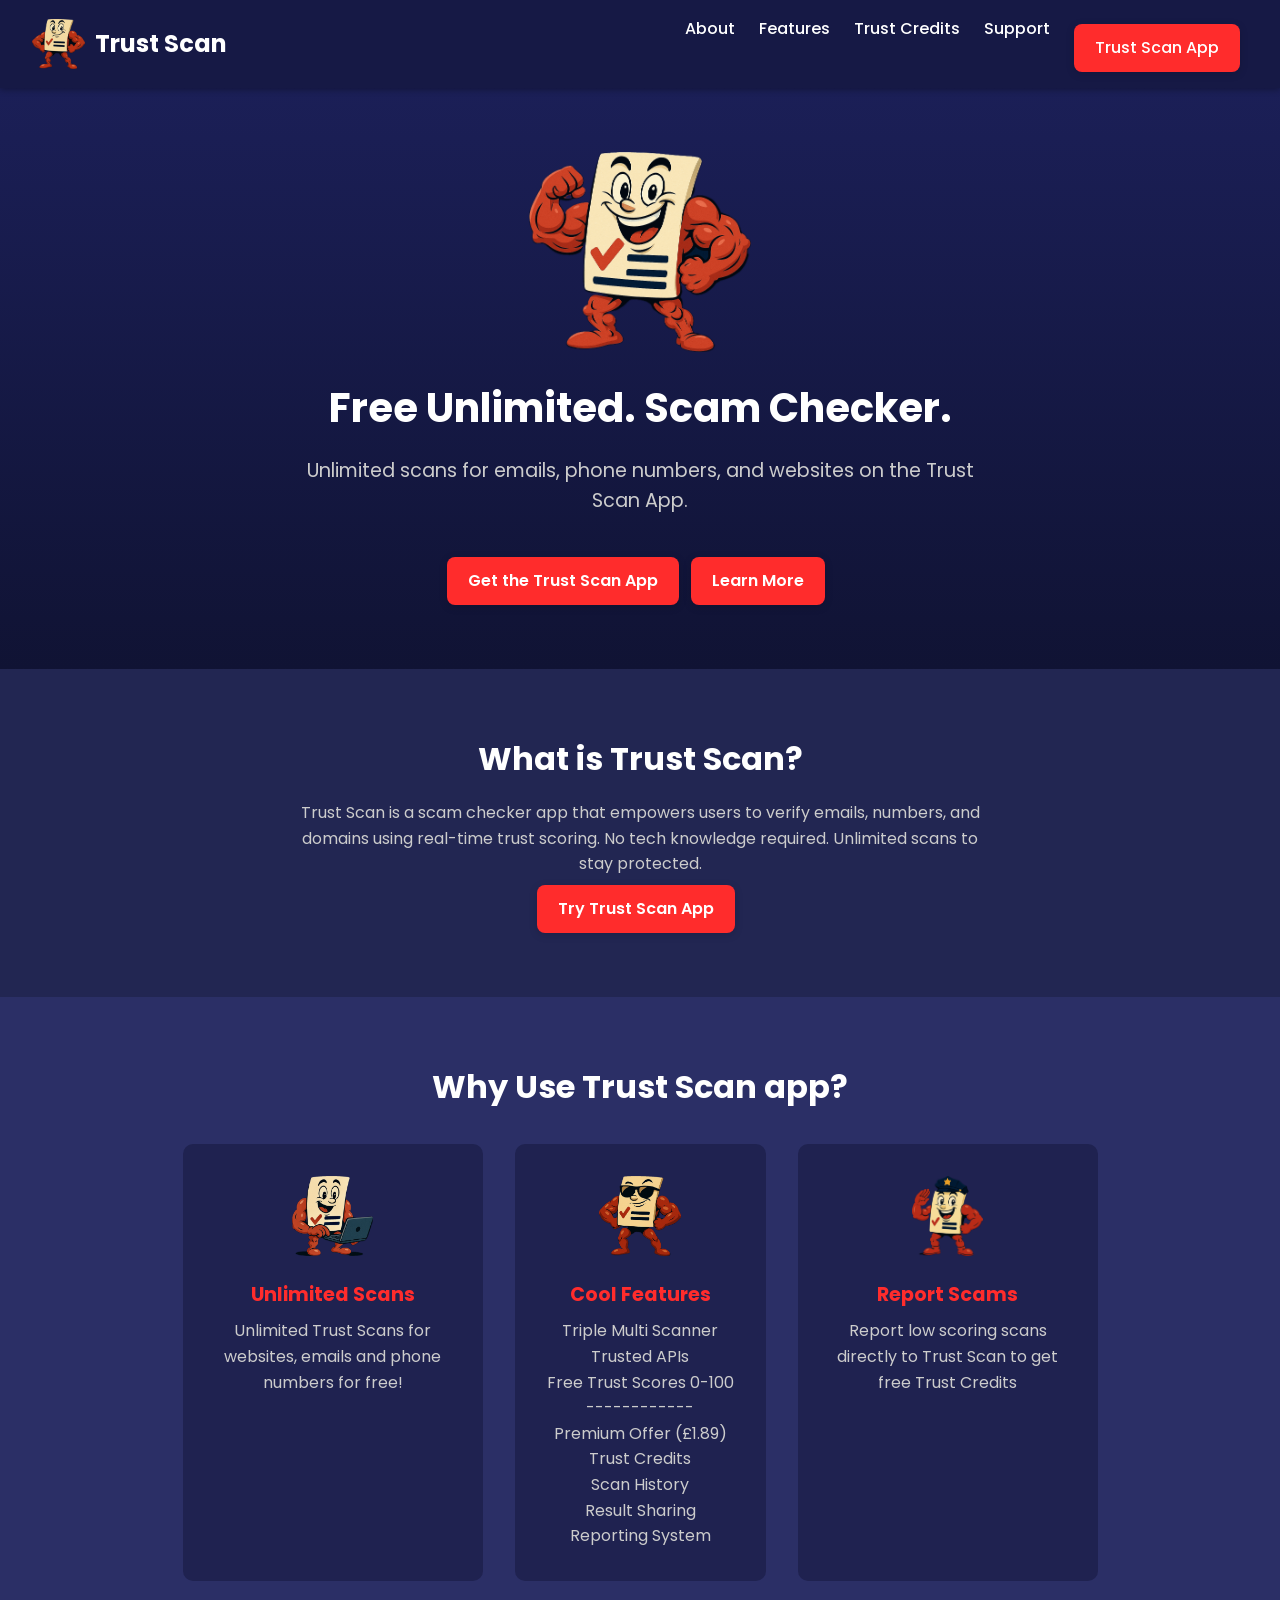
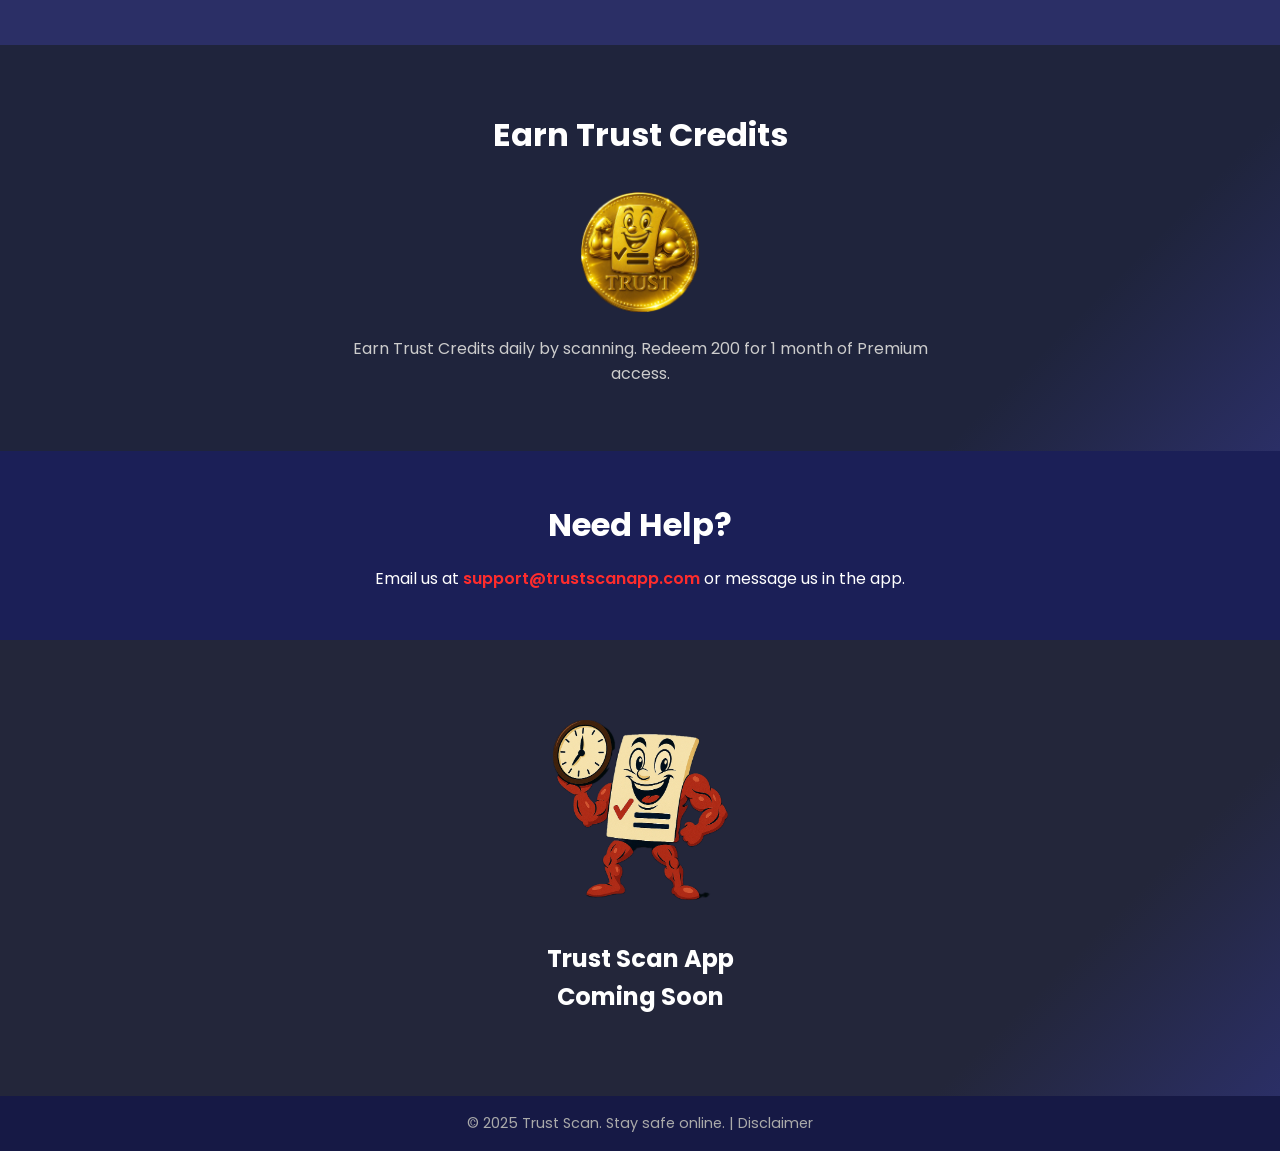
==== index.html @ c342f2c6 "Update index.html Cool features writing update!" ====
<!DOCTYPE html>
<html lang="en">
<head>
  <meta charset="UTF-8" />
  <meta name="viewport" content="width=device-width, initial-scale=1.0"/>
  <title>Trust Scan - Scam Checker</title>
  <link rel="stylesheet" href="styles.css" />
  <link href="https://fonts.googleapis.com/css2?family=Noto+Sans&family=Poppins:wght@400;600;700&display=swap" rel="stylesheet">
</head>
<body>
  <header class="navbar">
    <div class="logo">
      <img src="assets/standard guy.png" alt="Trust Scan Logo" />
      <h1>Trust Scan</h1>
    </div>
    <nav>
      <ul>
        <li><a href="#about">About</a></li>
        <li><a href="#features">Features</a></li>
        <li><a href="#coins">Trust Credits</a></li>
        <li><a href="#contact">Support</a></li>
        <li>
          <a href="#coming-soon" class="app-link cta">Trust Scan App</a>
        </li>
      </ul>
    </nav>
  </header>

  <section class="hero">
    <div class="hero-content">
      <img src="assets/mascot flexing.png" alt="Trust Scan Mascot" class="mascot" />
      <h2>Free Unlimited. Scam Checker.</h2>
      <p>Unlimited scans for emails, phone numbers, and websites on the Trust Scan App.</p>
      <a href="#coming-soon" class="cta app-link">Get the Trust Scan App</a>
      <a href="#about" class="cta app-link">Learn More</a>
    </div>
  </section>

  <section class="about" id="about">
    <h2>What is Trust Scan?</h2>
    <p>Trust Scan is a scam checker app that empowers users to verify emails, numbers, and domains using real-time trust scoring. No tech knowledge required. Unlimited scans to stay protected.</p>
    <a href="#coming-soon" class="cta app-link">Try Trust Scan App</a>
  </section>

  <section class="features" id="features">
    <h2>Why Use Trust Scan app?</h2>
    <div class="features-grid">
      <div class="feature-box">
        <img src="assets/computer_guy.png" alt="Feature 1" />
        <h3>Unlimited Scans</h3>
        <p>Unlimited Trust Scans for websites, emails and phone numbers for free!</p>
      </div>
      <div class="feature-box">
        <img src="assets/cool_guy.png" alt="Feature 2" />
        <h3>Cool Features</h3>
        <p>
          Triple Multi Scanner<br>
          Trusted APIs<br>
          Free Trust Scores 0-100<br>
          ------------<br>
          Premium Offer (£1.89)<br>
          Trust Credits<br>
          Scan History<br>
          Result Sharing<br>
          Reporting System
        </p>
      </div>
      <div class="feature-box">
        <img src="assets/police_man.png" alt="Feature 3" />
        <h3>Report Scams</h3>
        <p>Report low scoring scans directly to Trust Scan to get free Trust Credits</p>
      </div>
    </div>
  </section>

  <section class="trust-coins" id="coins">
    <h2>Earn Trust Credits</h2>
    <img src="assets/trustcoin.png" alt="Trust Coin" class="coin-image"/>
    <p>Earn Trust Credits daily by scanning. Redeem 200 for 1 month of Premium access.</p>
  </section>

  <section class="contact" id="contact">
    <h2>Need Help?</h2>
    <p>Email us at <a href="mailto:support@trustscanapp.com">support@trustscanapp.com</a> or message us in the app.</p>
  </section>

  <!-- Coming Soon Section -->
  <section class="coming-soon" id="coming-soon">
    <div class="coming-soon-content">
      <img src="assets/575FEBCC_optimized_finalNEW(1).png" alt="Trust Scan Coming Soon" class="mascot" />
      <h2>Trust Scan App<br><span class="coming-soon-tag">Coming Soon</span></h2>
    </div>
  </section>

  <footer>
    <p>&copy; 2025 Trust Scan. Stay safe online. | <a href="#disclaimer">Disclaimer</a></p>
  </footer>

  <script src="script.js"></script>
</body>
</html>
---- styles.css ----
/* === Global Styles === */
* {
  margin: 0;
  padding: 0;
  box-sizing: border-box;
  scroll-behavior: smooth;
}

html {
  scroll-padding-top: 80px; /* Adjust to match navbar height */
}

body {
  font-family: 'Poppins', 'Noto Sans', sans-serif;
  background: #1f243c;
  color: #fff; /* Optional: improves text contrast */
  line-height: 1.6;
}

img {
  max-width: 100%;
  height: auto;
}

/* === Navbar === */
.navbar {
  background-color: #161945;
  display: flex;
  justify-content: space-between;
  align-items: center;
  padding: 1rem 2rem;
  position: sticky;
  top: 0;
  z-index: 999;
  box-shadow: 0 2px 6px rgba(0,0,0,0.3);
}

.logo {
  display: flex;
  align-items: center;
  gap: 10px;
}

.logo img {
  height: 50px;
}

.logo h1 {
  font-size: 1.5rem;
  font-weight: 700;
  color: #fff;
}

.navbar ul {
  display: flex;
  list-style: none;
  gap: 1.5rem;
}

.navbar a {
  color: #fff;
  text-decoration: none;
  font-weight: 500;
  transition: color 0.3s ease;
}

.navbar a:hover {
  color: #FF2C2C;
}

/* === Hero Section === */
.hero {
  background: linear-gradient(to bottom, #1B1F57, #101334);
  padding: 4rem 2rem;
  text-align: center;
}

.hero-content {
  max-width: 700px;
  margin: 0 auto;
  animation: fadeIn 1.5s ease-in-out;
}

.hero .mascot {
  max-height: 200px;
  margin-bottom: 1rem;
}

.hero h2 {
  font-size: 2.5rem;
  margin-bottom: 1rem;
}

.hero p {
  font-size: 1.2rem;
  margin-bottom: 2rem;
  color: #ccc;
}

.cta {
  display: inline-block;
  background-color: #FF2C2C;
  color: white;
  padding: 0.8rem 1.5rem;
  border-radius: 8px;
  font-weight: 600;
  text-decoration: none;
  transition: background 0.3s ease;
}

.cta:hover {
  background-color: #e32222;
}

/* === About Section === */
.about {
  padding: 4rem 2rem;
  text-align: center;
  background-color: #222652;
}

.about h2 {
  font-size: 2rem;
  margin-bottom: 1rem;
}

.about p {
  max-width: 700px;
  margin: 0 auto;
  color: #ccc;
}

/* === Features Section === */
.features {
  padding: 4rem 2rem;
  background-color: #2b2f66;
  text-align: center;
}

.features h2 {
  font-size: 2rem;
  margin-bottom: 2rem;
}

.features-grid {
  display: flex;
  justify-content: center;
  gap: 2rem;
  flex-wrap: wrap;
}

.feature-box {
  background-color: #1f2250;
  border-radius: 10px;
  padding: 2rem;
  max-width: 300px;
  transition: transform 0.3s ease;
}

.feature-box:hover {
  transform: translateY(-5px);
}

.feature-box img {
  height: 80px;
  margin-bottom: 1rem;
}

.feature-box h3 {
  font-size: 1.2rem;
  margin-bottom: 0.5rem;
  color: #FF2C2C;
}

.feature-box p {
  color: #ccc;
}

/* === Trust Coins Section === */
.trust-coins {
  background: linear-gradient(135deg, #1f243c 80%, #2b2f66 100%);
  padding: 4rem 2rem;
  text-align: center;
}

.trust-coins h2 {
  font-size: 2rem;
  margin-bottom: 1rem;
}

.coin-image {
  max-height: 120px;
  margin: 1rem auto;
}

.trust-coins p {
  color: #ccc;
  max-width: 600px;
  margin: 0 auto;
}

/* === Contact Section === */
.contact {
  background-color: #1B1F57;
  padding: 3rem 2rem;
  text-align: center;
}

.contact h2 {
  font-size: 2rem;
  margin-bottom: 1rem;
}

.contact a {
  color: #FF2C2C;
  font-weight: 600;
  text-decoration: none;
}

.contact a:hover {
  text-decoration: underline;
}

/* === Footer === */
footer {
  background-color: #161945;
  text-align: center;
  padding: 1rem;
  font-size: 0.9rem;
  color: #aaa;
}

footer a {
  color: #aaa;
  text-decoration: none;
}

footer a:hover {
  color: #FF2C2C;
}

/* === Animations === */
@keyframes fadeIn {
  from { opacity: 0; transform: translateY(20px); }
  to { opacity: 1; transform: translateY(0); }
}

/* === Responsive === */
@media (max-width: 768px) {
  .features-grid {
    flex-direction: column;
    align-items: center;
  }

  .navbar ul {
    flex-direction: column;
    background: #101334;
    position: absolute;
    top: 70px;
    right: 0;
    width: 100%;
    display: none;
  }

  .navbar ul.open {
    display: flex;
  }
}

/* Appear animation */
.appear {
  opacity: 1 !important;
  transform: translateY(0px) !important;
  transition: all 0.8s ease;
}

.feature-box,
.hero-content,
.about,
.trust-coins,
.contact {
  opacity: 0;
  transform: translateY(20px);
}

/* App Link Button Style */
.app-link {
  margin: 0.5rem 0.5rem 0 0;
  font-size: 1rem;
  font-family: 'Poppins', 'Noto Sans', sans-serif;
  background-color: #FF2C2C;
  color: #fff;
  border-radius: 8px;
  padding: 0.7rem 1.3rem;
  font-weight: 600;
  text-decoration: none;
  box-shadow: 0 2px 8px rgba(0,0,0,0.15);
  transition: background 0.3s, transform 0.3s;
  display: inline-block;
  animation: fadeIn 1.2s;
}

.app-link:hover {
  background-color: #e32222;
  transform: translateY(-2px) scale(1.04);
}

/* Coming Soon Section */
.coming-soon {
  background: linear-gradient(135deg, #23263a 80%, #2b2f66 100%);
  padding: 5rem 2rem;
  text-align: center;
  min-height: 350px;
  display: flex;
  align-items: flex-end;
  justify-content: center;
}

.coming-soon-content {
  display: flex;
  flex-direction: column;
  align-items: center;
  justify-content: flex-end;
  gap: 1.5rem;
  width: 100%;
  opacity: 0;
  transform: translateY(20px);
  transition: opacity 0.8s ease, transform 0.8s ease;
}

.coming-soon-content.appear {
  opacity: 1;
  transform: translateY(0);
}

/* Fix mascot size for desktop */
.coming-soon .mascot {
  max-height: 180px;
  width: auto;
  margin-bottom: 1rem;
}

/* Fix button spacing in hero section for mobile */
@media (max-width: 600px) {
  .hero .cta.app-link {
    margin-bottom: 1rem;
    margin-right: 0;
    display: block;
  }
  .hero .cta {
    display: block;
    margin-bottom: 0.5rem;
  }
}

/* Fade in up animation for bottom section */
@keyframes fadeInUp {
  from { opacity: 0; transform: translateY(40px);}
  to { opacity: 1; transform: translateY(0);}
}
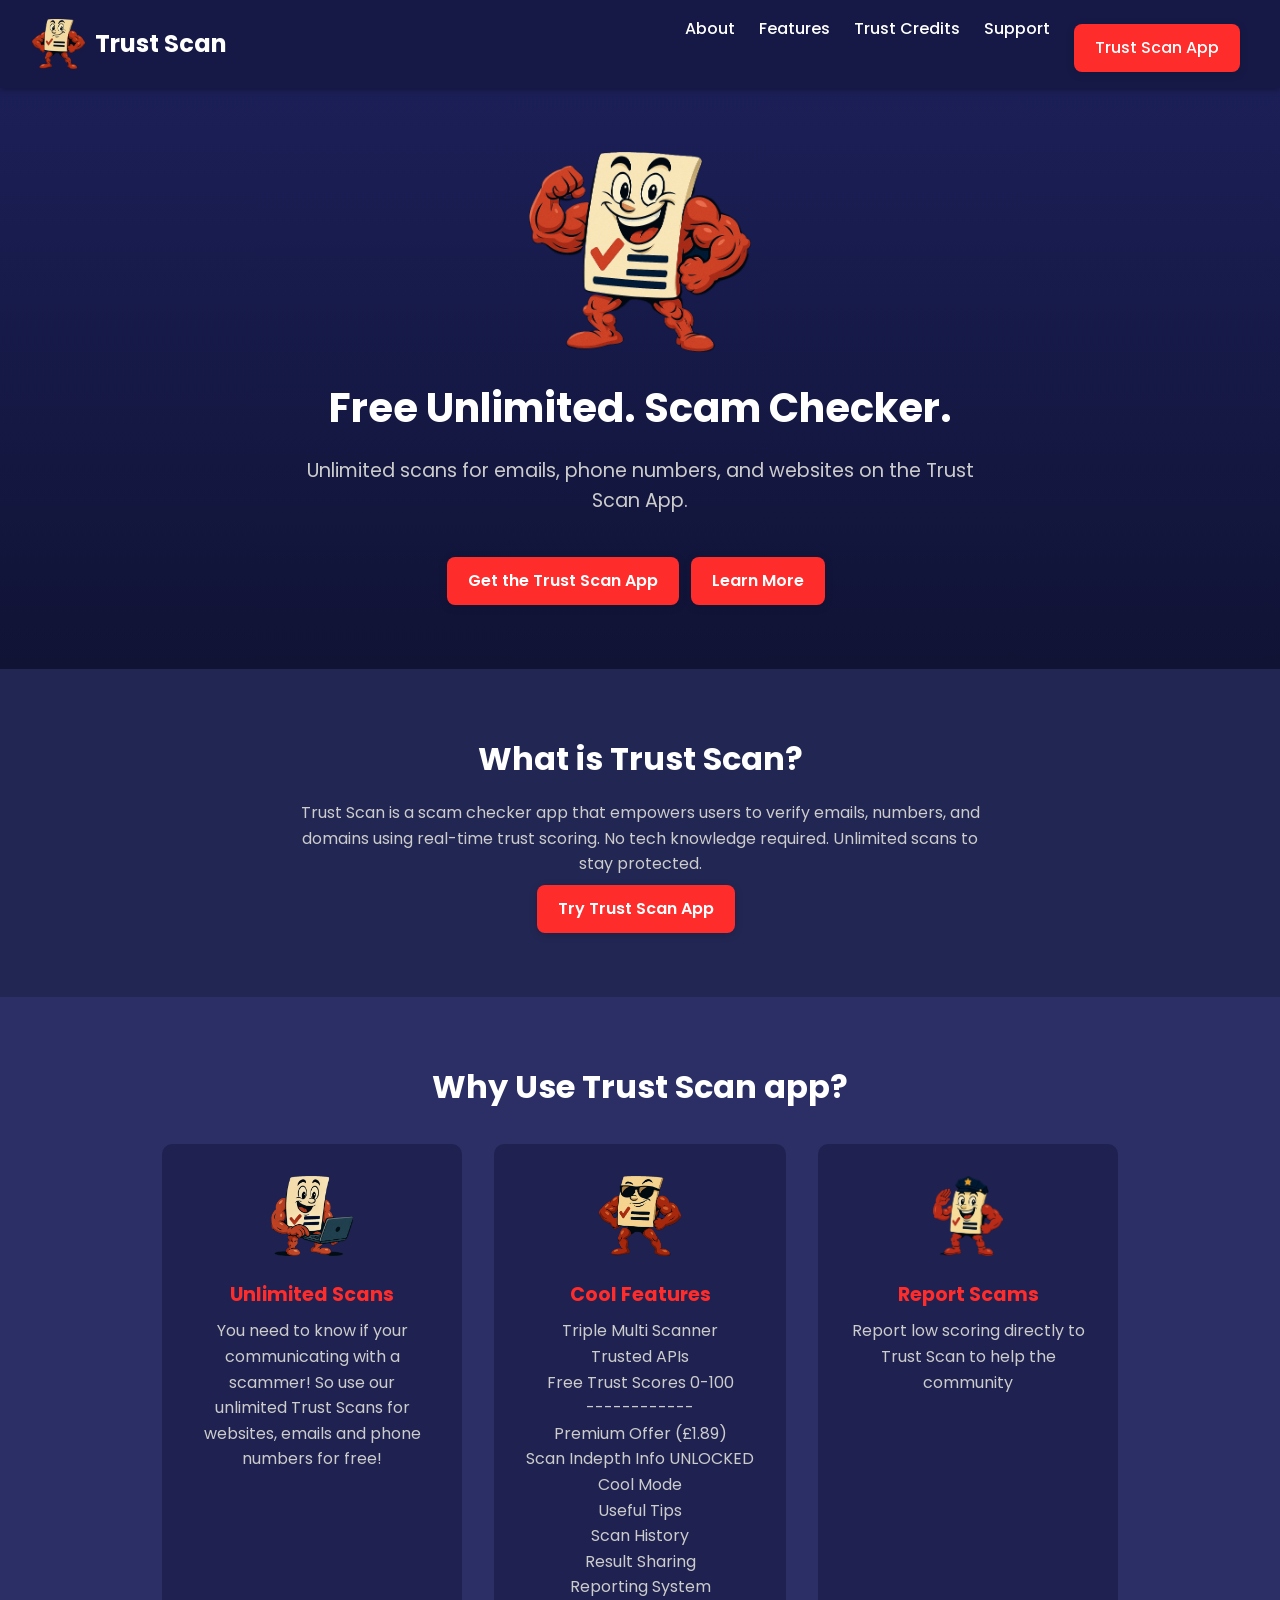
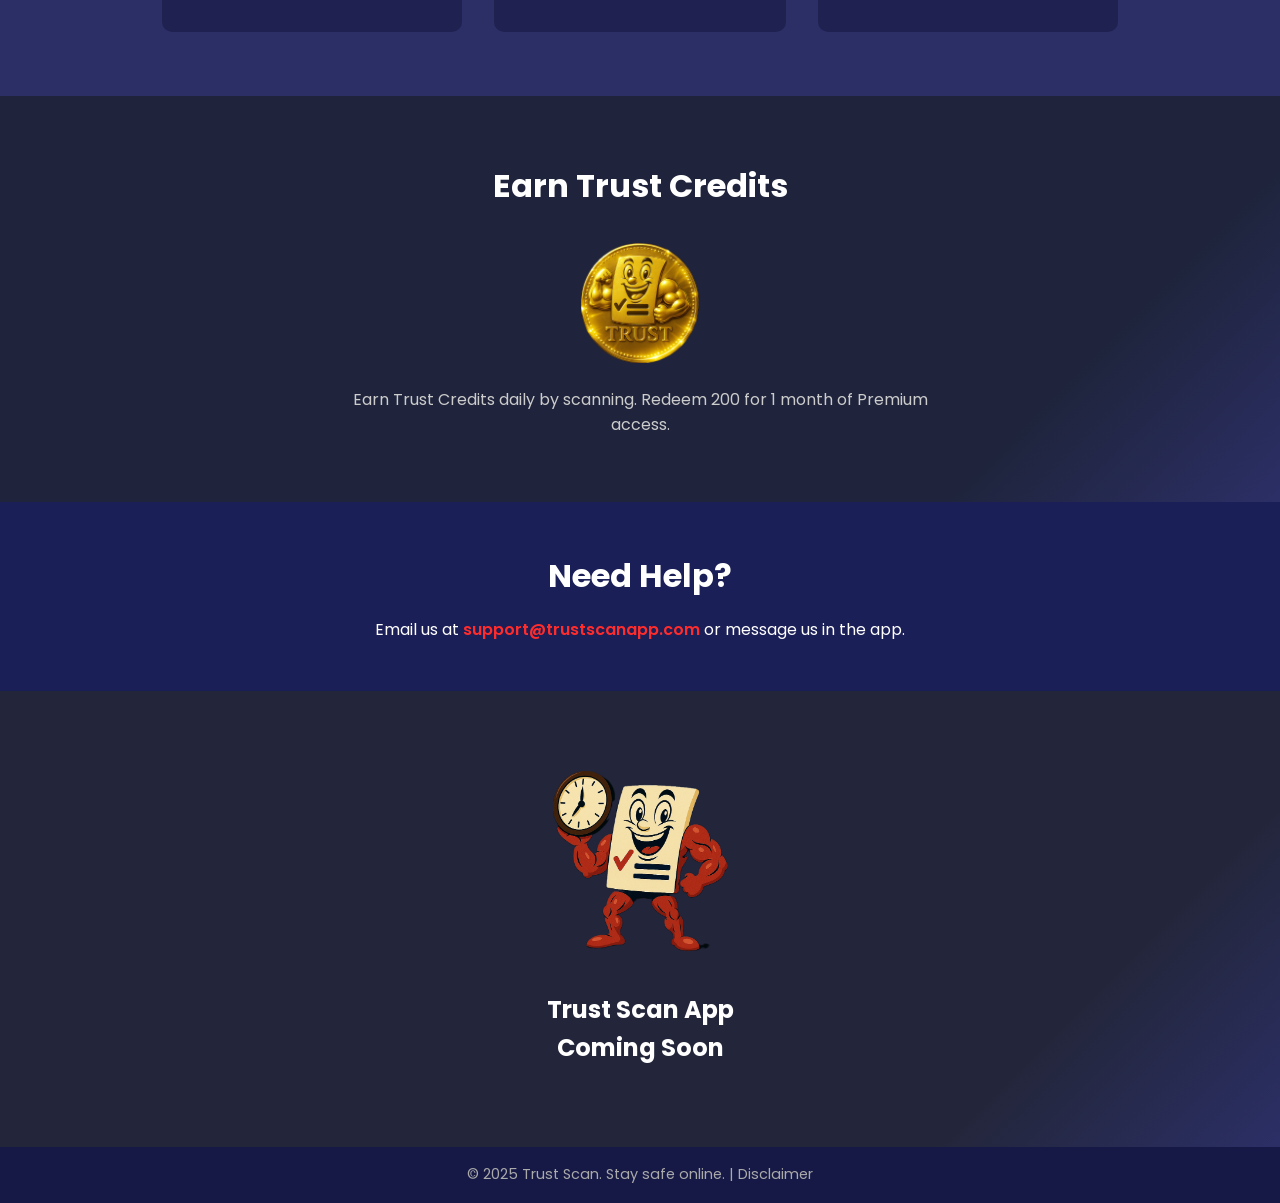
==== commit fd4623c8: "Update feature descriptions in index.html" ====
--- a/index.html
+++ b/index.html
@@ -48,7 +48,7 @@
       <div class="feature-box">
         <img src="assets/computer_guy.png" alt="Feature 1" />
         <h3>Unlimited Scans</h3>
-        <p>Unlimited Trust Scans for websites, emails and phone numbers for free!</p>
+        <p>You need to know if your communicating with a scammer! So use our unlimited Trust Scans for websites, emails and phone numbers for free!</p>
       </div>
       <div class="feature-box">
         <img src="assets/cool_guy.png" alt="Feature 2" />
@@ -59,7 +59,9 @@
           Free Trust Scores 0-100<br>
           ------------<br>
           Premium Offer (£1.89)<br>
-          Trust Credits<br>
+          Scan Indepth Info UNLOCKED<br>
+          Cool Mode<br>
+          Useful Tips<br>
           Scan History<br>
           Result Sharing<br>
           Reporting System
@@ -68,7 +70,7 @@
       <div class="feature-box">
         <img src="assets/police_man.png" alt="Feature 3" />
         <h3>Report Scams</h3>
-        <p>Report low scoring scans directly to Trust Scan to get free Trust Credits</p>
+        <p>Report low scoring directly to Trust Scan to help the community</p>
       </div>
     </div>
   </section>
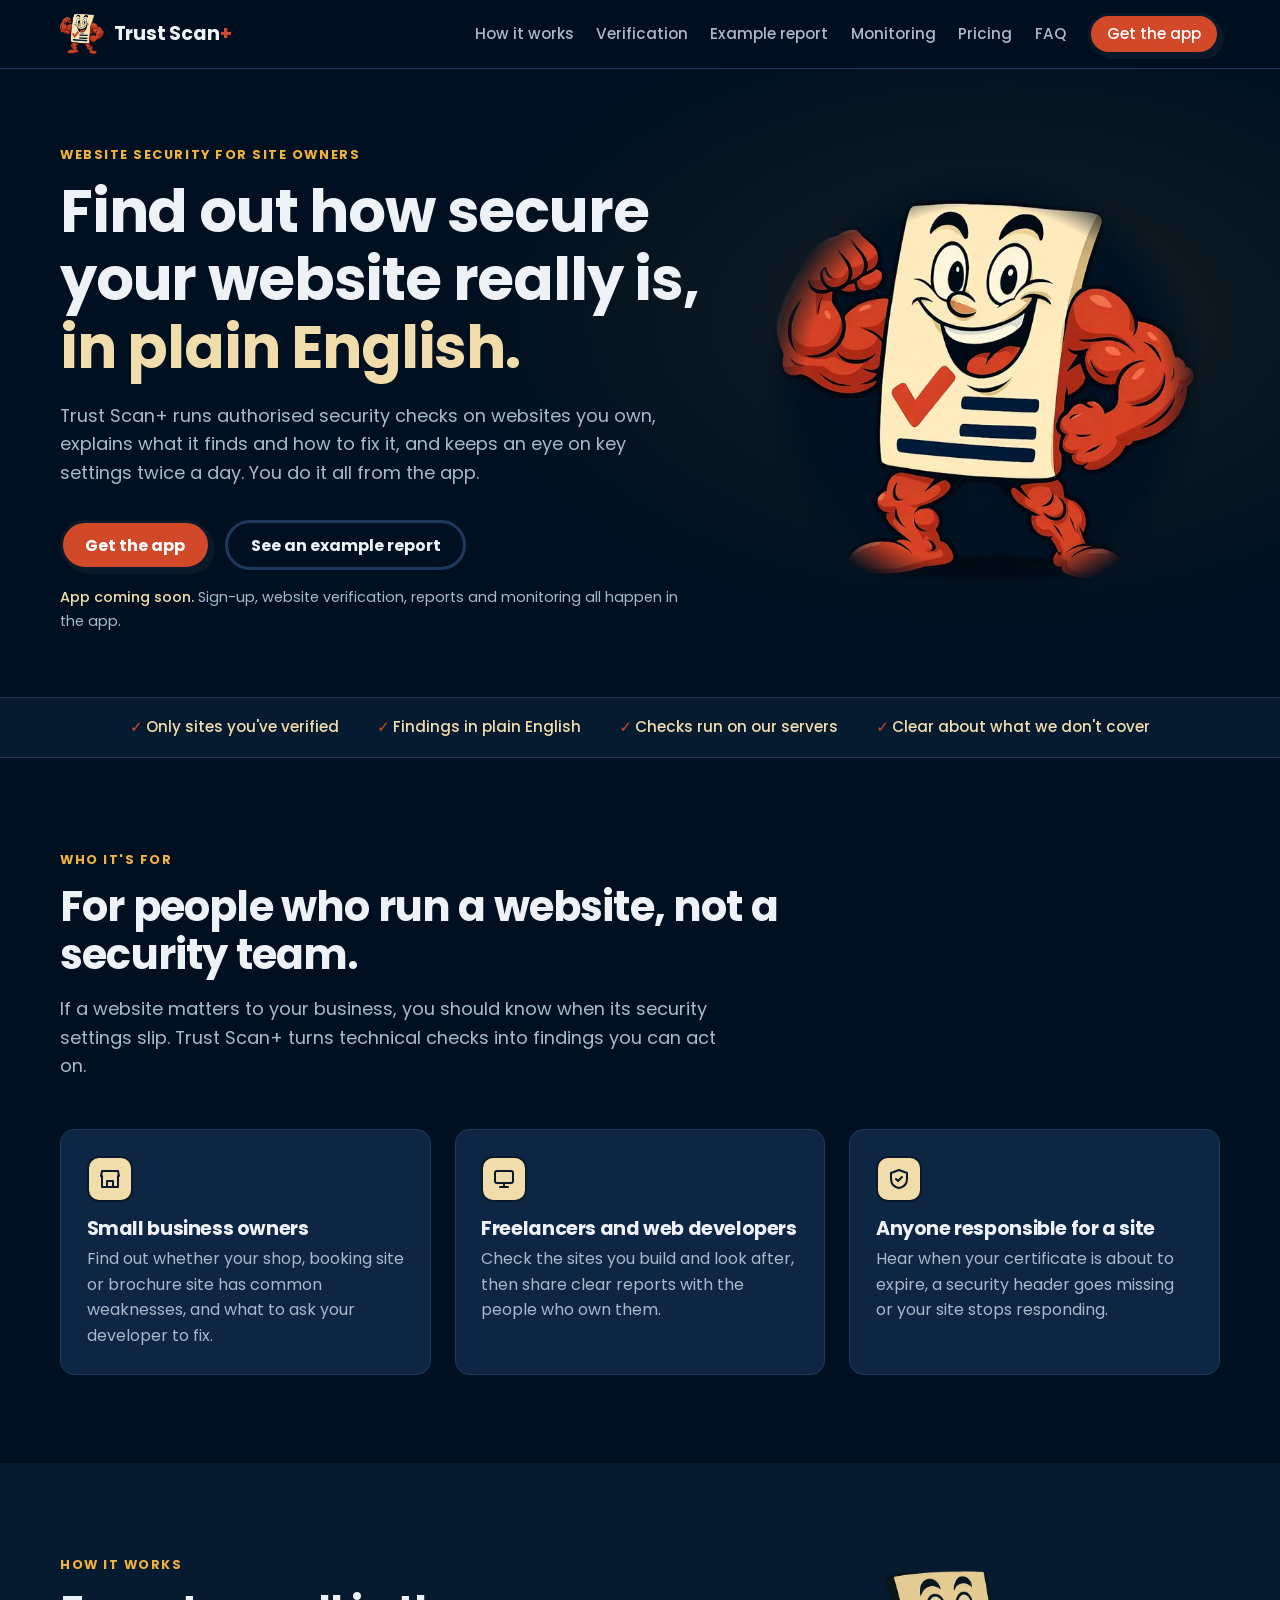
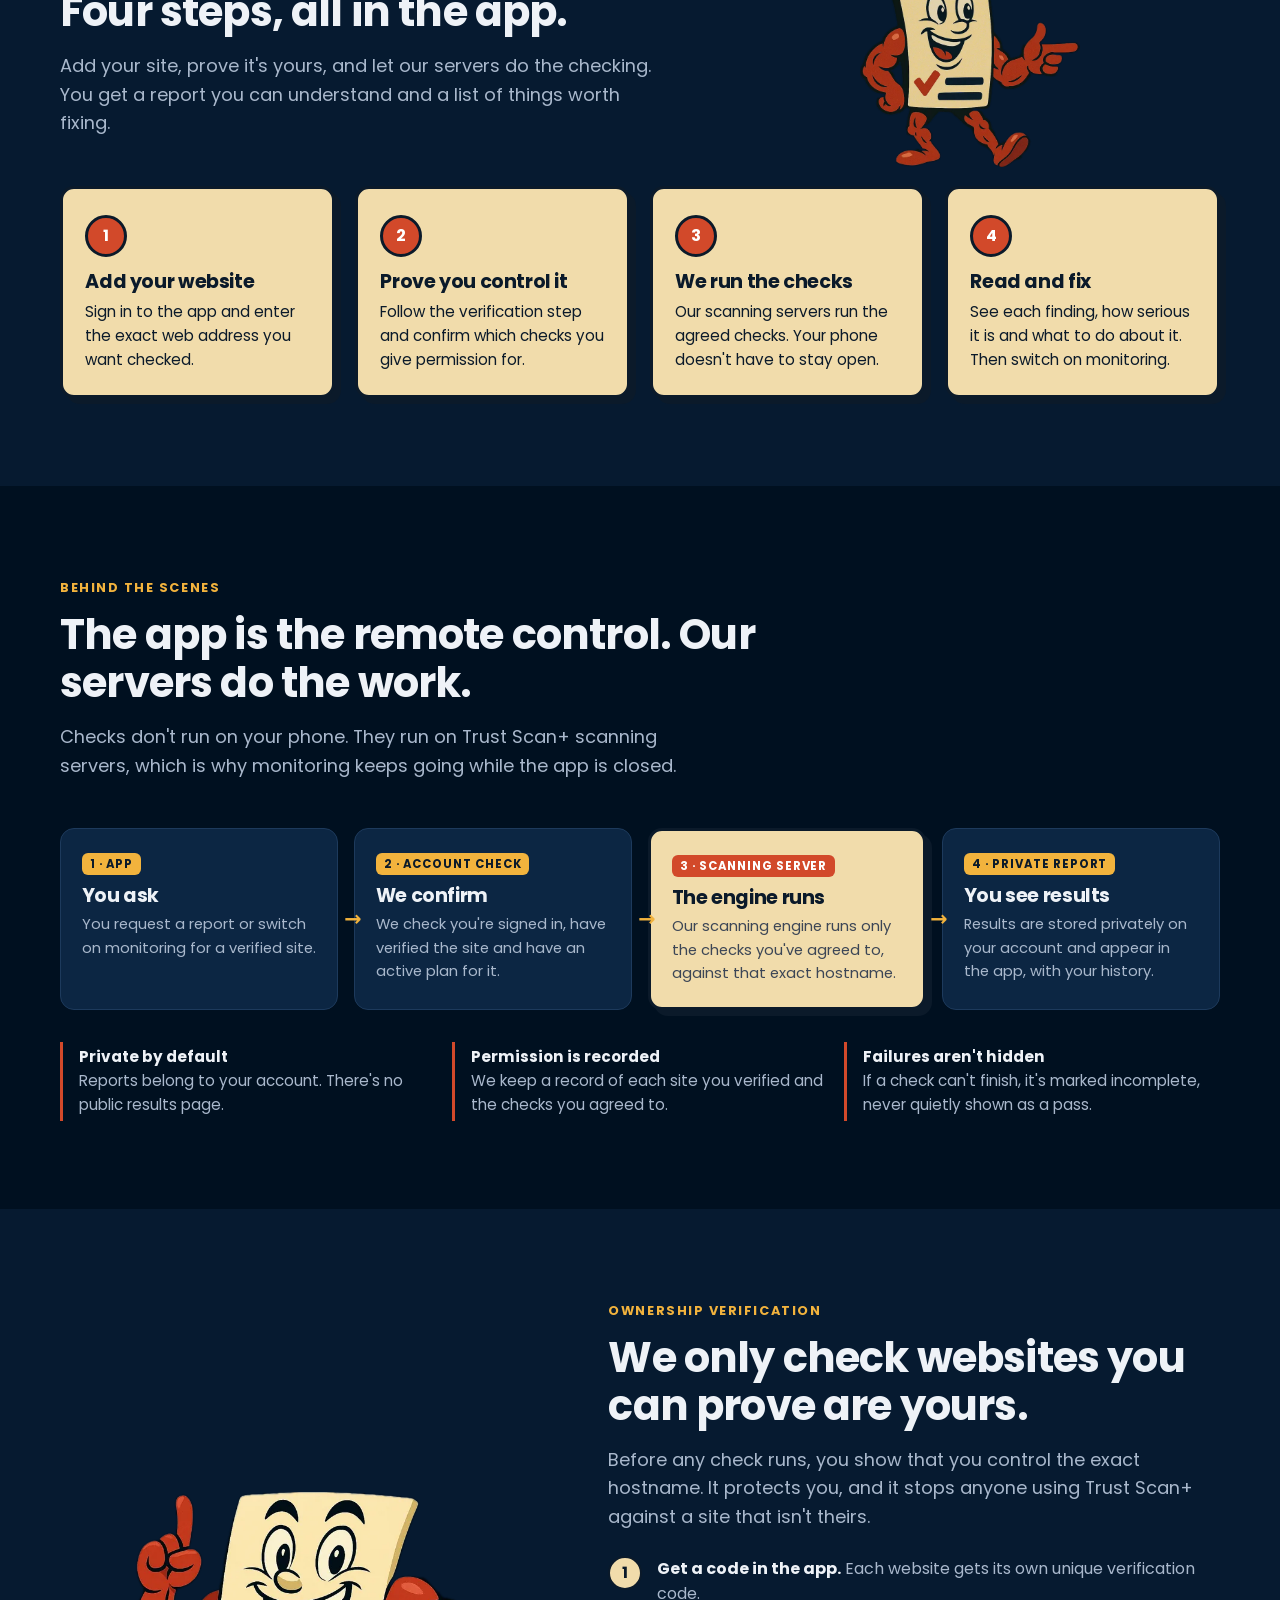
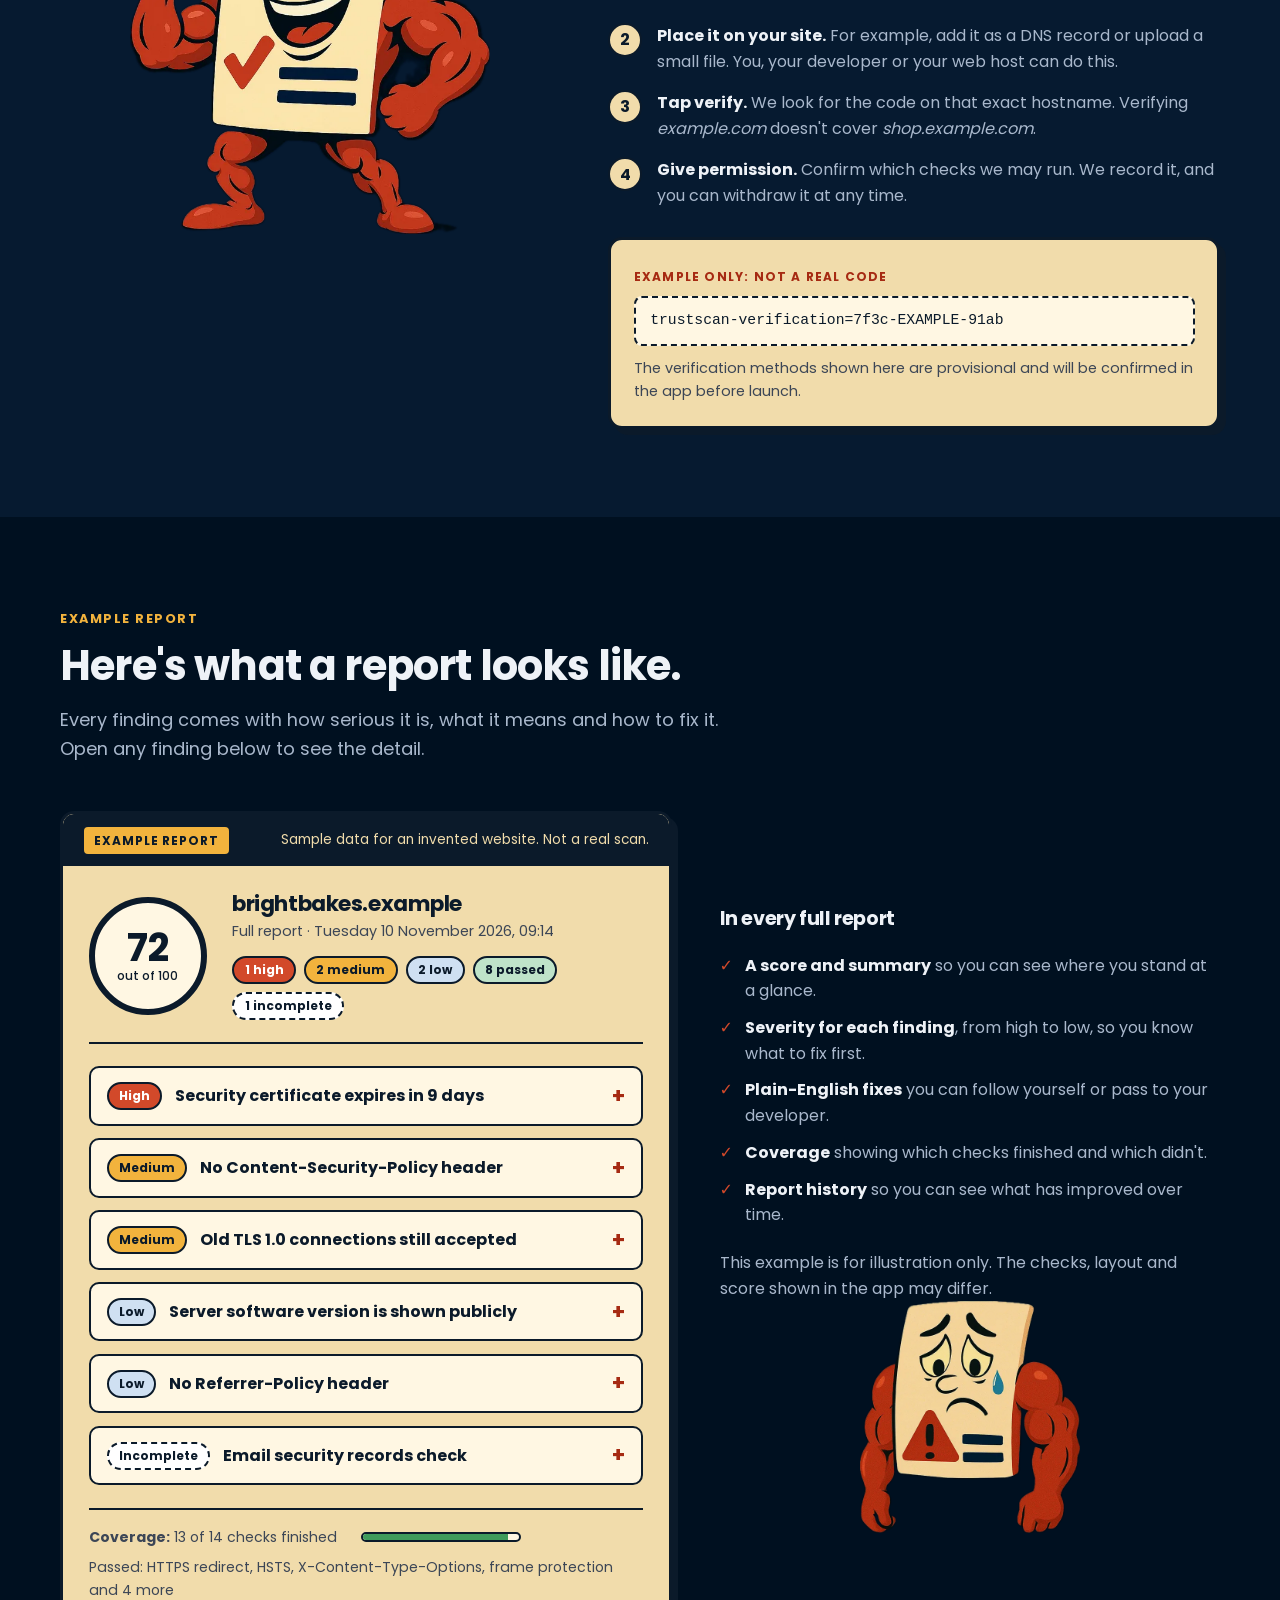
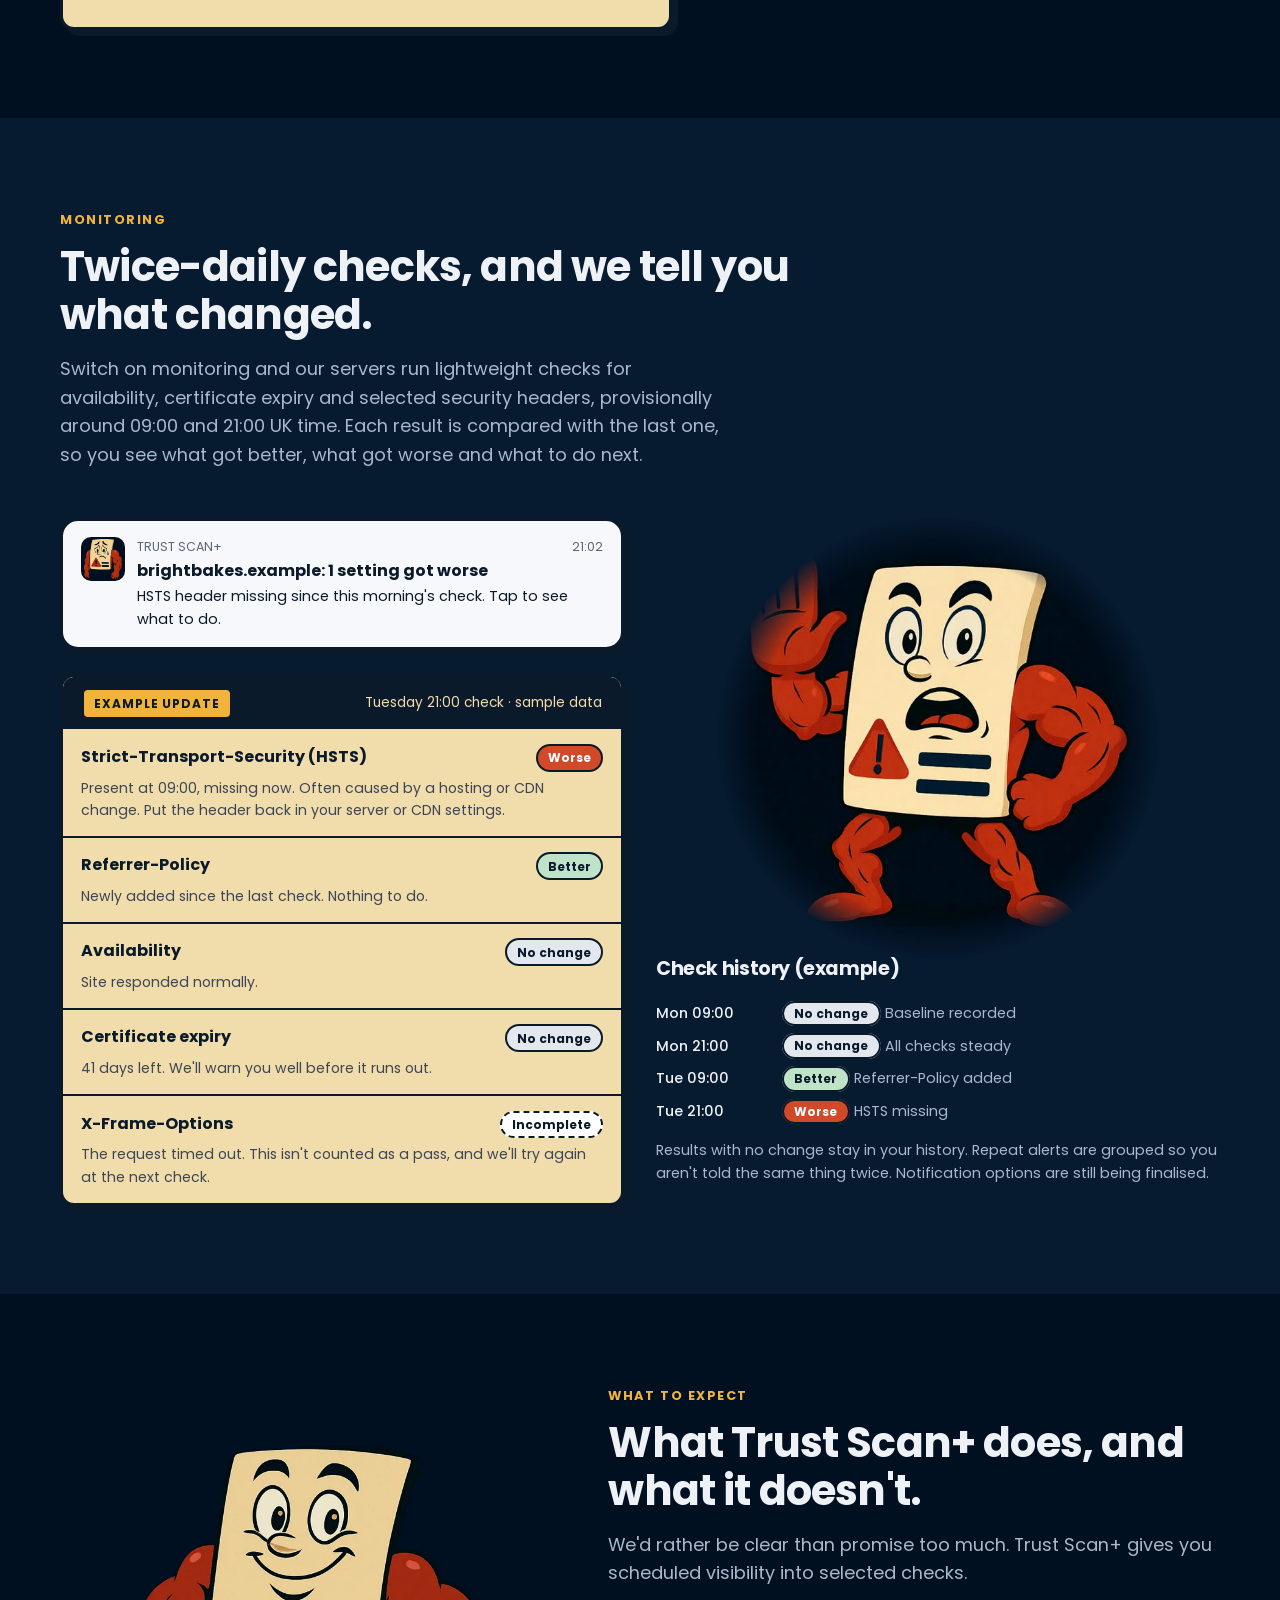
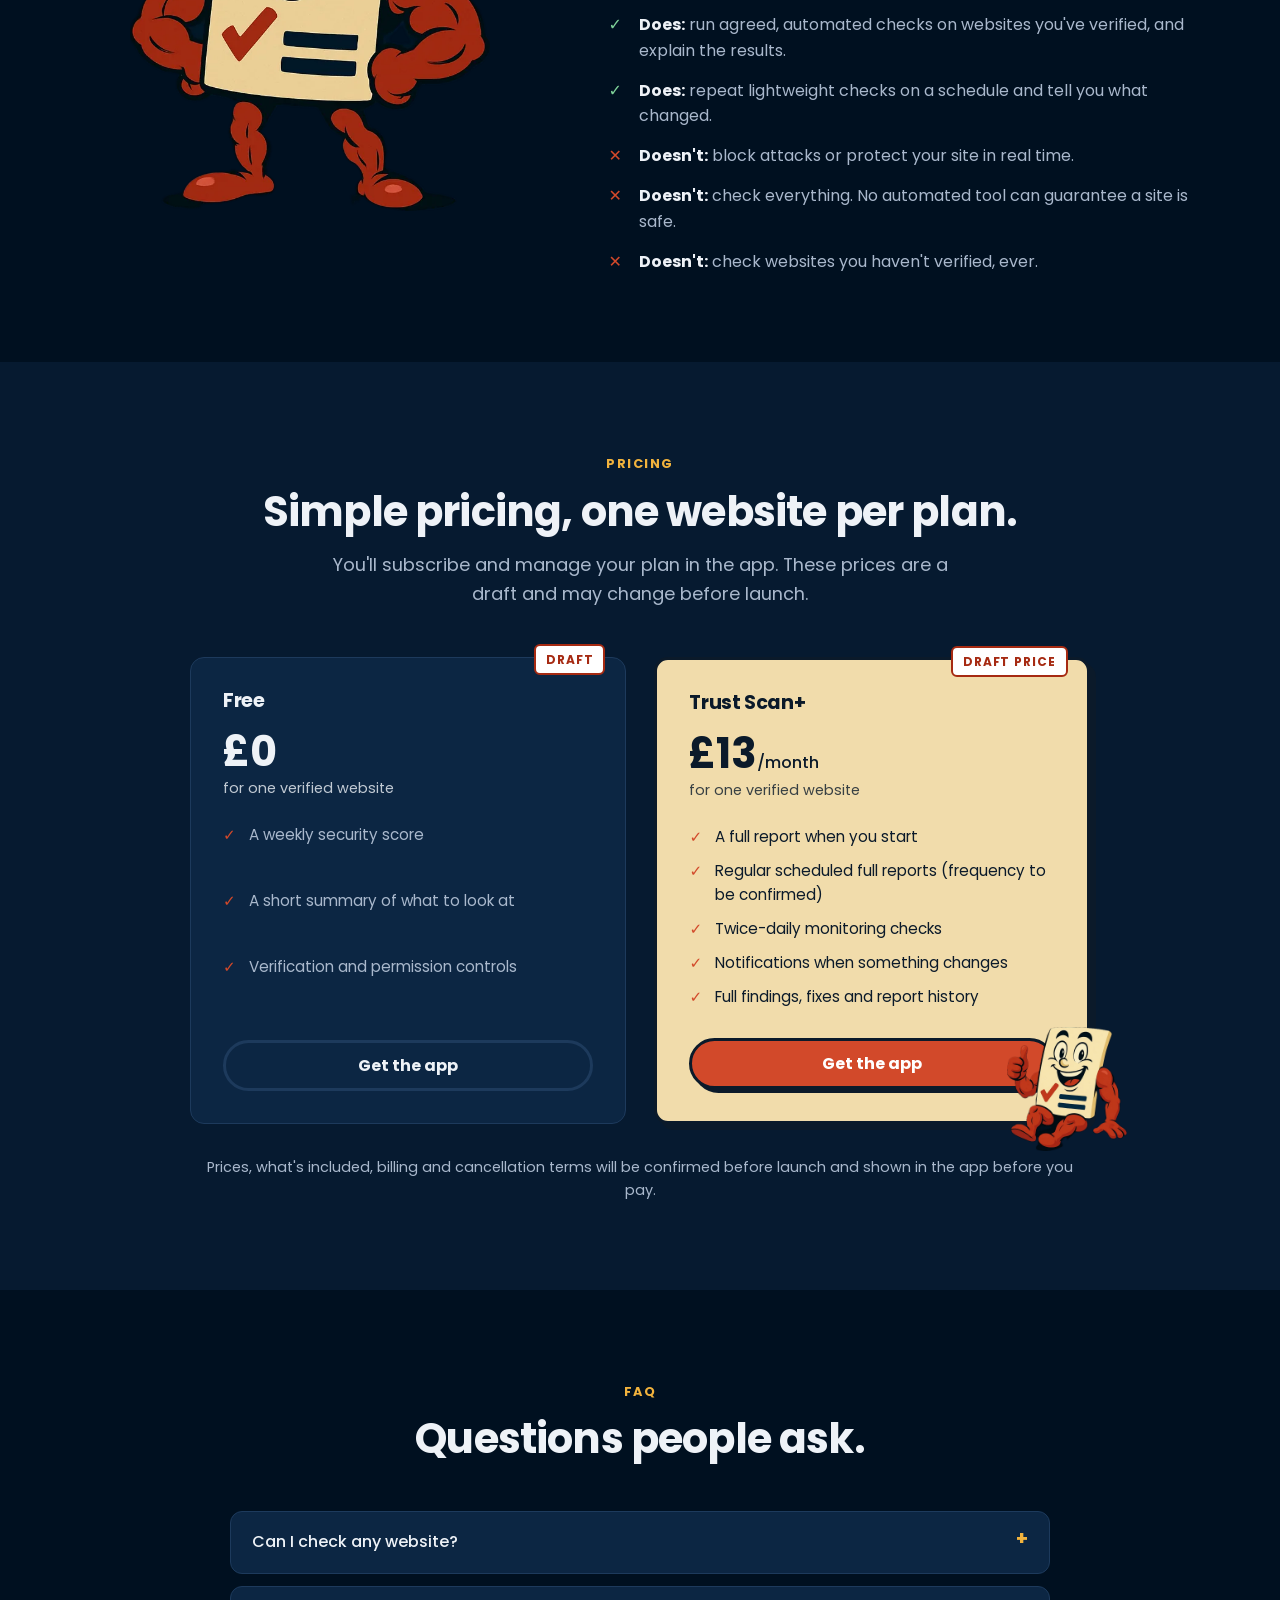
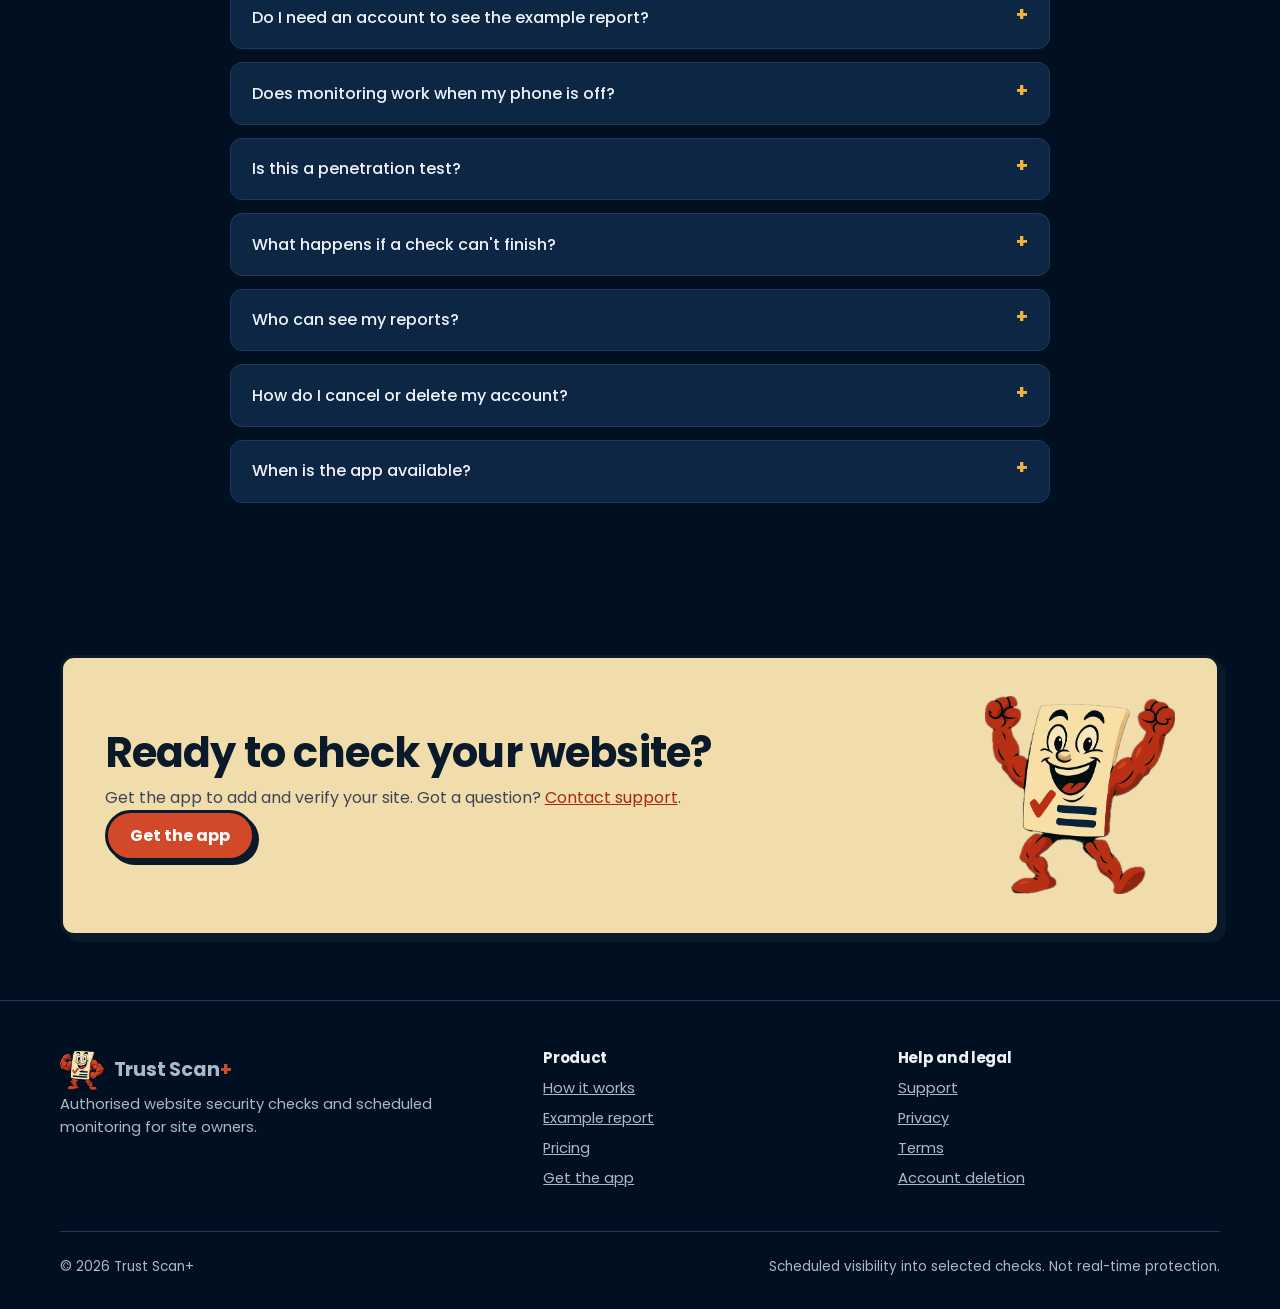
==== commit c1c6d12c: "Rebuild landing site for Trust Scan+ (website security assessment) - New single-page landing site: w" ====
--- a/index.html
+++ b/index.html
@@ -1,103 +1,537 @@
 <!DOCTYPE html>
-<html lang="en">
+<html lang="en-GB" class="no-js">
 <head>
-  <meta charset="UTF-8" />
-  <meta name="viewport" content="width=device-width, initial-scale=1.0"/>
-  <title>Trust Scan - Scam Checker</title>
-  <link rel="stylesheet" href="styles.css" />
-  <link href="https://fonts.googleapis.com/css2?family=Noto+Sans&family=Poppins:wght@400;600;700&display=swap" rel="stylesheet">
+  <meta charset="UTF-8">
+  <meta name="viewport" content="width=device-width, initial-scale=1">
+  <title>Trust Scan+ | Website security checks and monitoring for site owners</title>
+  <meta name="description" content="Trust Scan+ runs authorised security checks on websites you own, explains the results in plain English and keeps an eye on key settings twice a day. Coming soon to the app.">
+  <link rel="canonical" href="https://trustscanapp.com/">
+  <meta name="referrer" content="strict-origin-when-cross-origin">
+  <meta name="theme-color" content="#001020">
+  <meta property="og:type" content="website">
+  <meta property="og:title" content="Trust Scan+ | Website security checks for site owners">
+  <meta property="og:description" content="Authorised security checks and scheduled monitoring for websites you own. Coming soon to the app.">
+  <meta property="og:url" content="https://trustscanapp.com/">
+  <meta property="og:image" content="https://trustscanapp.com/assets/site/img/social-card.png">
+  <meta name="twitter:card" content="summary_large_image">
+  <link rel="icon" type="image/png" sizes="32x32" href="assets/site/img/favicon-32.png">
+  <link rel="apple-touch-icon" href="assets/site/img/apple-touch-icon.png">
+  <link rel="preload" href="assets/site/fonts/poppins-bold.woff" as="font" type="font/woff" crossorigin>
+  <link rel="stylesheet" href="styles.css">
+  <script src="script.js" defer></script>
 </head>
 <body>
-  <header class="navbar">
-    <div class="logo">
-      <img src="assets/standard guy.png" alt="Trust Scan Logo" />
-      <h1>Trust Scan</h1>
+  <a class="skip-link" href="#main">Skip to content</a>
+
+  <header class="site-header">
+    <div class="wrap header-inner">
+      <a class="brand" href="./" aria-label="Trust Scan+ home">
+        <img src="assets/site/img/mascot-bigflex.webp" alt="" width="44" height="44">
+        <span>Trust Scan<span class="plus">+</span></span>
+      </a>
+      <button class="nav-toggle" type="button" aria-expanded="false" aria-controls="site-nav">Menu</button>
+      <nav class="site-nav" id="site-nav" aria-label="Main">
+        <ul>
+          <li><a href="#how">How it works</a></li>
+          <li><a href="#verify">Verification</a></li>
+          <li><a href="#report">Example report</a></li>
+          <li><a href="#monitoring">Monitoring</a></li>
+          <li><a href="#pricing">Pricing</a></li>
+          <li><a href="#faq">FAQ</a></li>
+          <li><a class="btn btn-primary btn-small" href="coming-soon.html" data-app-link>Get the app</a></li>
+        </ul>
+      </nav>
     </div>
-    <nav>
-      <ul>
-        <li><a href="#about">About</a></li>
-        <li><a href="#features">Features</a></li>
-        <li><a href="#coins">Trust Credits</a></li>
-        <li><a href="#contact">Support</a></li>
-        <li>
-          <a href="#coming-soon" class="app-link cta">Trust Scan App</a>
-        </li>
+  </header>
+
+  <main id="main">
+
+    <!-- Hero -->
+    <section class="hero">
+      <div class="wrap split">
+        <div>
+          <span class="eyebrow">Website security for site owners</span>
+          <h1>Find out how secure your website really is, <span class="hl">in plain English.</span></h1>
+          <p class="lead">Trust Scan+ runs authorised security checks on websites you own, explains what it finds and how to fix it, and keeps an eye on key settings twice a day. You do it all from the app.</p>
+          <div class="cta-row">
+            <a class="btn btn-primary" href="coming-soon.html" data-app-link>Get the app</a>
+            <a class="btn btn-secondary" href="#report">See an example report</a>
+          </div>
+          <p class="cta-note"><strong>App coming soon.</strong> Sign-up, website verification, reports and monitoring all happen in the app.</p>
+        </div>
+        <div class="anim">
+          <video autoplay muted loop playsinline preload="metadata" poster="assets/site/video/hero-flex.jpg" aria-hidden="true">
+            <source src="assets/site/video/hero-flex.mp4" type="video/mp4">
+          </video>
+        </div>
+      </div>
+    </section>
+
+    <div class="trust-strip">
+      <ul class="wrap">
+        <li>Only sites you've verified</li>
+        <li>Findings in plain English</li>
+        <li>Checks run on our servers</li>
+        <li>Clear about what we don't cover</li>
       </ul>
-    </nav>
-  </header>
-
-  <section class="hero">
-    <div class="hero-content">
-      <img src="assets/mascot flexing.png" alt="Trust Scan Mascot" class="mascot" />
-      <h2>Free Unlimited. Scam Checker.</h2>
-      <p>Unlimited scans for emails, phone numbers, and websites on the Trust Scan App.</p>
-      <a href="#coming-soon" class="cta app-link">Get the Trust Scan App</a>
-      <a href="#about" class="cta app-link">Learn More</a>
     </div>
-  </section>
-
-  <section class="about" id="about">
-    <h2>What is Trust Scan?</h2>
-    <p>Trust Scan is a scam checker app that empowers users to verify emails, numbers, and domains using real-time trust scoring. No tech knowledge required. Unlimited scans to stay protected.</p>
-    <a href="#coming-soon" class="cta app-link">Try Trust Scan App</a>
-  </section>
-
-  <section class="features" id="features">
-    <h2>Why Use Trust Scan app?</h2>
-    <div class="features-grid">
-      <div class="feature-box">
-        <img src="assets/computer_guy.png" alt="Feature 1" />
-        <h3>Unlimited Scans</h3>
-        <p>You need to know if your communicating with a scammer! So use our unlimited Trust Scans for websites, emails and phone numbers for free!</p>
-      </div>
-      <div class="feature-box">
-        <img src="assets/cool_guy.png" alt="Feature 2" />
-        <h3>Cool Features</h3>
-        <p>
-          Triple Multi Scanner<br>
-          Trusted APIs<br>
-          Free Trust Scores 0-100<br>
-          ------------<br>
-          Premium Offer (£1.89)<br>
-          Scan Indepth Info UNLOCKED<br>
-          Cool Mode<br>
-          Useful Tips<br>
-          Scan History<br>
-          Result Sharing<br>
-          Reporting System
-        </p>
-      </div>
-      <div class="feature-box">
-        <img src="assets/police_man.png" alt="Feature 3" />
-        <h3>Report Scams</h3>
-        <p>Report low scoring directly to Trust Scan to help the community</p>
+
+    <!-- Who it's for -->
+    <section id="who">
+      <div class="wrap">
+        <div class="section-head">
+          <span class="eyebrow">Who it's for</span>
+          <h2>For people who run a website, not a security team.</h2>
+          <p class="lead">If a website matters to your business, you should know when its security settings slip. Trust Scan+ turns technical checks into findings you can act on.</p>
+        </div>
+        <div class="cards">
+          <article class="card">
+            <div class="icon" aria-hidden="true"><svg viewBox="0 0 24 24" fill="none" stroke="currentColor" stroke-width="2" stroke-linecap="round" stroke-linejoin="round"><path d="M3 9l1-5h16l1 5"/><path d="M4 9v11h16V9"/><path d="M9 20v-6h6v6"/></svg></div>
+            <h3>Small business owners</h3>
+            <p>Find out whether your shop, booking site or brochure site has common weaknesses, and what to ask your developer to fix.</p>
+          </article>
+          <article class="card">
+            <div class="icon" aria-hidden="true"><svg viewBox="0 0 24 24" fill="none" stroke="currentColor" stroke-width="2" stroke-linecap="round" stroke-linejoin="round"><rect x="3" y="4" width="18" height="12" rx="2"/><path d="M8 20h8M12 16v4"/></svg></div>
+            <h3>Freelancers and web developers</h3>
+            <p>Check the sites you build and look after, then share clear reports with the people who own them.</p>
+          </article>
+          <article class="card">
+            <div class="icon" aria-hidden="true"><svg viewBox="0 0 24 24" fill="none" stroke="currentColor" stroke-width="2" stroke-linecap="round" stroke-linejoin="round"><path d="M12 3l8 3v6c0 5-3.5 8-8 9-4.5-1-8-4-8-9V6z"/><path d="M9 12l2 2 4-4"/></svg></div>
+            <h3>Anyone responsible for a site</h3>
+            <p>Hear when your certificate is about to expire, a security header goes missing or your site stops responding.</p>
+          </article>
+        </div>
+      </div>
+    </section>
+
+    <!-- How it works -->
+    <section id="how" class="section-alt">
+      <div class="wrap">
+        <div class="split">
+          <div class="section-head">
+            <span class="eyebrow">How it works</span>
+            <h2>Four steps, all in the app.</h2>
+            <p class="lead">Add your site, prove it's yours, and let our servers do the checking. You get a report you can understand and a list of things worth fixing.</p>
+          </div>
+          <img class="mascot mascot-sm" src="assets/site/img/mascot-point.webp" alt="Trust Scan+ mascot pointing the way" width="640" height="570" loading="lazy">
+        </div>
+        <ol class="steps">
+          <li class="paper">
+            <h3>Add your website</h3>
+            <p>Sign in to the app and enter the exact web address you want checked.</p>
+          </li>
+          <li class="paper">
+            <h3>Prove you control it</h3>
+            <p>Follow the verification step and confirm which checks you give permission for.</p>
+          </li>
+          <li class="paper">
+            <h3>We run the checks</h3>
+            <p>Our scanning servers run the agreed checks. Your phone doesn't have to stay open.</p>
+          </li>
+          <li class="paper">
+            <h3>Read and fix</h3>
+            <p>See each finding, how serious it is and what to do about it. Then switch on monitoring.</p>
+          </li>
+        </ol>
+      </div>
+    </section>
+
+    <!-- Engine / server -->
+    <section id="engine">
+      <div class="wrap">
+        <div class="section-head">
+          <span class="eyebrow">Behind the scenes</span>
+          <h2>The app is the remote control. Our servers do the work.</h2>
+          <p class="lead">Checks don't run on your phone. They run on Trust Scan+ scanning servers, which is why monitoring keeps going while the app is closed.</p>
+        </div>
+        <ol class="flow" aria-label="How a check travels from the app to a report">
+          <li>
+            <span class="tag">1 · App</span>
+            <h3>You ask</h3>
+            <p>You request a report or switch on monitoring for a verified site.</p>
+          </li>
+          <li>
+            <span class="tag">2 · Account check</span>
+            <h3>We confirm</h3>
+            <p>We check you're signed in, have verified the site and have an active plan for it.</p>
+          </li>
+          <li class="server">
+            <span class="tag">3 · Scanning server</span>
+            <h3>The engine runs</h3>
+            <p>Our scanning engine runs only the checks you've agreed to, against that exact hostname.</p>
+          </li>
+          <li>
+            <span class="tag">4 · Private report</span>
+            <h3>You see results</h3>
+            <p>Results are stored privately on your account and appear in the app, with your history.</p>
+          </li>
+        </ol>
+        <ul class="facts">
+          <li><strong>Private by default</strong>Reports belong to your account. There's no public results page.</li>
+          <li><strong>Permission is recorded</strong>We keep a record of each site you verified and the checks you agreed to.</li>
+          <li><strong>Failures aren't hidden</strong>If a check can't finish, it's marked incomplete, never quietly shown as a pass.</li>
+        </ul>
+      </div>
+    </section>
+
+    <!-- Verification -->
+    <section id="verify" class="section-alt">
+      <div class="wrap split reverse">
+        <div>
+          <span class="eyebrow">Ownership verification</span>
+          <h2>We only check websites you can prove are yours.</h2>
+          <p class="lead">Before any check runs, you show that you control the exact hostname. It protects you, and it stops anyone using Trust Scan+ against a site that isn't theirs.</p>
+          <ol class="verify-list">
+            <li><span class="num">1</span><p><strong>Get a code in the app.</strong> Each website gets its own unique verification code.</p></li>
+            <li><span class="num">2</span><p><strong>Place it on your site.</strong> For example, add it as a DNS record or upload a small file. You, your developer or your web host can do this.</p></li>
+            <li><span class="num">3</span><p><strong>Tap verify.</strong> We look for the code on that exact hostname. Verifying <em>example.com</em> doesn't cover <em>shop.example.com</em>.</p></li>
+            <li><span class="num">4</span><p><strong>Give permission.</strong> Confirm which checks we may run. We record it, and you can withdraw it at any time.</p></li>
+          </ol>
+          <div class="paper code-card">
+            <span class="label">Example only: not a real code</span>
+            <code>trustscan-verification=7f3c-EXAMPLE-91ab</code>
+            <p>The verification methods shown here are provisional and will be confirmed in the app before launch.</p>
+          </div>
+        </div>
+        <img class="mascot" src="assets/site/img/mascot-tip.webp" alt="Trust Scan+ mascot holding up one finger" width="600" height="571" loading="lazy">
+      </div>
+    </section>
+
+    <!-- Example report -->
+    <section id="report">
+      <div class="wrap">
+        <div class="section-head">
+          <span class="eyebrow">Example report</span>
+          <h2>Here's what a report looks like.</h2>
+          <p class="lead">Every finding comes with how serious it is, what it means and how to fix it. Open any finding below to see the detail.</p>
+        </div>
+        <div class="split">
+          <article class="paper report" aria-label="Example security report with sample data">
+            <div class="sample-banner">
+              <span class="badge badge-sample">Example report</span>
+              <span>Sample data for an invented website. Not a real scan.</span>
+            </div>
+            <div class="report-body">
+              <div class="report-top">
+                <div class="score" role="img" aria-label="Example score 72 out of 100"><div><b>72</b><span>out of 100</span></div></div>
+                <div class="report-meta">
+                  <h3>brightbakes.example</h3>
+                  <p>Full report · Tuesday 10 November 2026, 09:14</p>
+                  <div class="tally">
+                    <span class="sev sev-high">1 high</span>
+                    <span class="sev sev-medium">2 medium</span>
+                    <span class="sev sev-low">2 low</span>
+                    <span class="sev sev-pass">8 passed</span>
+                    <span class="sev sev-incomplete">1 incomplete</span>
+                  </div>
+                </div>
+              </div>
+
+              <ul class="findings">
+                <li class="finding">
+                  <details>
+                    <summary><span class="sev sev-high">High</span><span>Security certificate expires in 9 days</span></summary>
+                    <div class="detail">
+                      <p><strong>What it means:</strong> Once the certificate expires, browsers will warn visitors that the site isn't secure, and most will leave.</p>
+                      <p><strong>How to fix:</strong> Renew the certificate with your host, or turn on automatic renewal. Then run a new report to confirm it's fixed.</p>
+                    </div>
+                  </details>
+                </li>
+                <li class="finding">
+                  <details>
+                    <summary><span class="sev sev-medium">Medium</span><span>No Content-Security-Policy header</span></summary>
+                    <div class="detail">
+                      <p><strong>What it means:</strong> Without this header, browsers have fewer defences if malicious script gets into a page.</p>
+                      <p><strong>How to fix:</strong> Ask your developer to add a Content-Security-Policy, starting in report-only mode so nothing breaks.</p>
+                    </div>
+                  </details>
+                </li>
+                <li class="finding">
+                  <details>
+                    <summary><span class="sev sev-medium">Medium</span><span>Old TLS 1.0 connections still accepted</span></summary>
+                    <div class="detail">
+                      <p><strong>What it means:</strong> TLS 1.0 is an outdated version of the encryption that protects connections to your site, with known weaknesses.</p>
+                      <p><strong>How to fix:</strong> Turn off TLS 1.0 and 1.1 in your hosting or CDN settings, keeping TLS 1.2 and 1.3.</p>
+                    </div>
+                  </details>
+                </li>
+                <li class="finding">
+                  <details>
+                    <summary><span class="sev sev-low">Low</span><span>Server software version is shown publicly</span></summary>
+                    <div class="detail">
+                      <p><strong>What it means:</strong> Showing the exact version makes it easier for attackers to look up known problems with that software.</p>
+                      <p><strong>How to fix:</strong> Hide the version number in your server's response headers.</p>
+                    </div>
+                  </details>
+                </li>
+                <li class="finding">
+                  <details>
+                    <summary><span class="sev sev-low">Low</span><span>No Referrer-Policy header</span></summary>
+                    <div class="detail">
+                      <p><strong>What it means:</strong> Full page addresses may be passed to other sites when visitors click links on yours.</p>
+                      <p><strong>How to fix:</strong> Set <em>Referrer-Policy: strict-origin-when-cross-origin</em>.</p>
+                    </div>
+                  </details>
+                </li>
+                <li class="finding">
+                  <details>
+                    <summary><span class="sev sev-incomplete">Incomplete</span><span>Email security records check</span></summary>
+                    <div class="detail">
+                      <p><strong>What it means:</strong> The DNS lookup timed out, so we don't know the result. Incomplete checks are never counted as a pass.</p>
+                      <p><strong>Next step:</strong> It will be tried again in the next report.</p>
+                    </div>
+                  </details>
+                </li>
+              </ul>
+
+              <div class="coverage">
+                <span><strong>Coverage:</strong> 13 of 14 checks finished</span>
+                <span class="bar" aria-hidden="true"><i></i></span>
+                <span>Passed: HTTPS redirect, HSTS, X-Content-Type-Options, frame protection and 4 more</span>
+              </div>
+            </div>
+          </article>
+
+          <div class="report-aside">
+            <h3>In every full report</h3>
+            <ul>
+              <li><strong>A score and summary</strong> so you can see where you stand at a glance.</li>
+              <li><strong>Severity for each finding</strong>, from high to low, so you know what to fix first.</li>
+              <li><strong>Plain-English fixes</strong> you can follow yourself or pass to your developer.</li>
+              <li><strong>Coverage</strong> showing which checks finished and which didn't.</li>
+              <li><strong>Report history</strong> so you can see what has improved over time.</li>
+            </ul>
+            <p>This example is for illustration only. The checks, layout and score shown in the app may differ.</p>
+            <img class="mascot mascot-sm" src="assets/site/img/mascot-alert.webp" alt="Worried Trust Scan+ mascot with a warning sign" width="570" height="600" loading="lazy">
+          </div>
+        </div>
+      </div>
+    </section>
+
+    <!-- Monitoring -->
+    <section id="monitoring" class="section-alt">
+      <div class="wrap">
+        <div class="section-head">
+          <span class="eyebrow">Monitoring</span>
+          <h2>Twice-daily checks, and we tell you what changed.</h2>
+          <p class="lead">Switch on monitoring and our servers run lightweight checks for availability, certificate expiry and selected security headers, provisionally around 09:00 and 21:00 UK time. Each result is compared with the last one, so you see what got better, what got worse and what to do next.</p>
+        </div>
+        <div class="monitor-grid">
+          <div>
+            <div class="notice" aria-label="Example phone notification">
+              <img src="assets/site/img/mascot-alert.webp" alt="" width="44" height="44" loading="lazy">
+              <div>
+                <div class="app"><span>TRUST SCAN+</span><span>21:02</span></div>
+                <b>brightbakes.example: 1 setting got worse</b>
+                <p>HSTS header missing since this morning's check. Tap to see what to do.</p>
+              </div>
+            </div>
+
+            <article class="paper report" aria-label="Example monitoring update with sample data">
+              <div class="sample-banner">
+                <span class="badge badge-sample">Example update</span>
+                <span>Tuesday 21:00 check · sample data</span>
+              </div>
+              <ul class="changes">
+                <li>
+                  <span class="what">Strict-Transport-Security (HSTS)</span><span class="chg chg-worse">Worse</span>
+                  <span class="why">Present at 09:00, missing now. Often caused by a hosting or CDN change. Put the header back in your server or CDN settings.</span>
+                </li>
+                <li>
+                  <span class="what">Referrer-Policy</span><span class="chg chg-better">Better</span>
+                  <span class="why">Newly added since the last check. Nothing to do.</span>
+                </li>
+                <li>
+                  <span class="what">Availability</span><span class="chg chg-same">No change</span>
+                  <span class="why">Site responded normally.</span>
+                </li>
+                <li>
+                  <span class="what">Certificate expiry</span><span class="chg chg-same">No change</span>
+                  <span class="why">41 days left. We'll warn you well before it runs out.</span>
+                </li>
+                <li>
+                  <span class="what">X-Frame-Options</span><span class="chg chg-incomplete">Incomplete</span>
+                  <span class="why">The request timed out. This isn't counted as a pass, and we'll try again at the next check.</span>
+                </li>
+              </ul>
+            </article>
+          </div>
+
+          <div>
+            <div class="anim">
+              <video autoplay muted loop playsinline preload="metadata" poster="assets/site/video/alert.jpg" aria-hidden="true">
+                <source src="assets/site/video/alert.mp4" type="video/mp4">
+              </video>
+            </div>
+            <h3>Check history (example)</h3>
+            <ul class="timeline">
+              <li><time>Mon 09:00</time><span><span class="chg chg-same">No change</span> Baseline recorded</span></li>
+              <li><time>Mon 21:00</time><span><span class="chg chg-same">No change</span> All checks steady</span></li>
+              <li><time>Tue 09:00</time><span><span class="chg chg-better">Better</span> Referrer-Policy added</span></li>
+              <li><time>Tue 21:00</time><span><span class="chg chg-worse">Worse</span> HSTS missing</span></li>
+            </ul>
+            <p class="cta-note">Results with no change stay in your history. Repeat alerts are grouped so you aren't told the same thing twice. Notification options are still being finalised.</p>
+          </div>
+        </div>
+      </div>
+    </section>
+
+    <!-- Honesty -->
+    <section id="limits">
+      <div class="wrap split reverse">
+        <div>
+          <span class="eyebrow">What to expect</span>
+          <h2>What Trust Scan+ does, and what it doesn't.</h2>
+          <p class="lead">We'd rather be clear than promise too much. Trust Scan+ gives you scheduled visibility into selected checks.</p>
+          <ul class="limits">
+            <li class="yes"><strong>Does:</strong> run agreed, automated checks on websites you've verified, and explain the results.</li>
+            <li class="yes"><strong>Does:</strong> repeat lightweight checks on a schedule and tell you what changed.</li>
+            <li><strong>Doesn't:</strong> block attacks or protect your site in real time.</li>
+            <li><strong>Doesn't:</strong> check everything. No automated tool can guarantee a site is safe.</li>
+            <li><strong>Doesn't:</strong> check websites you haven't verified, ever.</li>
+          </ul>
+        </div>
+        <img class="mascot" src="assets/site/img/mascot-hips.webp" alt="Confident Trust Scan+ mascot with hands on hips" width="591" height="600" loading="lazy">
+      </div>
+    </section>
+
+    <!-- Pricing -->
+    <section id="pricing" class="section-alt">
+      <div class="wrap">
+        <div class="section-head center">
+          <span class="eyebrow">Pricing</span>
+          <h2>Simple pricing, one website per plan.</h2>
+          <p class="lead">You'll subscribe and manage your plan in the app. These prices are a draft and may change before launch.</p>
+        </div>
+        <div class="pricing">
+          <article class="plan dark">
+            <span class="badge badge-draft">Draft</span>
+            <h3>Free</h3>
+            <p class="price">£0</p>
+            <p class="per">for one verified website</p>
+            <ul>
+              <li>A weekly security score</li>
+              <li>A short summary of what to look at</li>
+              <li>Verification and permission controls</li>
+            </ul>
+            <a class="btn btn-secondary" href="coming-soon.html" data-app-link>Get the app</a>
+          </article>
+          <article class="plan paper">
+            <span class="badge badge-draft">Draft price</span>
+            <h3>Trust Scan+</h3>
+            <p class="price">£13<small>/month</small></p>
+            <p class="per">for one verified website</p>
+            <ul>
+              <li>A full report when you start</li>
+              <li>Regular scheduled full reports (frequency to be confirmed)</li>
+              <li>Twice-daily monitoring checks</li>
+              <li>Notifications when something changes</li>
+              <li>Full findings, fixes and report history</li>
+            </ul>
+            <a class="btn btn-primary" href="coming-soon.html" data-app-link>Get the app</a>
+            <img class="plan-mascot" src="assets/site/img/mascot-thumbs.webp" alt="" width="580" height="600" loading="lazy">
+          </article>
+        </div>
+        <p class="pricing-note">Prices, what's included, billing and cancellation terms will be confirmed before launch and shown in the app before you pay.</p>
+      </div>
+    </section>
+
+    <!-- FAQ -->
+    <section id="faq">
+      <div class="wrap">
+        <div class="section-head center">
+          <span class="eyebrow">FAQ</span>
+          <h2>Questions people ask.</h2>
+        </div>
+        <div class="faq">
+          <details>
+            <summary>Can I check any website?</summary>
+            <p>No. You can only check websites you have verified that you control, and only with the checks you've given permission for. Each hostname is verified separately.</p>
+          </details>
+          <details>
+            <summary>Do I need an account to see the example report?</summary>
+            <p>No. The examples on this page use invented data and need no account. To check your own site, you'll sign up in the app.</p>
+          </details>
+          <details>
+            <summary>Does monitoring work when my phone is off?</summary>
+            <p>Yes. Checks run on Trust Scan+ servers, not on your phone. The app shows results and sends notifications based on your settings.</p>
+          </details>
+          <details>
+            <summary>Is this a penetration test?</summary>
+            <p>No. Trust Scan+ runs automated checks you agree to beforehand. It isn't a replacement for a professional penetration test or a full security audit.</p>
+          </details>
+          <details>
+            <summary>What happens if a check can't finish?</summary>
+            <p>It's marked as incomplete, never shown as a pass. We try again at the next scheduled check.</p>
+          </details>
+          <details>
+            <summary>Who can see my reports?</summary>
+            <p>Your reports are stored privately on your account. We're planning a way to share or export a report safely, for example with your developer.</p>
+          </details>
+          <details>
+            <summary>How do I cancel or delete my account?</summary>
+            <p>You'll manage your subscription in the app. Cancellation details will be published before launch. See <a href="account-deletion.html">account deletion</a> for how to delete your account and data.</p>
+          </details>
+          <details>
+            <summary>When is the app available?</summary>
+            <p>Soon. Store links will appear on this site as soon as the app is live. Until then, the app buttons take you to a coming-soon page.</p>
+          </details>
+        </div>
+      </div>
+    </section>
+
+    <!-- Final CTA -->
+    <section class="final-cta" id="support">
+      <div class="wrap">
+        <div class="paper">
+          <div>
+            <h2>Ready to check your website?</h2>
+            <p>Get the app to add and verify your site. Got a question? <a href="support.html">Contact support</a>.</p>
+            <div class="cta-row">
+              <a class="btn btn-primary" href="coming-soon.html" data-app-link>Get the app</a>
+            </div>
+          </div>
+          <img src="assets/site/img/mascot-celebrate.webp" alt="Celebrating Trust Scan+ mascot" width="575" height="600" loading="lazy">
+        </div>
+      </div>
+    </section>
+
+  </main>
+
+  <footer class="site-footer">
+    <div class="wrap">
+      <div class="footer-grid">
+        <div>
+          <a class="brand" href="./">
+            <img src="assets/site/img/mascot-bigflex.webp" alt="" width="44" height="44" loading="lazy">
+            <span>Trust Scan<span class="plus">+</span></span>
+          </a>
+          <p>Authorised website security checks and scheduled monitoring for site owners.</p>
+        </div>
+        <div>
+          <h3>Product</h3>
+          <ul>
+            <li><a href="#how">How it works</a></li>
+            <li><a href="#report">Example report</a></li>
+            <li><a href="#pricing">Pricing</a></li>
+            <li><a href="coming-soon.html" data-app-link>Get the app</a></li>
+          </ul>
+        </div>
+        <div>
+          <h3>Help and legal</h3>
+          <ul>
+            <li><a href="support.html">Support</a></li>
+            <li><a href="privacy.html">Privacy</a></li>
+            <li><a href="terms.html">Terms</a></li>
+            <li><a href="account-deletion.html">Account deletion</a></li>
+          </ul>
+        </div>
+      </div>
+      <div class="footer-base">
+        <span>&copy; <span data-year>2026</span> Trust Scan+</span>
+        <span>Scheduled visibility into selected checks. Not real-time protection.</span>
       </div>
     </div>
-  </section>
-
-  <section class="trust-coins" id="coins">
-    <h2>Earn Trust Credits</h2>
-    <img src="assets/trustcoin.png" alt="Trust Coin" class="coin-image"/>
-    <p>Earn Trust Credits daily by scanning. Redeem 200 for 1 month of Premium access.</p>
-  </section>
-
-  <section class="contact" id="contact">
-    <h2>Need Help?</h2>
-    <p>Email us at <a href="mailto:support@trustscanapp.com">support@trustscanapp.com</a> or message us in the app.</p>
-  </section>
-
-  <!-- Coming Soon Section -->
-  <section class="coming-soon" id="coming-soon">
-    <div class="coming-soon-content">
-      <img src="assets/575FEBCC_optimized_finalNEW(1).png" alt="Trust Scan Coming Soon" class="mascot" />
-      <h2>Trust Scan App<br><span class="coming-soon-tag">Coming Soon</span></h2>
-    </div>
-  </section>
-
-  <footer>
-    <p>&copy; 2025 Trust Scan. Stay safe online. | <a href="#disclaimer">Disclaimer</a></p>
   </footer>
-
-  <script src="script.js"></script>
 </body>
 </html>
--- a/styles.css
+++ b/styles.css
@@ -1,361 +1,846 @@
-
-/* === Global Styles === */
-* {
-  margin: 0;
-  padding: 0;
-  box-sizing: border-box;
+/* Trust Scan+ landing site
+   Served under a strict CSP (default-src 'self'; style-src 'self'; script-src 'self').
+   Keep every style in this file: no inline style attributes, no third-party fonts. */
+
+@font-face {
+  font-family: "Poppins";
+  src: url("assets/site/fonts/poppins-regular.woff") format("woff");
+  font-weight: 400;
+  font-display: swap;
+}
+@font-face {
+  font-family: "Poppins";
+  src: url("assets/site/fonts/poppins-medium.woff") format("woff");
+  font-weight: 500;
+  font-display: swap;
+}
+@font-face {
+  font-family: "Poppins";
+  src: url("assets/site/fonts/poppins-bold.woff") format("woff");
+  font-weight: 700;
+  font-display: swap;
+}
+
+:root {
+  /* Sampled from the mascot artwork and animation backgrounds */
+  --night: #001020;        /* animation background */
+  --night-2: #061a30;
+  --night-3: #0c2643;
+  --line-dark: #1d3a5c;
+  --paper: #f1dcab;        /* mascot paper */
+  --paper-2: #e6c98f;
+  --ink: #0b1a2a;          /* mascot outline / report lines */
+  --brick: #a62a12;        /* mascot muscles */
+  --red: #d2492a;          /* tick mark, brighter for contrast */
+  --amber: #f2b33d;        /* arrow in the pointing animation */
+  --green: #3f9b5b;
+  --text: #eef2f7;
+  --muted: #a9b8cc;
+
+  --radius: 14px;
+  --shadow-hard: 6px 6px 0 var(--ink);
+  --max: 1160px;
+  --font: "Poppins", system-ui, -apple-system, "Segoe UI", Roboto, sans-serif;
+}
+
+*,
+*::before,
+*::after { box-sizing: border-box; }
+
+* { margin: 0; padding: 0; }
+
+html {
   scroll-behavior: smooth;
-}
-
-html {
-  scroll-padding-top: 80px; /* Adjust to match navbar height */
+  scroll-padding-top: 84px;
+  -webkit-text-size-adjust: 100%;
 }
 
 body {
-  font-family: 'Poppins', 'Noto Sans', sans-serif;
-  background: #1f243c;
-  color: #fff; /* Optional: improves text contrast */
+  font-family: var(--font);
+  background: var(--night);
+  color: var(--text);
   line-height: 1.6;
-}
-
-img {
-  max-width: 100%;
-  height: auto;
-}
-
-/* === Navbar === */
-.navbar {
-  background-color: #161945;
+  font-size: 1rem;
+  overflow-x: hidden;
+}
+
+img, video { display: block; max-width: 100%; height: auto; }
+
+a { color: var(--amber); }
+a:hover { color: #ffd27a; }
+
+:focus-visible {
+  outline: 3px solid var(--amber);
+  outline-offset: 3px;
+  border-radius: 6px;
+}
+
+.skip-link {
+  position: absolute;
+  left: 1rem;
+  top: -100px;
+  background: var(--amber);
+  color: var(--ink);
+  padding: .6rem 1rem;
+  border-radius: 8px;
+  font-weight: 700;
+  z-index: 1000;
+}
+.skip-link:focus { top: 1rem; }
+
+.visually-hidden {
+  position: absolute !important;
+  width: 1px; height: 1px;
+  overflow: hidden;
+  clip: rect(0 0 0 0);
+  white-space: nowrap;
+}
+
+.wrap {
+  width: min(100% - 2.5rem, var(--max));
+  margin-inline: auto;
+}
+
+/* ---------- Header ---------- */
+.site-header {
+  position: sticky;
+  top: 0;
+  z-index: 100;
+  background: rgba(0, 16, 32, .92);
+  backdrop-filter: blur(8px);
+  -webkit-backdrop-filter: blur(8px);
+  border-bottom: 1px solid var(--line-dark);
+}
+.header-inner {
+  display: flex;
+  align-items: center;
+  justify-content: space-between;
+  gap: 1rem;
+  min-height: 68px;
+}
+.brand {
+  display: flex;
+  align-items: center;
+  gap: .6rem;
+  color: var(--text);
+  text-decoration: none;
+  font-weight: 700;
+  font-size: 1.2rem;
+  letter-spacing: -.01em;
+}
+.brand img { width: 44px; height: 44px; object-fit: contain; }
+.brand .plus { color: var(--red); }
+.brand:hover { color: var(--text); }
+
+.nav-toggle {
+  display: none;
+  background: transparent;
+  border: 2px solid var(--line-dark);
+  color: var(--text);
+  border-radius: 10px;
+  padding: .45rem .7rem;
+  font: inherit;
+  font-weight: 500;
+  cursor: pointer;
+}
+
+.site-nav ul {
+  display: flex;
+  align-items: center;
+  gap: 1.4rem;
+  list-style: none;
+}
+.site-nav a {
+  color: var(--muted);
+  text-decoration: none;
+  font-weight: 500;
+  font-size: .95rem;
+}
+.site-nav a:hover { color: var(--text); }
+
+/* ---------- Buttons ---------- */
+.btn {
+  display: inline-flex;
+  align-items: center;
+  justify-content: center;
+  gap: .5rem;
+  font: inherit;
+  font-weight: 700;
+  text-decoration: none;
+  border-radius: 999px;
+  padding: .8rem 1.4rem;
+  border: 3px solid var(--ink);
+  cursor: pointer;
+  transition: transform .15s ease, box-shadow .15s ease;
+  line-height: 1.2;
+}
+.btn-primary {
+  background: var(--red);
+  color: #fff;
+  box-shadow: 4px 4px 0 var(--ink);
+}
+.btn-primary:hover {
+  color: #fff;
+  transform: translate(-2px, -2px);
+  box-shadow: 6px 6px 0 var(--ink);
+}
+.btn-secondary {
+  background: transparent;
+  color: var(--text);
+  border-color: var(--line-dark);
+}
+.btn-secondary:hover { color: var(--text); border-color: var(--muted); }
+.btn-small { padding: .55rem 1rem; font-size: .9rem; }
+.site-nav .btn-primary { color: #fff; }
+
+.btn[aria-disabled="true"] {
+  background: var(--night-3);
+  color: var(--muted);
+  border-color: var(--line-dark);
+  box-shadow: none;
+  cursor: default;
+}
+.btn[aria-disabled="true"]:hover { transform: none; color: var(--muted); }
+
+/* ---------- Generic sections ---------- */
+section { padding: 5.5rem 0; }
+.section-alt { background: var(--night-2); }
+
+.eyebrow {
+  display: inline-block;
+  font-size: .8rem;
+  font-weight: 700;
+  letter-spacing: .12em;
+  text-transform: uppercase;
+  color: var(--amber);
+  margin-bottom: .8rem;
+}
+h1, h2, h3 { line-height: 1.15; letter-spacing: -.02em; }
+h1 { font-size: clamp(2.2rem, 5.2vw, 3.7rem); font-weight: 700; }
+h2 { font-size: clamp(1.8rem, 3.6vw, 2.6rem); font-weight: 700; margin-bottom: 1rem; }
+h3 { font-size: 1.2rem; font-weight: 700; margin-bottom: .4rem; }
+.lead { font-size: 1.12rem; color: var(--muted); max-width: 60ch; }
+.section-head { max-width: 760px; margin-bottom: 3rem; }
+.section-head.center { margin-inline: auto; text-align: center; }
+.section-head.center .lead { margin-inline: auto; }
+
+.split {
+  display: grid;
+  grid-template-columns: 1.1fr .9fr;
+  gap: 3rem;
+  align-items: center;
+}
+.split.reverse { grid-template-columns: .9fr 1.1fr; }
+.split.reverse > :first-child { order: 2; }
+
+.mascot { width: min(100%, 360px); margin-inline: auto; }
+.mascot-sm { width: min(100%, 220px); }
+
+/* Animated mascots: their background is #001020, so the frame matches it
+   and a soft radial mask hides the square edge on lighter sections. */
+.anim {
+  width: min(100%, 440px);
+  margin-inline: auto;
+  aspect-ratio: 1 / 1;
+  background: var(--night);
+  border-radius: 50%;
+  -webkit-mask-image: radial-gradient(circle at 50% 50%, #000 58%, transparent 71%);
+          mask-image: radial-gradient(circle at 50% 50%, #000 58%, transparent 71%);
+}
+.anim video { width: 100%; height: 100%; object-fit: cover; }
+
+/* ---------- Hero ---------- */
+.hero {
+  padding: 4.5rem 0 4rem;
+  background:
+    radial-gradient(60% 70% at 78% 40%, rgba(242, 179, 61, .09), transparent 70%),
+    var(--night);
+}
+.hero .split { grid-template-columns: 1.15fr .85fr; }
+.hero h1 .hl { color: var(--paper); }
+.hero .lead { margin: 1.2rem 0 2rem; }
+.cta-row { display: flex; flex-wrap: wrap; gap: .9rem; align-items: center; }
+.cta-note { margin-top: 1rem; font-size: .9rem; color: var(--muted); }
+.cta-note strong { color: var(--paper); font-weight: 500; }
+
+.trust-strip {
+  border-top: 1px solid var(--line-dark);
+  border-bottom: 1px solid var(--line-dark);
+  padding: 1.1rem 0;
+  background: var(--night-2);
+}
+.trust-strip ul {
+  list-style: none;
+  display: flex;
+  flex-wrap: wrap;
+  justify-content: center;
+  gap: .6rem 2.4rem;
+  font-weight: 500;
+  font-size: .95rem;
+  color: var(--paper);
+}
+.trust-strip li::before { content: "✓ "; color: var(--red); font-weight: 700; }
+
+/* ---------- Cards ---------- */
+.cards {
+  display: grid;
+  grid-template-columns: repeat(3, 1fr);
+  gap: 1.5rem;
+}
+.card {
+  background: var(--night-3);
+  border: 1px solid var(--line-dark);
+  border-radius: var(--radius);
+  padding: 1.6rem;
+}
+.card p { color: var(--muted); }
+.card .icon {
+  width: 46px; height: 46px;
+  border-radius: 12px;
+  display: grid; place-items: center;
+  background: var(--paper);
+  color: var(--ink);
+  border: 2px solid var(--ink);
+  margin-bottom: 1rem;
+}
+.card .icon svg { width: 24px; height: 24px; }
+
+/* Paper card: echoes the mascot's report-sheet look */
+.paper {
+  background: var(--paper);
+  color: var(--ink);
+  border: 3px solid var(--ink);
+  border-radius: var(--radius);
+  box-shadow: var(--shadow-hard);
+}
+.paper a:not(.btn) { color: var(--brick); }
+
+/* ---------- Steps ---------- */
+.steps {
+  list-style: none;
+  display: grid;
+  grid-template-columns: repeat(4, 1fr);
+  gap: 1.25rem;
+  counter-reset: step;
+}
+.steps li {
+  position: relative;
+  padding: 1.6rem 1.4rem 1.4rem;
+  counter-increment: step;
+}
+.steps li::before {
+  content: counter(step);
+  display: grid;
+  place-items: center;
+  width: 42px; height: 42px;
+  border-radius: 50%;
+  background: var(--red);
+  color: #fff;
+  font-weight: 700;
+  border: 3px solid var(--ink);
+  margin-bottom: .9rem;
+}
+.steps p { font-size: .95rem; }
+
+/* ---------- Engine / architecture ---------- */
+.flow {
+  display: grid;
+  grid-template-columns: repeat(4, 1fr);
+  gap: 1rem;
+  margin-top: 2.5rem;
+  list-style: none;
+}
+.flow li {
+  position: relative;
+  background: var(--night-3);
+  border: 1px solid var(--line-dark);
+  border-radius: var(--radius);
+  padding: 1.3rem;
+}
+.flow li:not(:last-child)::after {
+  content: "→";
+  position: absolute;
+  right: -1rem;
+  top: 50%;
+  transform: translate(50%, -50%);
+  color: var(--amber);
+  font-weight: 700;
+  font-size: 1.3rem;
+  z-index: 1;
+}
+.flow .tag {
+  display: inline-block;
+  font-size: .72rem;
+  font-weight: 700;
+  letter-spacing: .08em;
+  text-transform: uppercase;
+  color: var(--ink);
+  background: var(--amber);
+  border-radius: 6px;
+  padding: .1rem .5rem;
+  margin-bottom: .6rem;
+}
+.flow p { color: var(--muted); font-size: .92rem; }
+.flow li.server {
+  background: var(--paper);
+  color: var(--ink);
+  border: 3px solid var(--ink);
+  box-shadow: var(--shadow-hard);
+}
+.flow li.server p { color: #3c4656; }
+.flow li.server .tag { background: var(--red); color: #fff; }
+
+.facts {
+  list-style: none;
+  display: grid;
+  grid-template-columns: repeat(3, 1fr);
+  gap: 1rem;
+  margin-top: 2rem;
+}
+.facts li {
+  border-left: 3px solid var(--red);
+  padding: .2rem 0 .2rem 1rem;
+  color: var(--muted);
+  font-size: .95rem;
+}
+.facts strong { color: var(--text); display: block; font-weight: 700; }
+
+/* ---------- Verification ---------- */
+.verify-list { list-style: none; display: grid; gap: 1rem; margin-top: 1.5rem; }
+.verify-list li {
+  display: grid;
+  grid-template-columns: 34px 1fr;
+  gap: .9rem;
+  align-items: start;
+}
+.verify-list .num {
+  width: 34px; height: 34px;
+  border-radius: 50%;
+  display: grid; place-items: center;
+  background: var(--paper);
+  color: var(--ink);
+  font-weight: 700;
+  border: 2px solid var(--ink);
+}
+.verify-list p { color: var(--muted); }
+.verify-list strong { color: var(--text); }
+
+.code-card { padding: 1.4rem; margin-top: 1.8rem; }
+.code-card .label {
+  font-size: .75rem; font-weight: 700; letter-spacing: .1em;
+  text-transform: uppercase; color: var(--brick);
+}
+.code-card code {
+  display: block;
+  margin-top: .5rem;
+  font-family: ui-monospace, SFMono-Regular, Menlo, Consolas, monospace;
+  font-size: .92rem;
+  background: #fff7e3;
+  border: 2px dashed var(--ink);
+  border-radius: 8px;
+  padding: .7rem .9rem;
+  overflow-wrap: anywhere;
+}
+.code-card p { font-size: .9rem; margin-top: .7rem; color: #3c4656; }
+
+/* ---------- Draft / sample labels ---------- */
+.badge {
+  display: inline-flex;
+  align-items: center;
+  gap: .35rem;
+  font-size: .75rem;
+  font-weight: 700;
+  letter-spacing: .08em;
+  text-transform: uppercase;
+  border-radius: 6px;
+  padding: .25rem .6rem;
+  border: 2px solid var(--ink);
+}
+.badge-sample { background: var(--amber); color: var(--ink); }
+.badge-draft { background: #fff; color: var(--brick); border-color: var(--brick); }
+
+.sample-banner {
+  display: flex;
+  flex-wrap: wrap;
+  gap: .5rem 1rem;
+  align-items: center;
+  justify-content: space-between;
+  background: var(--ink);
+  color: var(--paper);
+  padding: .65rem 1.2rem;
+  font-size: .85rem;
+  border-radius: 10px 10px 0 0;
+}
+
+/* ---------- Example report ---------- */
+.report { overflow: hidden; }
+.report-body { padding: 1.6rem; }
+.report-top {
+  display: grid;
+  grid-template-columns: auto 1fr;
+  gap: 1.6rem;
+  align-items: center;
+  border-bottom: 2px solid var(--ink);
+  padding-bottom: 1.4rem;
+  margin-bottom: 1.4rem;
+}
+.score {
+  width: 118px; height: 118px;
+  border-radius: 50%;
+  border: 6px solid var(--ink);
+  background: #fff7e3;
+  display: grid;
+  place-items: center;
+  text-align: center;
+  line-height: 1;
+}
+.score b { font-size: 2.4rem; display: block; }
+.score span { font-size: .75rem; font-weight: 500; }
+.report-meta h3 { font-size: 1.35rem; margin-bottom: .2rem; }
+.report-meta p { font-size: .9rem; color: #3c4656; }
+.tally { display: flex; flex-wrap: wrap; gap: .5rem; margin-top: .8rem; }
+
+.sev {
+  display: inline-block;
+  font-size: .75rem;
+  font-weight: 700;
+  border-radius: 999px;
+  padding: .15rem .65rem;
+  border: 2px solid var(--ink);
+  white-space: nowrap;
+}
+.sev-high { background: var(--red); color: #fff; }
+.sev-medium { background: var(--amber); color: var(--ink); }
+.sev-low { background: #cfe0f2; color: var(--ink); }
+.sev-pass { background: #bfe3c9; color: var(--ink); }
+.sev-incomplete { background: #fff; color: var(--ink); border-style: dashed; }
+
+.findings { list-style: none; display: grid; gap: .8rem; }
+.finding {
+  background: #fff7e3;
+  border: 2px solid var(--ink);
+  border-radius: 10px;
+}
+.finding details summary {
+  list-style: none;
+  cursor: pointer;
+  display: grid;
+  grid-template-columns: auto 1fr auto;
+  gap: .8rem;
+  align-items: center;
+  padding: .85rem 1rem;
+  font-weight: 700;
+}
+.finding details summary::-webkit-details-marker { display: none; }
+.finding details summary::after {
+  content: "+";
+  font-size: 1.3rem;
+  line-height: 1;
+  color: var(--brick);
+}
+.finding details[open] summary::after { content: "−"; }
+.finding .detail {
+  padding: 0 1rem 1rem;
+  font-size: .92rem;
+  color: #2b3442;
+  display: grid;
+  gap: .5rem;
+}
+.finding .detail strong { color: var(--ink); }
+
+.coverage {
+  margin-top: 1.4rem;
+  font-size: .88rem;
+  color: #3c4656;
+  display: flex;
+  flex-wrap: wrap;
+  gap: .5rem 1.5rem;
+  border-top: 2px solid var(--ink);
+  padding-top: 1rem;
+}
+.bar {
+  height: 10px;
+  background: #fff7e3;
+  border: 2px solid var(--ink);
+  border-radius: 999px;
+  overflow: hidden;
+  width: 160px;
+  align-self: center;
+}
+.bar i { display: block; height: 100%; width: 93%; background: var(--green); }
+
+.report-aside p { color: var(--muted); }
+.report-aside ul { list-style: none; display: grid; gap: .7rem; margin: 1.4rem 0; }
+.report-aside li { padding-left: 1.6rem; position: relative; color: var(--muted); }
+.report-aside li::before { content: "✓"; position: absolute; left: 0; color: var(--red); font-weight: 700; }
+.report-aside strong { color: var(--text); }
+
+/* ---------- Monitoring ---------- */
+.monitor-grid {
+  display: grid;
+  grid-template-columns: 1fr 1fr;
+  gap: 2rem;
+  align-items: start;
+}
+.notice {
+  background: #f7f8fb;
+  color: var(--ink);
+  border-radius: 18px;
+  border: 3px solid var(--ink);
+  box-shadow: var(--shadow-hard);
+  padding: 1rem 1.1rem;
+  display: grid;
+  grid-template-columns: 44px 1fr;
+  gap: .8rem;
+  margin-bottom: 1.5rem;
+}
+.notice img {
+  width: 44px; height: 44px;
+  border-radius: 10px;
+  background: var(--night);
+  object-fit: contain;
+  padding: 2px;
+}
+.notice .app { font-size: .78rem; color: #5b6676; display: flex; justify-content: space-between; }
+.notice b { display: block; margin: .1rem 0; }
+.notice p { font-size: .9rem; }
+
+.changes { list-style: none; }
+.changes li {
+  display: grid;
+  grid-template-columns: 1fr auto;
+  gap: .3rem 1rem;
+  padding: .9rem 1.1rem;
+  border-bottom: 2px solid var(--ink);
+}
+.changes li:last-child { border-bottom: 0; }
+.changes .what { font-weight: 700; }
+.changes .why { grid-column: 1 / -1; font-size: .88rem; color: #3c4656; }
+.chg {
+  font-size: .75rem;
+  font-weight: 700;
+  border-radius: 999px;
+  padding: .15rem .65rem;
+  border: 2px solid var(--ink);
+  align-self: start;
+  white-space: nowrap;
+}
+.chg-worse { background: var(--red); color: #fff; }
+.chg-better { background: #bfe3c9; color: var(--ink); }
+.chg-same { background: #e3e7ee; color: var(--ink); }
+.chg-incomplete { background: #fff; color: var(--ink); border-style: dashed; }
+
+.timeline { list-style: none; display: grid; gap: .6rem; margin-top: 1.4rem; }
+.timeline li {
+  display: grid;
+  grid-template-columns: 110px 1fr;
+  gap: 1rem;
+  align-items: center;
+  font-size: .9rem;
+  color: var(--muted);
+}
+.timeline time { color: var(--text); font-weight: 500; }
+
+/* ---------- Honesty ---------- */
+.limits {
+  list-style: none;
+  display: grid;
+  gap: .9rem;
+  margin-top: 1.5rem;
+}
+.limits li { padding-left: 1.9rem; position: relative; color: var(--muted); }
+.limits li::before {
+  content: "✕";
+  position: absolute;
+  left: 0;
+  top: 0;
+  color: var(--red);
+  font-weight: 700;
+}
+.limits li.yes::before { content: "✓"; color: #7fd39a; }
+.limits strong { color: var(--text); }
+
+/* ---------- Pricing ---------- */
+.pricing {
+  display: grid;
+  grid-template-columns: 1fr 1fr;
+  gap: 1.8rem;
+  max-width: 900px;
+  margin-inline: auto;
+  align-items: stretch;
+}
+.plan { padding: 2rem; display: flex; flex-direction: column; position: relative; }
+.plan.dark {
+  background: var(--night-3);
+  border: 1px solid var(--line-dark);
+  border-radius: var(--radius);
+}
+.plan .price { font-size: 2.6rem; font-weight: 700; line-height: 1; margin: .8rem 0 .3rem; }
+.plan .price small { font-size: 1rem; font-weight: 500; }
+.plan .per { font-size: .9rem; opacity: .8; }
+.plan ul { list-style: none; margin: 1.4rem 0 1.8rem; display: grid; gap: .6rem; flex: 1; }
+.plan li { padding-left: 1.6rem; position: relative; font-size: .95rem; }
+.plan li::before { content: "✓"; position: absolute; left: 0; color: var(--red); font-weight: 700; }
+.plan .badge { position: absolute; top: -14px; right: 1.2rem; }
+.plan.dark li { color: var(--muted); }
+.plan-mascot {
+  position: absolute;
+  width: 120px;
+  right: -40px;
+  bottom: -30px;
+  pointer-events: none;
+}
+.pricing-note {
+  max-width: 900px;
+  margin: 2rem auto 0;
+  font-size: .9rem;
+  color: var(--muted);
+  text-align: center;
+}
+
+/* ---------- FAQ ---------- */
+.faq { max-width: 820px; margin-inline: auto; display: grid; gap: .8rem; }
+.faq details {
+  background: var(--night-3);
+  border: 1px solid var(--line-dark);
+  border-radius: 12px;
+}
+.faq summary {
+  cursor: pointer;
+  list-style: none;
+  padding: 1.1rem 1.3rem;
+  font-weight: 500;
   display: flex;
   justify-content: space-between;
-  align-items: center;
-  padding: 1rem 2rem;
-  position: sticky;
-  top: 0;
-  z-index: 999;
-  box-shadow: 0 2px 6px rgba(0,0,0,0.3);
-}
-
-.logo {
+  gap: 1rem;
+}
+.faq summary::-webkit-details-marker { display: none; }
+.faq summary::after { content: "+"; color: var(--amber); font-weight: 700; font-size: 1.2rem; line-height: 1; }
+.faq details[open] summary::after { content: "−"; }
+.faq details p { padding: 0 1.3rem 1.2rem; color: var(--muted); }
+
+/* ---------- Final CTA ---------- */
+.final-cta { padding: 4rem 0; }
+.final-cta .paper {
+  display: grid;
+  grid-template-columns: 1fr auto;
+  align-items: center;
+  gap: 2rem;
+  padding: 2.4rem 2.6rem;
+}
+.final-cta h2 { margin-bottom: .5rem; }
+.final-cta p { color: #3c4656; }
+.final-cta img { width: 190px; }
+
+/* ---------- Footer ---------- */
+.site-footer {
+  border-top: 1px solid var(--line-dark);
+  padding: 3rem 0 2rem;
+  color: var(--muted);
+  font-size: .92rem;
+}
+.footer-grid {
+  display: grid;
+  grid-template-columns: 1.4fr 1fr 1fr;
+  gap: 2rem;
+}
+.site-footer h3 { font-size: .95rem; color: var(--text); margin-bottom: .7rem; }
+.site-footer ul { list-style: none; display: grid; gap: .4rem; }
+.site-footer a { color: var(--muted); }
+.site-footer a:hover { color: var(--text); }
+.footer-base {
+  margin-top: 2.5rem;
+  padding-top: 1.5rem;
+  border-top: 1px solid var(--line-dark);
   display: flex;
-  align-items: center;
-  gap: 10px;
-}
-
-.logo img {
-  height: 50px;
-}
-
-.logo h1 {
-  font-size: 1.5rem;
-  font-weight: 700;
-  color: #fff;
-}
-
-.navbar ul {
+  flex-wrap: wrap;
+  gap: .5rem 1.5rem;
+  justify-content: space-between;
+  font-size: .85rem;
+}
+
+/* ---------- Simple pages (coming soon, policies, 404) ---------- */
+.page-hero { padding: 4rem 0 2rem; text-align: center; }
+.page-hero .lead { margin: 1rem auto 0; }
+.page-hero .anim, .page-hero .mascot { margin-bottom: 1rem; }
+.store-row {
   display: flex;
-  list-style: none;
-  gap: 1.5rem;
-}
-
-.navbar a {
-  color: #fff;
-  text-decoration: none;
-  font-weight: 500;
-  transition: color 0.3s ease;
-}
-
-.navbar a:hover {
-  color: #FF2C2C;
-}
-
-/* === Hero Section === */
-.hero {
-  background: linear-gradient(to bottom, #1B1F57, #101334);
-  padding: 4rem 2rem;
-  text-align: center;
-}
-
-.hero-content {
-  max-width: 700px;
-  margin: 0 auto;
-  animation: fadeIn 1.5s ease-in-out;
-}
-
-.hero .mascot {
-  max-height: 200px;
-  margin-bottom: 1rem;
-}
-
-.hero h2 {
-  font-size: 2.5rem;
-  margin-bottom: 1rem;
-}
-
-.hero p {
-  font-size: 1.2rem;
-  margin-bottom: 2rem;
-  color: #ccc;
-}
-
-.cta {
-  display: inline-block;
-  background-color: #FF2C2C;
-  color: white;
-  padding: 0.8rem 1.5rem;
-  border-radius: 8px;
-  font-weight: 600;
-  text-decoration: none;
-  transition: background 0.3s ease;
-}
-
-.cta:hover {
-  background-color: #e32222;
-}
-
-/* === About Section === */
-.about {
-  padding: 4rem 2rem;
-  text-align: center;
-  background-color: #222652;
-}
-
-.about h2 {
-  font-size: 2rem;
-  margin-bottom: 1rem;
-}
-
-.about p {
-  max-width: 700px;
-  margin: 0 auto;
-  color: #ccc;
-}
-
-/* === Features Section === */
-.features {
-  padding: 4rem 2rem;
-  background-color: #2b2f66;
-  text-align: center;
-}
-
-.features h2 {
-  font-size: 2rem;
-  margin-bottom: 2rem;
-}
-
-.features-grid {
-  display: flex;
+  flex-wrap: wrap;
+  gap: 1rem;
   justify-content: center;
-  gap: 2rem;
-  flex-wrap: wrap;
-}
-
-.feature-box {
-  background-color: #1f2250;
-  border-radius: 10px;
-  padding: 2rem;
-  max-width: 300px;
-  transition: transform 0.3s ease;
-}
-
-.feature-box:hover {
-  transform: translateY(-5px);
-}
-
-.feature-box img {
-  height: 80px;
-  margin-bottom: 1rem;
-}
-
-.feature-box h3 {
-  font-size: 1.2rem;
-  margin-bottom: 0.5rem;
-  color: #FF2C2C;
-}
-
-.feature-box p {
-  color: #ccc;
-}
-
-/* === Trust Coins Section === */
-.trust-coins {
-  background: linear-gradient(135deg, #1f243c 80%, #2b2f66 100%);
-  padding: 4rem 2rem;
-  text-align: center;
-}
-
-.trust-coins h2 {
-  font-size: 2rem;
-  margin-bottom: 1rem;
-}
-
-.coin-image {
-  max-height: 120px;
-  margin: 1rem auto;
-}
-
-.trust-coins p {
-  color: #ccc;
-  max-width: 600px;
-  margin: 0 auto;
-}
-
-/* === Contact Section === */
-.contact {
-  background-color: #1B1F57;
-  padding: 3rem 2rem;
-  text-align: center;
-}
-
-.contact h2 {
-  font-size: 2rem;
-  margin-bottom: 1rem;
-}
-
-.contact a {
-  color: #FF2C2C;
-  font-weight: 600;
-  text-decoration: none;
-}
-
-.contact a:hover {
-  text-decoration: underline;
-}
-
-/* === Footer === */
-footer {
-  background-color: #161945;
-  text-align: center;
-  padding: 1rem;
-  font-size: 0.9rem;
-  color: #aaa;
-}
-
-footer a {
-  color: #aaa;
-  text-decoration: none;
-}
-
-footer a:hover {
-  color: #FF2C2C;
-}
-
-/* === Animations === */
-@keyframes fadeIn {
-  from { opacity: 0; transform: translateY(20px); }
-  to { opacity: 1; transform: translateY(0); }
-}
-
-/* === Responsive === */
-@media (max-width: 768px) {
-  .features-grid {
-    flex-direction: column;
-    align-items: center;
+  margin-top: 2rem;
+}
+.store-btn {
+  min-width: 230px;
+  flex-direction: column;
+  gap: .1rem;
+  border-radius: 14px;
+  padding: .8rem 1.3rem;
+}
+.store-btn small { font-weight: 500; font-size: .78rem; }
+.prose { max-width: 760px; margin: 0 auto; padding: 0 0 5rem; }
+.prose h2 { font-size: 1.4rem; margin: 2rem 0 .6rem; }
+.prose p, .prose li { color: var(--muted); }
+.prose ul { margin: .6rem 0 0 1.2rem; display: grid; gap: .4rem; }
+.placeholder {
+  padding: 1.2rem 1.4rem;
+  margin: 1.5rem 0;
+}
+.placeholder p { color: #2b3442; }
+
+/* ---------- Responsive ---------- */
+@media (max-width: 1000px) {
+  .steps, .flow { grid-template-columns: repeat(2, 1fr); }
+  .flow li:nth-child(2)::after { display: none; }
+  .facts { grid-template-columns: 1fr; }
+}
+
+@media (max-width: 860px) {
+  section { padding: 4rem 0; }
+  .nav-toggle { display: inline-block; }
+  .site-nav {
+    display: none;
+    position: absolute;
+    left: 0; right: 0; top: 100%;
+    background: var(--night);
+    border-bottom: 1px solid var(--line-dark);
+    padding: 1rem 1.25rem 1.4rem;
   }
-
-  .navbar ul {
-    flex-direction: column;
-    background: #101334;
-    position: absolute;
-    top: 70px;
-    right: 0;
-    width: 100%;
-    display: none;
-  }
-
-  .navbar ul.open {
-    display: flex;
-  }
-}
-
-/* Appear animation */
-.appear {
-  opacity: 1 !important;
-  transform: translateY(0px) !important;
-  transition: all 0.8s ease;
-}
-
-.feature-box,
-.hero-content,
-.about,
-.trust-coins,
-.contact {
-  opacity: 0;
-  transform: translateY(20px);
-}
-
-/* App Link Button Style */
-.app-link {
-  margin: 0.5rem 0.5rem 0 0;
-  font-size: 1rem;
-  font-family: 'Poppins', 'Noto Sans', sans-serif;
-  background-color: #FF2C2C;
-  color: #fff;
-  border-radius: 8px;
-  padding: 0.7rem 1.3rem;
-  font-weight: 600;
-  text-decoration: none;
-  box-shadow: 0 2px 8px rgba(0,0,0,0.15);
-  transition: background 0.3s, transform 0.3s;
-  display: inline-block;
-  animation: fadeIn 1.2s;
-}
-
-.app-link:hover {
-  background-color: #e32222;
-  transform: translateY(-2px) scale(1.04);
-}
-
-/* Coming Soon Section */
-.coming-soon {
-  background: linear-gradient(135deg, #23263a 80%, #2b2f66 100%);
-  padding: 5rem 2rem;
-  text-align: center;
-  min-height: 350px;
-  display: flex;
-  align-items: flex-end;
-  justify-content: center;
-}
-
-.coming-soon-content {
-  display: flex;
-  flex-direction: column;
-  align-items: center;
-  justify-content: flex-end;
-  gap: 1.5rem;
-  width: 100%;
-  opacity: 0;
-  transform: translateY(20px);
-  transition: opacity 0.8s ease, transform 0.8s ease;
-}
-
-.coming-soon-content.appear {
-  opacity: 1;
-  transform: translateY(0);
-}
-
-/* Fix mascot size for desktop */
-.coming-soon .mascot {
-  max-height: 180px;
-  width: auto;
-  margin-bottom: 1rem;
-}
-
-/* Fix button spacing in hero section for mobile */
-@media (max-width: 600px) {
-  .hero .cta.app-link {
-    margin-bottom: 1rem;
-    margin-right: 0;
-    display: block;
-  }
-  .hero .cta {
-    display: block;
-    margin-bottom: 0.5rem;
-  }
-}
-
-/* Fade in up animation for bottom section */
-@keyframes fadeInUp {
-  from { opacity: 0; transform: translateY(40px);}
-  to { opacity: 1; transform: translateY(0);}
-}
+  .site-nav.open { display: block; }
+  .site-nav ul { flex-direction: column; align-items: stretch; gap: .2rem; }
+  .site-nav a { display: block; padding: .7rem .2rem; font-size: 1.05rem; }
+  .site-nav .btn { margin-top: .6rem; }
+  .no-js .site-nav { display: block; position: static; padding: 0 0 1rem; border: 0; }
+  .no-js .nav-toggle { display: none; }
+  .no-js .header-inner { flex-wrap: wrap; }
+
+  .split, .split.reverse, .hero .split, .monitor-grid, .pricing { grid-template-columns: 1fr; }
+  .split.reverse > :first-child { order: 0; }
+  .hero { padding-top: 2.5rem; text-align: left; }
+  .hero .anim { width: min(80%, 320px); }
+  .cards { grid-template-columns: 1fr; }
+  .final-cta .paper { grid-template-columns: 1fr; text-align: center; }
+  .final-cta img { margin: 0 auto; width: 150px; }
+  .final-cta .cta-row { justify-content: center; }
+  .footer-grid { grid-template-columns: 1fr 1fr; }
+  .footer-grid > :first-child { grid-column: 1 / -1; }
+  .plan-mascot { width: 90px; right: -10px; bottom: -20px; }
+}
+
+@media (max-width: 560px) {
+  .wrap { width: min(100% - 1.6rem, var(--max)); }
+  .steps, .flow { grid-template-columns: 1fr; }
+  .flow li::after { display: none; }
+  .report-top { grid-template-columns: 1fr; justify-items: start; }
+  .report-body { padding: 1.1rem; }
+  .finding details summary { grid-template-columns: 1fr auto; }
+  .finding details summary .sev { grid-column: 1 / -1; justify-self: start; }
+  .timeline li { grid-template-columns: 1fr; gap: .1rem; }
+  .cta-row .btn { width: 100%; }
+  .store-btn { width: 100%; }
+}
+
+@media (prefers-reduced-motion: reduce) {
+  html { scroll-behavior: auto; }
+  .btn { transition: none; }
+}
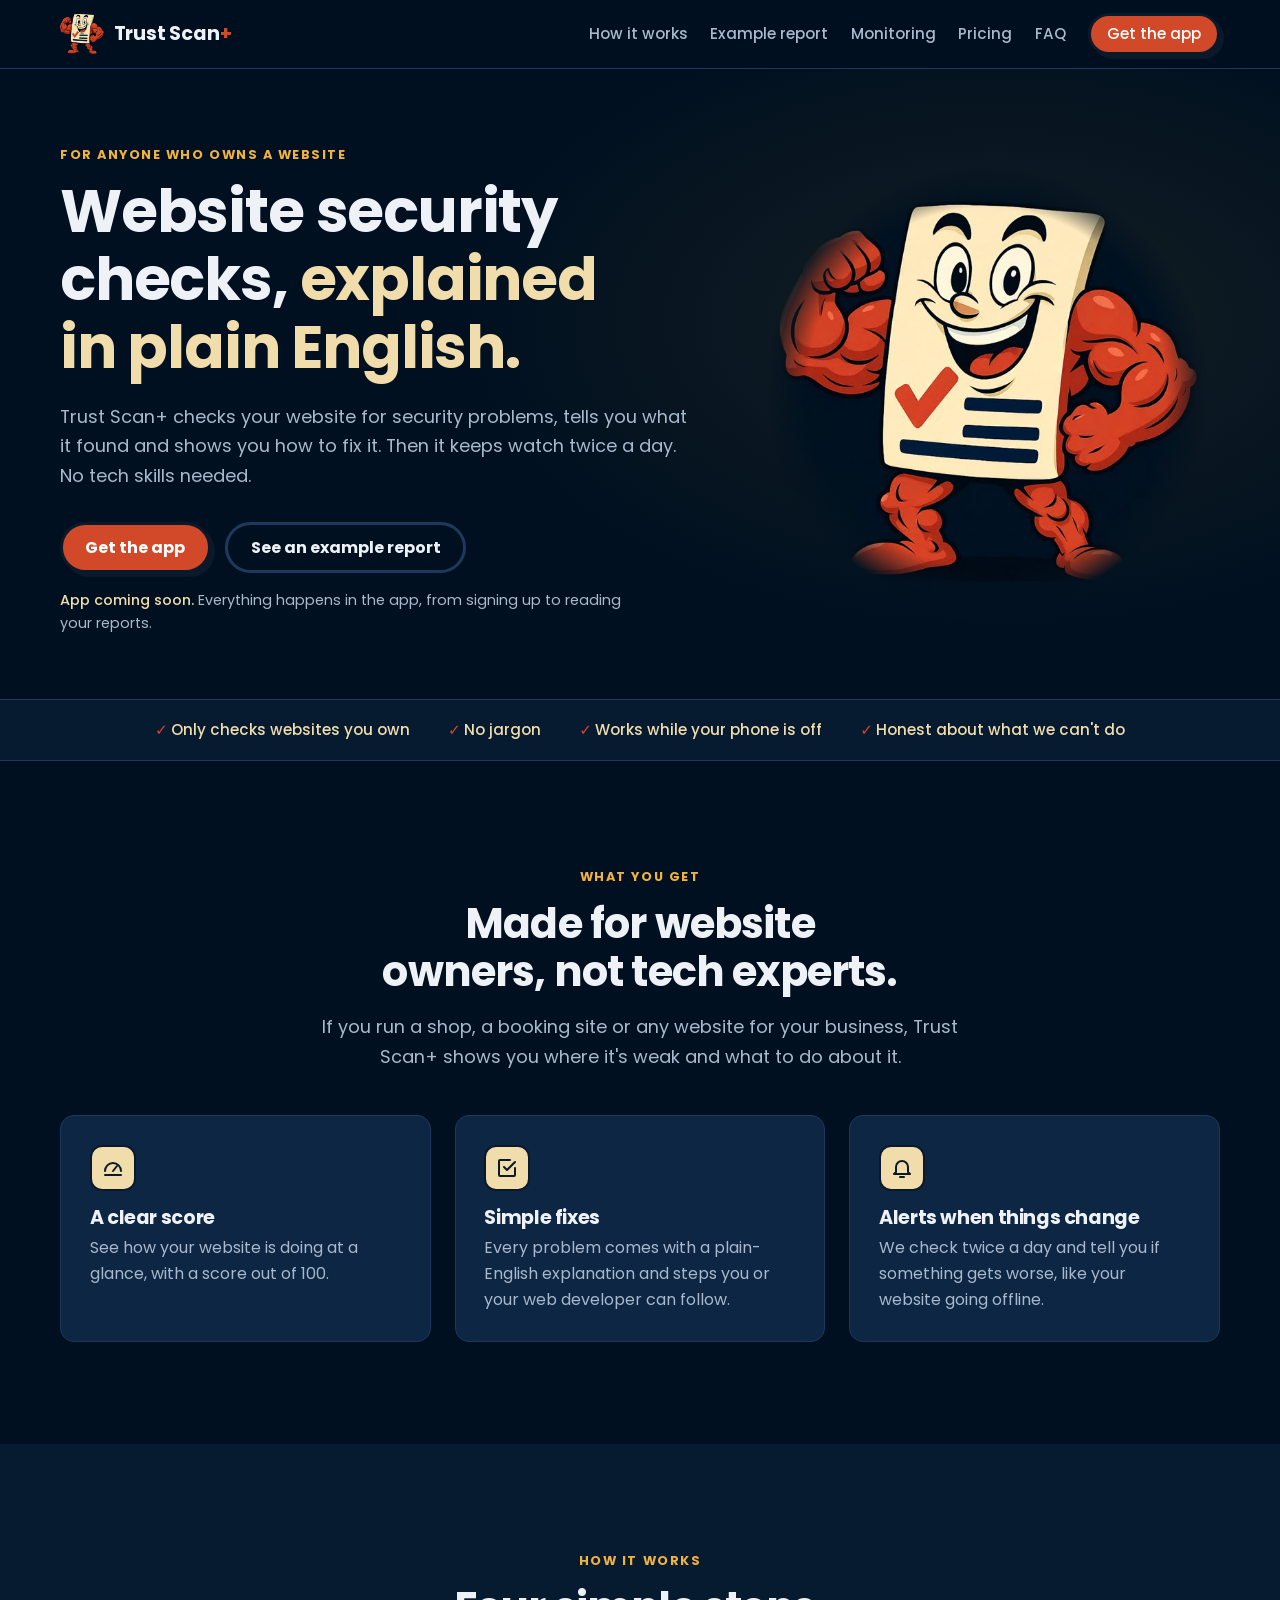
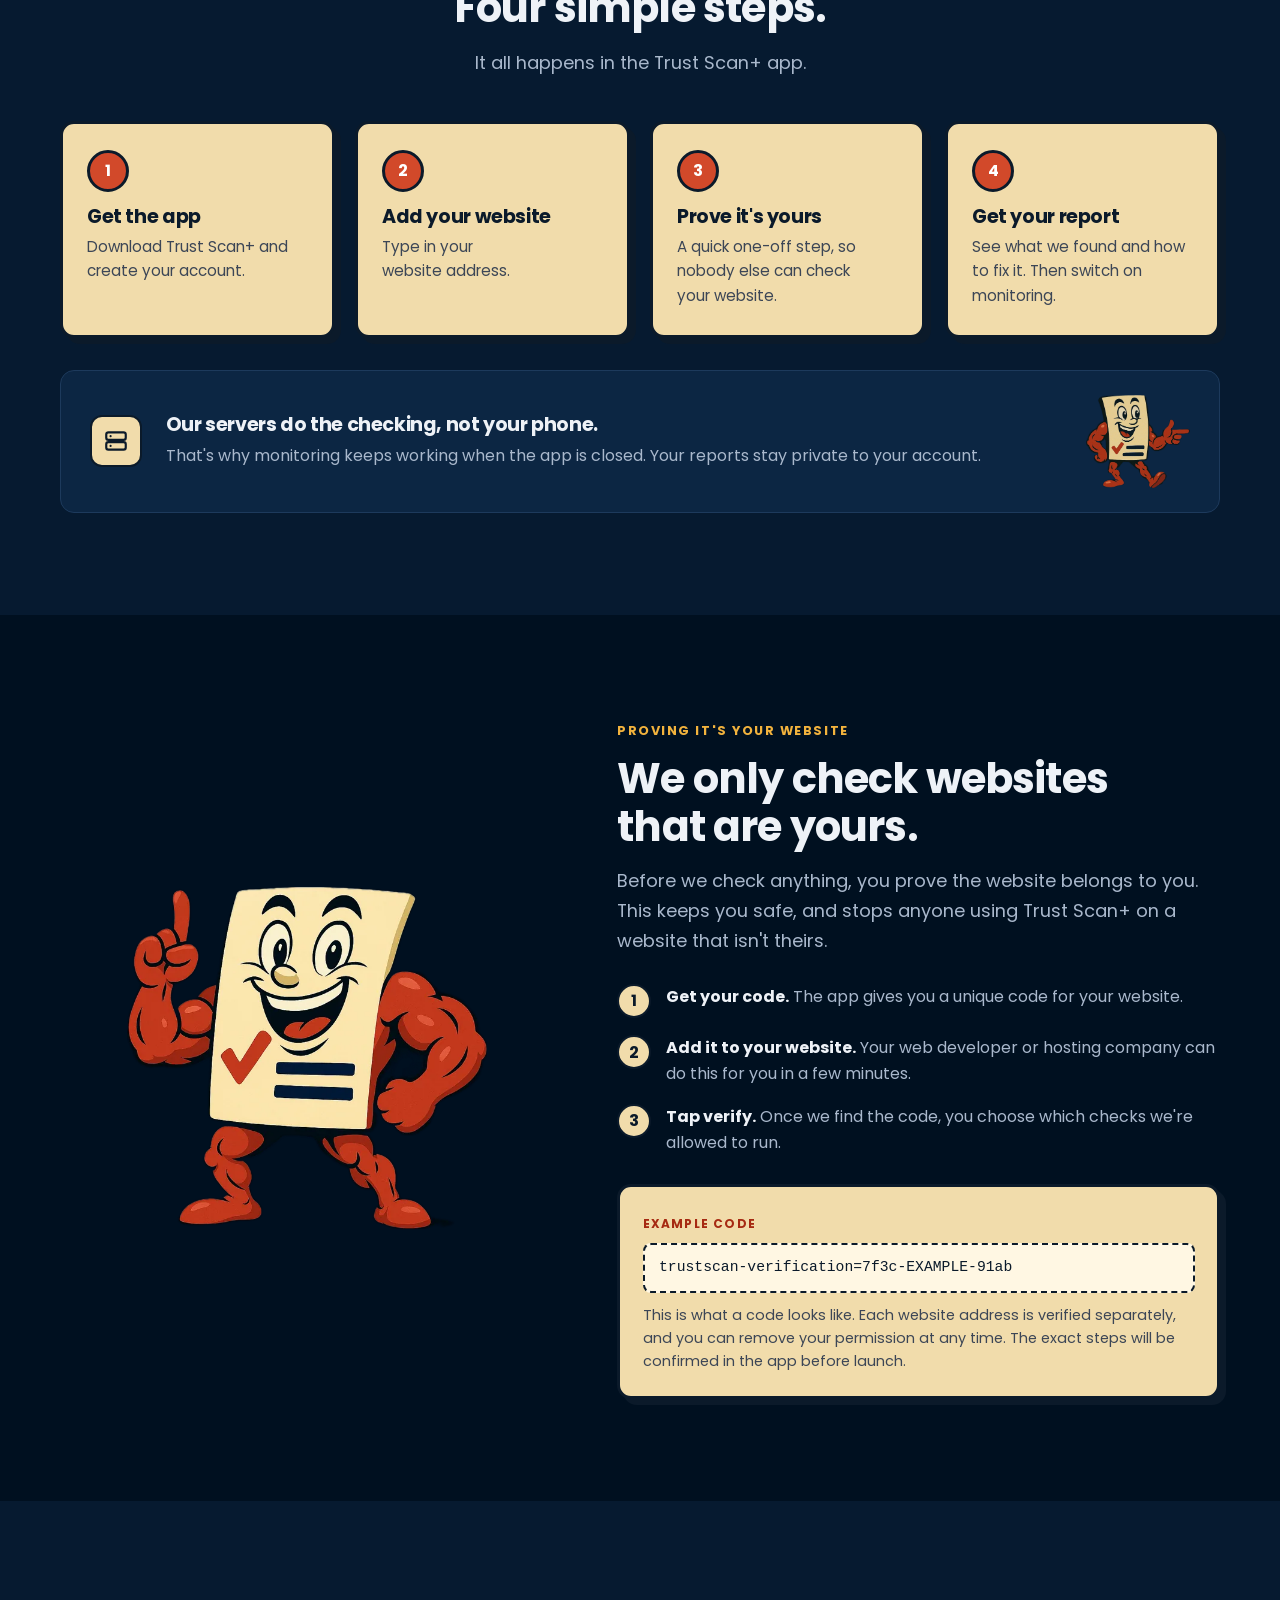
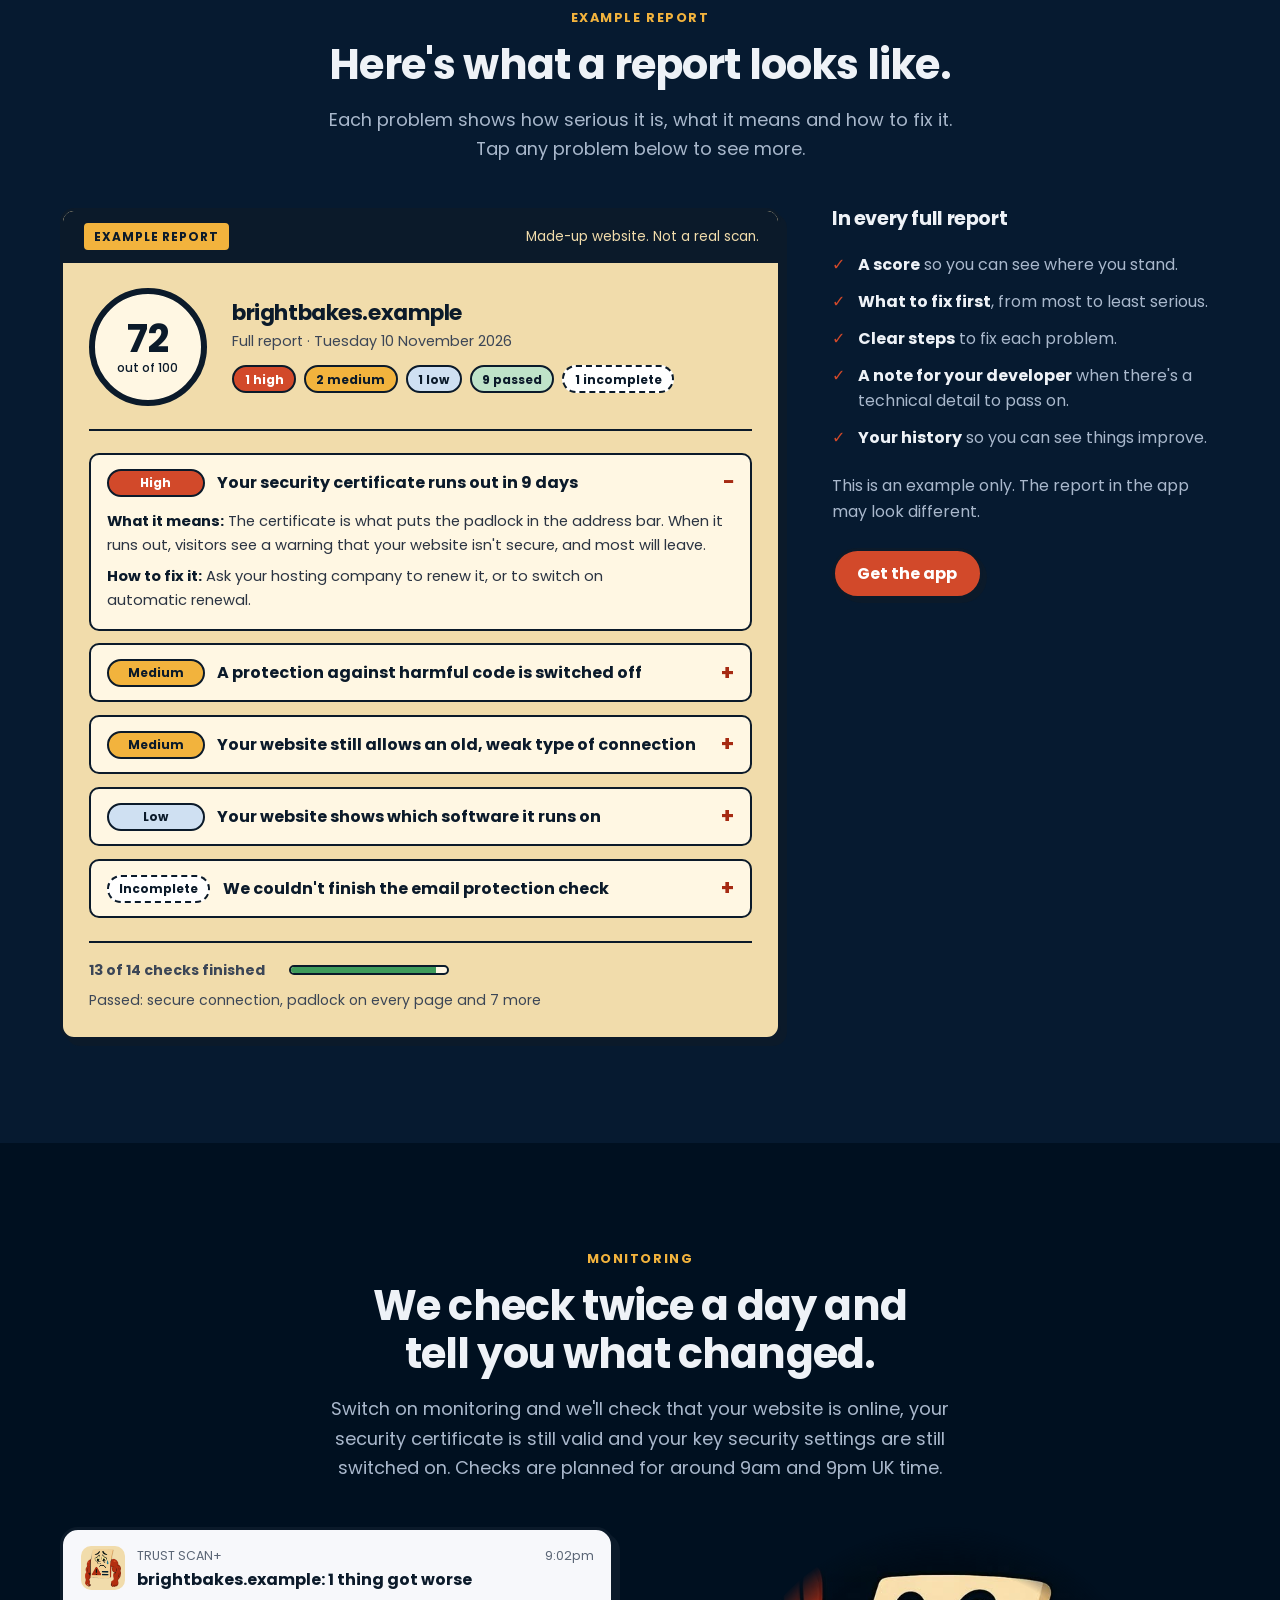
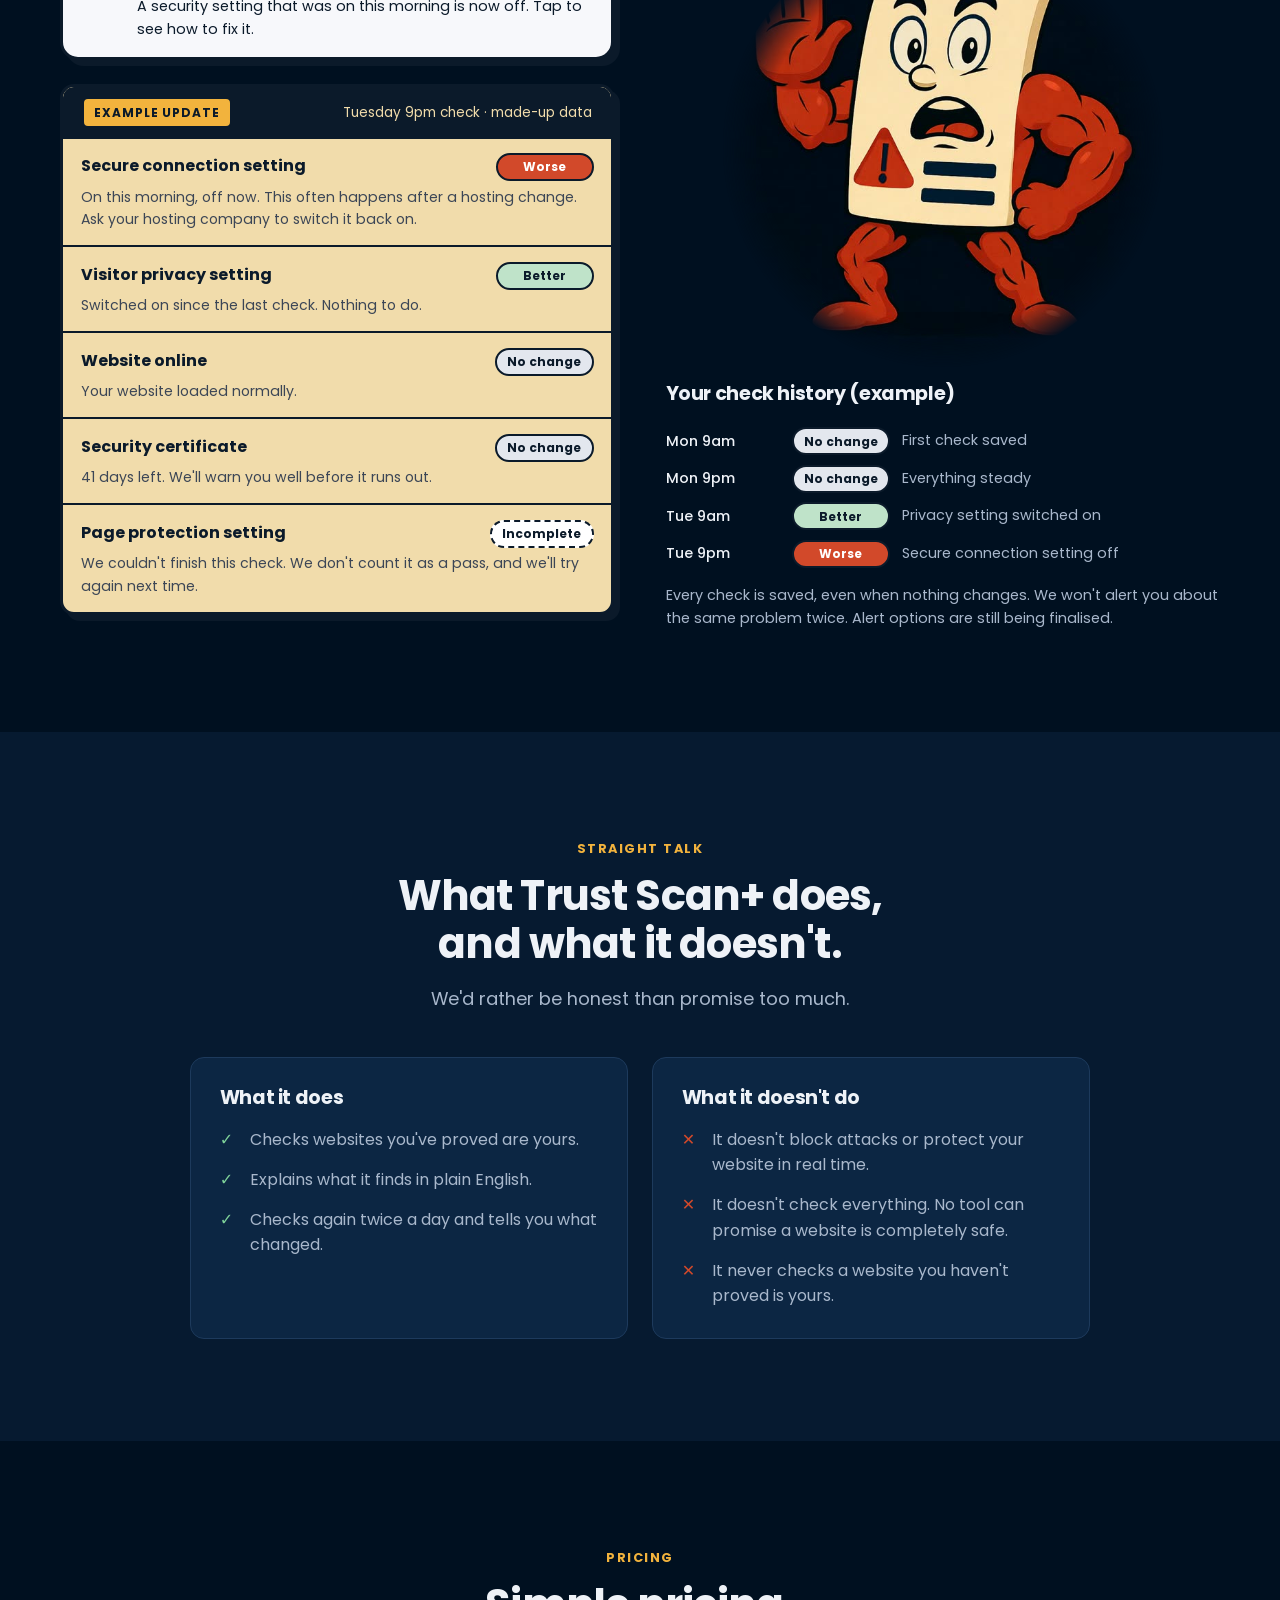
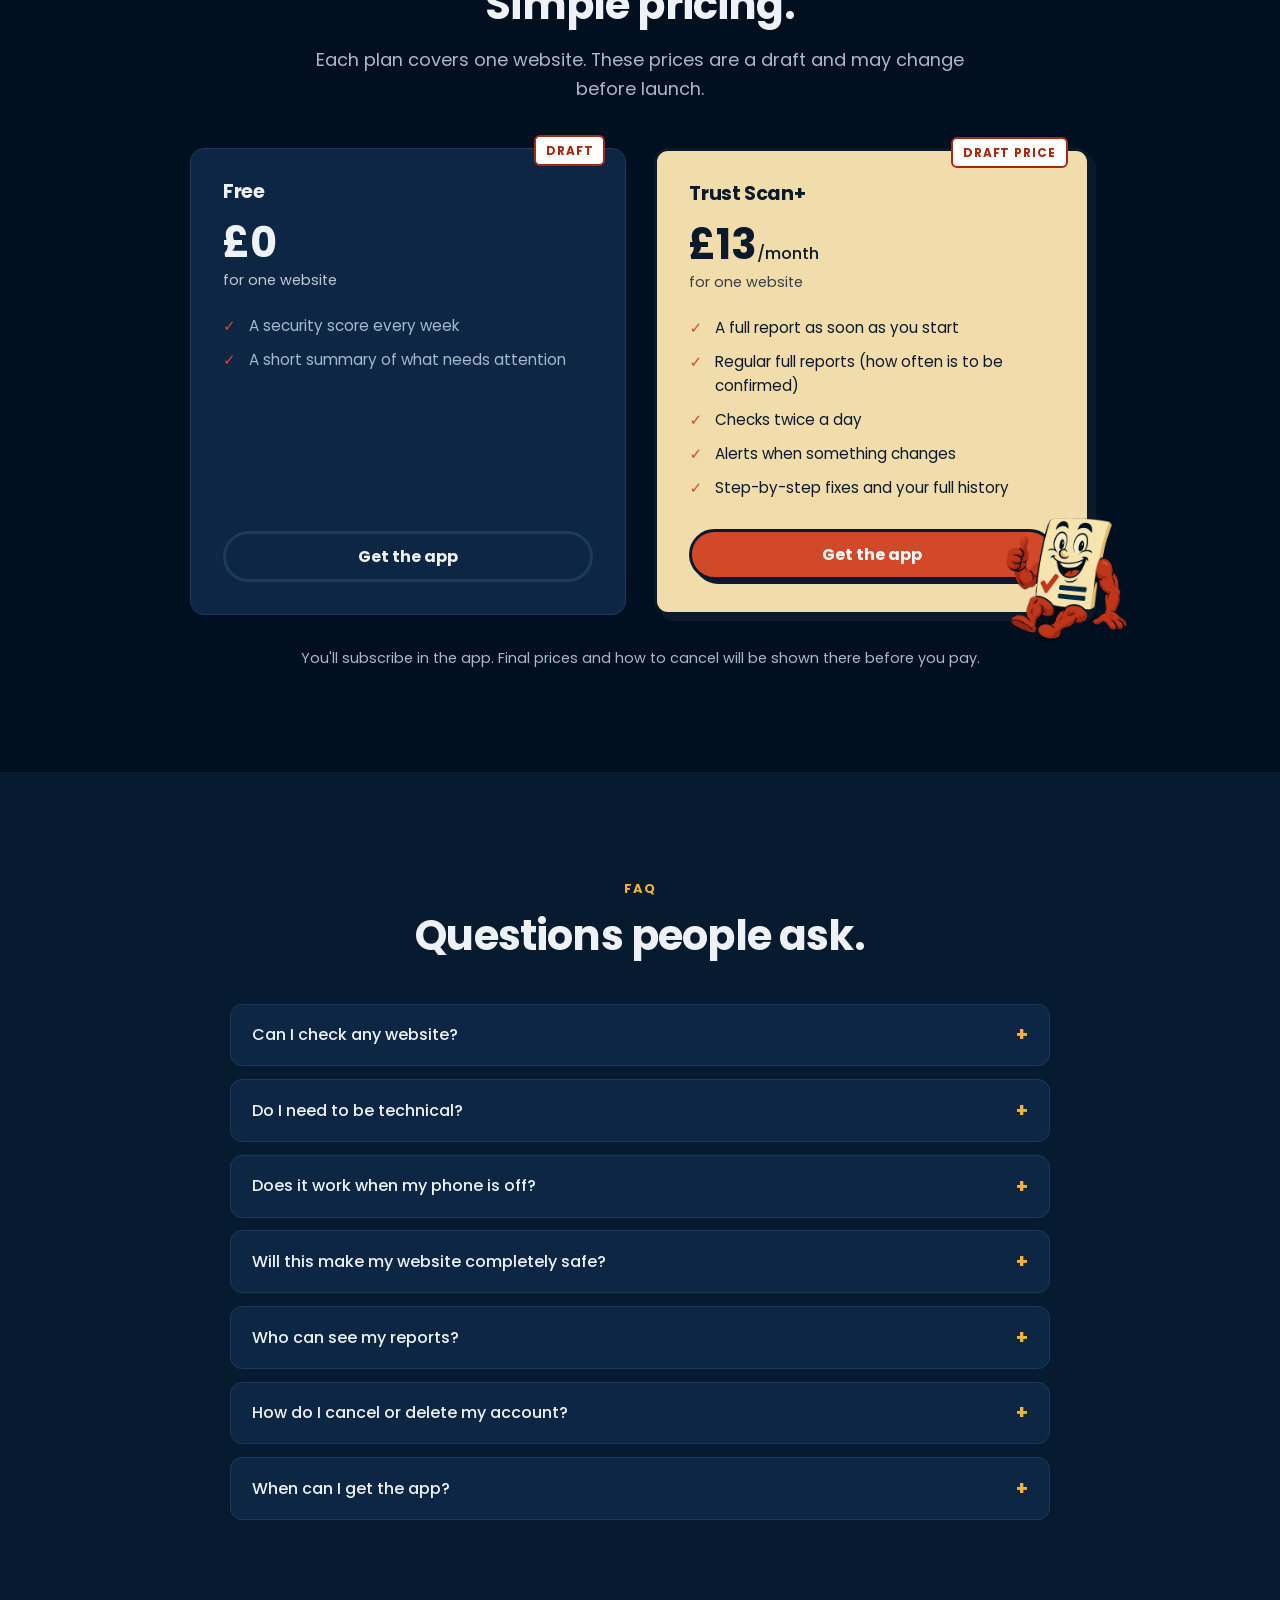
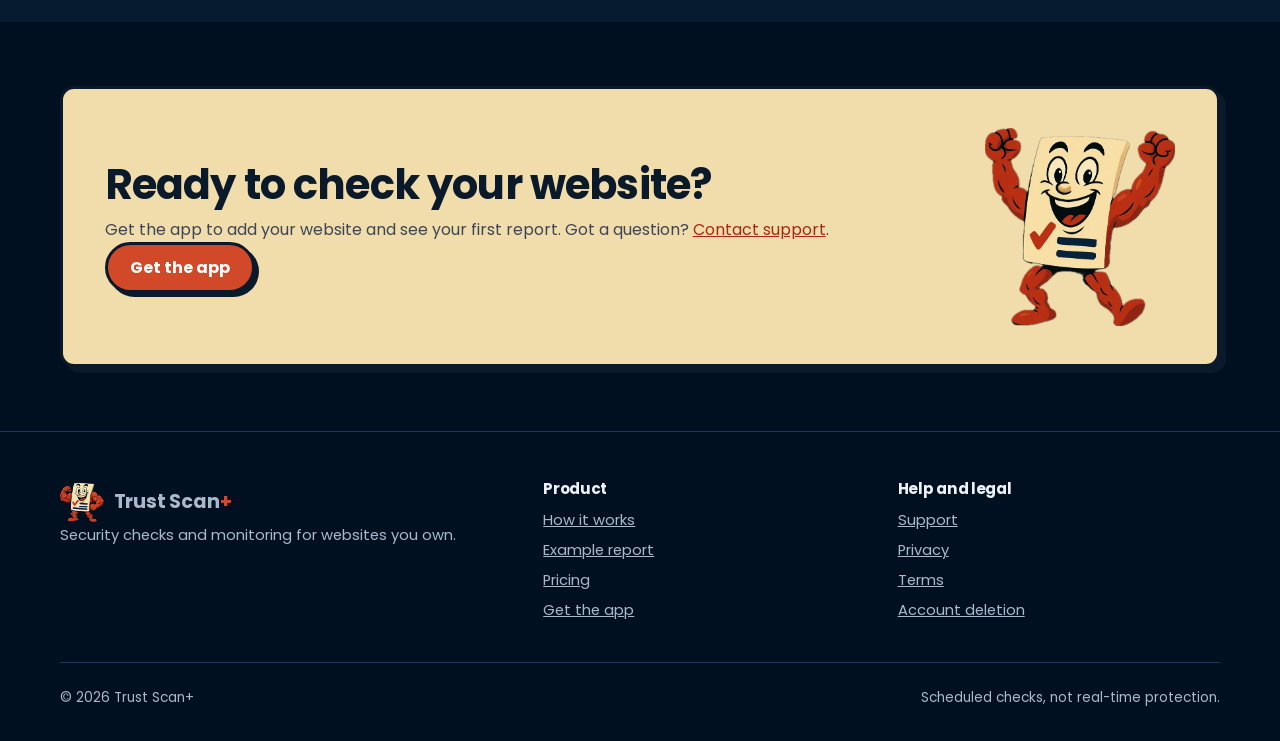
==== commit 882213fe: "Simplify landing page wording and polish layout - Rewrite copy in plain English: technical terms mov" ====
--- a/index.html
+++ b/index.html
@@ -3,14 +3,14 @@
 <head>
   <meta charset="UTF-8">
   <meta name="viewport" content="width=device-width, initial-scale=1">
-  <title>Trust Scan+ | Website security checks and monitoring for site owners</title>
-  <meta name="description" content="Trust Scan+ runs authorised security checks on websites you own, explains the results in plain English and keeps an eye on key settings twice a day. Coming soon to the app.">
+  <title>Trust Scan+ | Website security checks in plain English</title>
+  <meta name="description" content="Trust Scan+ checks your website for security problems, explains what it found in plain English and keeps watch twice a day. Coming soon to the app.">
   <link rel="canonical" href="https://trustscanapp.com/">
   <meta name="referrer" content="strict-origin-when-cross-origin">
   <meta name="theme-color" content="#001020">
   <meta property="og:type" content="website">
-  <meta property="og:title" content="Trust Scan+ | Website security checks for site owners">
-  <meta property="og:description" content="Authorised security checks and scheduled monitoring for websites you own. Coming soon to the app.">
+  <meta property="og:title" content="Trust Scan+ | Website security checks in plain English">
+  <meta property="og:description" content="Security checks and twice-daily monitoring for websites you own. Coming soon to the app.">
   <meta property="og:url" content="https://trustscanapp.com/">
   <meta property="og:image" content="https://trustscanapp.com/assets/site/img/social-card.png">
   <meta name="twitter:card" content="summary_large_image">
@@ -33,7 +33,6 @@
       <nav class="site-nav" id="site-nav" aria-label="Main">
         <ul>
           <li><a href="#how">How it works</a></li>
-          <li><a href="#verify">Verification</a></li>
           <li><a href="#report">Example report</a></li>
           <li><a href="#monitoring">Monitoring</a></li>
           <li><a href="#pricing">Pricing</a></li>
@@ -50,14 +49,14 @@
     <section class="hero">
       <div class="wrap split">
         <div>
-          <span class="eyebrow">Website security for site owners</span>
-          <h1>Find out how secure your website really is, <span class="hl">in plain English.</span></h1>
-          <p class="lead">Trust Scan+ runs authorised security checks on websites you own, explains what it finds and how to fix it, and keeps an eye on key settings twice a day. You do it all from the app.</p>
+          <span class="eyebrow">For anyone who owns a website</span>
+          <h1>Website security checks, <span class="hl">explained in plain English.</span></h1>
+          <p class="lead">Trust Scan+ checks your website for security problems, tells you what it found and shows you how to fix it. Then it keeps watch twice a day. No tech skills needed.</p>
           <div class="cta-row">
             <a class="btn btn-primary" href="coming-soon.html" data-app-link>Get the app</a>
             <a class="btn btn-secondary" href="#report">See an example report</a>
           </div>
-          <p class="cta-note"><strong>App coming soon.</strong> Sign-up, website verification, reports and monitoring all happen in the app.</p>
+          <p class="cta-note"><strong>App coming soon.</strong> Everything happens in the app, from signing up to reading your reports.</p>
         </div>
         <div class="anim">
           <video autoplay muted loop playsinline preload="metadata" poster="assets/site/video/hero-flex.jpg" aria-hidden="true">
@@ -69,36 +68,36 @@
 
     <div class="trust-strip">
       <ul class="wrap">
-        <li>Only sites you've verified</li>
-        <li>Findings in plain English</li>
-        <li>Checks run on our servers</li>
-        <li>Clear about what we don't cover</li>
+        <li>Only checks websites you own</li>
+        <li>No jargon</li>
+        <li>Works while your phone is off</li>
+        <li>Honest about what we can't do</li>
       </ul>
     </div>
 
-    <!-- Who it's for -->
+    <!-- What you get -->
     <section id="who">
       <div class="wrap">
-        <div class="section-head">
-          <span class="eyebrow">Who it's for</span>
-          <h2>For people who run a website, not a security team.</h2>
-          <p class="lead">If a website matters to your business, you should know when its security settings slip. Trust Scan+ turns technical checks into findings you can act on.</p>
+        <div class="section-head center">
+          <span class="eyebrow">What you get</span>
+          <h2>Made for website owners, not tech experts.</h2>
+          <p class="lead">If you run a shop, a booking site or any website for your business, Trust Scan+ shows you where it's weak and what to do about it.</p>
         </div>
         <div class="cards">
           <article class="card">
-            <div class="icon" aria-hidden="true"><svg viewBox="0 0 24 24" fill="none" stroke="currentColor" stroke-width="2" stroke-linecap="round" stroke-linejoin="round"><path d="M3 9l1-5h16l1 5"/><path d="M4 9v11h16V9"/><path d="M9 20v-6h6v6"/></svg></div>
-            <h3>Small business owners</h3>
-            <p>Find out whether your shop, booking site or brochure site has common weaknesses, and what to ask your developer to fix.</p>
+            <div class="icon" aria-hidden="true"><svg viewBox="0 0 24 24" fill="none" stroke="currentColor" stroke-width="2" stroke-linecap="round" stroke-linejoin="round"><path d="M4 15a8 8 0 1116 0"/><path d="M12 15l4-5"/><path d="M4 19h16"/></svg></div>
+            <h3>A clear score</h3>
+            <p>See how your website is doing at a glance, with a score out of 100.</p>
           </article>
           <article class="card">
-            <div class="icon" aria-hidden="true"><svg viewBox="0 0 24 24" fill="none" stroke="currentColor" stroke-width="2" stroke-linecap="round" stroke-linejoin="round"><rect x="3" y="4" width="18" height="12" rx="2"/><path d="M8 20h8M12 16v4"/></svg></div>
-            <h3>Freelancers and web developers</h3>
-            <p>Check the sites you build and look after, then share clear reports with the people who own them.</p>
+            <div class="icon" aria-hidden="true"><svg viewBox="0 0 24 24" fill="none" stroke="currentColor" stroke-width="2" stroke-linecap="round" stroke-linejoin="round"><path d="M9 11l3 3 8-8"/><path d="M20 12v7a1 1 0 01-1 1H5a1 1 0 01-1-1V5a1 1 0 011-1h10"/></svg></div>
+            <h3>Simple fixes</h3>
+            <p>Every problem comes with a plain-English explanation and steps you or your web developer can follow.</p>
           </article>
           <article class="card">
-            <div class="icon" aria-hidden="true"><svg viewBox="0 0 24 24" fill="none" stroke="currentColor" stroke-width="2" stroke-linecap="round" stroke-linejoin="round"><path d="M12 3l8 3v6c0 5-3.5 8-8 9-4.5-1-8-4-8-9V6z"/><path d="M9 12l2 2 4-4"/></svg></div>
-            <h3>Anyone responsible for a site</h3>
-            <p>Hear when your certificate is about to expire, a security header goes missing or your site stops responding.</p>
+            <div class="icon" aria-hidden="true"><svg viewBox="0 0 24 24" fill="none" stroke="currentColor" stroke-width="2" stroke-linecap="round" stroke-linejoin="round"><path d="M6 16V11a6 6 0 1112 0v5l2 2H4z"/><path d="M10 21h4"/></svg></div>
+            <h3>Alerts when things change</h3>
+            <p>We check twice a day and tell you if something gets worse, like your website going offline.</p>
           </article>
         </div>
       </div>
@@ -107,90 +106,56 @@
     <!-- How it works -->
     <section id="how" class="section-alt">
       <div class="wrap">
-        <div class="split">
-          <div class="section-head">
-            <span class="eyebrow">How it works</span>
-            <h2>Four steps, all in the app.</h2>
-            <p class="lead">Add your site, prove it's yours, and let our servers do the checking. You get a report you can understand and a list of things worth fixing.</p>
-          </div>
-          <img class="mascot mascot-sm" src="assets/site/img/mascot-point.webp" alt="Trust Scan+ mascot pointing the way" width="640" height="570" loading="lazy">
+        <div class="section-head center">
+          <span class="eyebrow">How it works</span>
+          <h2>Four simple steps.</h2>
+          <p class="lead">It all happens in the Trust Scan+ app.</p>
         </div>
         <ol class="steps">
           <li class="paper">
-            <h3>Add your website</h3>
-            <p>Sign in to the app and enter the exact web address you want checked.</p>
+            <h3>Get the app</h3>
+            <p>Download Trust Scan+ and create your account.</p>
           </li>
           <li class="paper">
-            <h3>Prove you control it</h3>
-            <p>Follow the verification step and confirm which checks you give permission for.</p>
+            <h3>Add your website</h3>
+            <p>Type in your website address.</p>
           </li>
           <li class="paper">
-            <h3>We run the checks</h3>
-            <p>Our scanning servers run the agreed checks. Your phone doesn't have to stay open.</p>
+            <h3>Prove it's yours</h3>
+            <p>A quick one-off step, so nobody else can check your website.</p>
           </li>
           <li class="paper">
-            <h3>Read and fix</h3>
-            <p>See each finding, how serious it is and what to do about it. Then switch on monitoring.</p>
+            <h3>Get your report</h3>
+            <p>See what we found and how to fix it. Then switch on monitoring.</p>
           </li>
         </ol>
-      </div>
-    </section>
-
-    <!-- Engine / server -->
-    <section id="engine">
-      <div class="wrap">
-        <div class="section-head">
-          <span class="eyebrow">Behind the scenes</span>
-          <h2>The app is the remote control. Our servers do the work.</h2>
-          <p class="lead">Checks don't run on your phone. They run on Trust Scan+ scanning servers, which is why monitoring keeps going while the app is closed.</p>
-        </div>
-        <ol class="flow" aria-label="How a check travels from the app to a report">
-          <li>
-            <span class="tag">1 · App</span>
-            <h3>You ask</h3>
-            <p>You request a report or switch on monitoring for a verified site.</p>
-          </li>
-          <li>
-            <span class="tag">2 · Account check</span>
-            <h3>We confirm</h3>
-            <p>We check you're signed in, have verified the site and have an active plan for it.</p>
-          </li>
-          <li class="server">
-            <span class="tag">3 · Scanning server</span>
-            <h3>The engine runs</h3>
-            <p>Our scanning engine runs only the checks you've agreed to, against that exact hostname.</p>
-          </li>
-          <li>
-            <span class="tag">4 · Private report</span>
-            <h3>You see results</h3>
-            <p>Results are stored privately on your account and appear in the app, with your history.</p>
-          </li>
-        </ol>
-        <ul class="facts">
-          <li><strong>Private by default</strong>Reports belong to your account. There's no public results page.</li>
-          <li><strong>Permission is recorded</strong>We keep a record of each site you verified and the checks you agreed to.</li>
-          <li><strong>Failures aren't hidden</strong>If a check can't finish, it's marked incomplete, never quietly shown as a pass.</li>
-        </ul>
+        <div class="server-band" id="engine">
+          <div class="icon" aria-hidden="true"><svg viewBox="0 0 24 24" fill="none" stroke="currentColor" stroke-width="2" stroke-linecap="round" stroke-linejoin="round"><rect x="3" y="4" width="18" height="7" rx="2"/><rect x="3" y="13" width="18" height="7" rx="2"/><path d="M7 7.5h.01M7 16.5h.01"/></svg></div>
+          <div>
+            <h3>Our servers do the checking, not your phone.</h3>
+            <p>That's why monitoring keeps working when the app is closed. Your reports stay private to your account.</p>
+          </div>
+          <img src="assets/site/img/mascot-point.webp" alt="" width="640" height="570" loading="lazy">
+        </div>
       </div>
     </section>
 
     <!-- Verification -->
-    <section id="verify" class="section-alt">
+    <section id="verify">
       <div class="wrap split reverse">
         <div>
-          <span class="eyebrow">Ownership verification</span>
-          <h2>We only check websites you can prove are yours.</h2>
-          <p class="lead">Before any check runs, you show that you control the exact hostname. It protects you, and it stops anyone using Trust Scan+ against a site that isn't theirs.</p>
+          <span class="eyebrow">Proving it's your website</span>
+          <h2>We only check websites that are yours.</h2>
+          <p class="lead">Before we check anything, you prove the website belongs to you. This keeps you safe, and stops anyone using Trust Scan+ on a website that isn't theirs.</p>
           <ol class="verify-list">
-            <li><span class="num">1</span><p><strong>Get a code in the app.</strong> Each website gets its own unique verification code.</p></li>
-            <li><span class="num">2</span><p><strong>Place it on your site.</strong> For example, add it as a DNS record or upload a small file. You, your developer or your web host can do this.</p></li>
-            <li><span class="num">3</span><p><strong>Tap verify.</strong> We look for the code on that exact hostname. Verifying <em>example.com</em> doesn't cover <em>shop.example.com</em>.</p></li>
-            <li><span class="num">4</span><p><strong>Give permission.</strong> Confirm which checks we may run. We record it, and you can withdraw it at any time.</p></li>
+            <li><span class="num">1</span><p><strong>Get your code.</strong> The app gives you a unique code for your website.</p></li>
+            <li><span class="num">2</span><p><strong>Add it to your website.</strong> Your web developer or hosting company can do this for you in a few minutes.</p></li>
+            <li><span class="num">3</span><p><strong>Tap verify.</strong> Once we find the code, you choose which checks we're allowed to run.</p></li>
           </ol>
           <div class="paper code-card">
-            <span class="label">Example only: not a real code</span>
+            <span class="label">Example code</span>
             <code>trustscan-verification=7f3c-EXAMPLE-91ab</code>
-            <p>The verification methods shown here are provisional and will be confirmed in the app before launch.</p>
+            <p>This is what a code looks like. Each website address is verified separately, and you can remove your permission at any time. The exact steps will be confirmed in the app before launch.</p>
           </div>
         </div>
         <img class="mascot" src="assets/site/img/mascot-tip.webp" alt="Trust Scan+ mascot holding up one finger" width="600" height="571" loading="lazy">
@@ -198,30 +163,30 @@
     </section>
 
     <!-- Example report -->
-    <section id="report">
-      <div class="wrap">
-        <div class="section-head">
+    <section id="report" class="section-alt">
+      <div class="wrap">
+        <div class="section-head center">
           <span class="eyebrow">Example report</span>
           <h2>Here's what a report looks like.</h2>
-          <p class="lead">Every finding comes with how serious it is, what it means and how to fix it. Open any finding below to see the detail.</p>
-        </div>
-        <div class="split">
-          <article class="paper report" aria-label="Example security report with sample data">
+          <p class="lead">Each problem shows how serious it is, what it means and how to fix it. Tap any problem below to see more.</p>
+        </div>
+        <div class="report-layout">
+          <article class="paper report" aria-label="Example security report with made-up data">
             <div class="sample-banner">
               <span class="badge badge-sample">Example report</span>
-              <span>Sample data for an invented website. Not a real scan.</span>
+              <span>Made-up website. Not a real scan.</span>
             </div>
             <div class="report-body">
               <div class="report-top">
                 <div class="score" role="img" aria-label="Example score 72 out of 100"><div><b>72</b><span>out of 100</span></div></div>
                 <div class="report-meta">
                   <h3>brightbakes.example</h3>
-                  <p>Full report · Tuesday 10 November 2026, 09:14</p>
+                  <p>Full report · Tuesday 10 November 2026</p>
                   <div class="tally">
                     <span class="sev sev-high">1 high</span>
                     <span class="sev sev-medium">2 medium</span>
-                    <span class="sev sev-low">2 low</span>
-                    <span class="sev sev-pass">8 passed</span>
+                    <span class="sev sev-low">1 low</span>
+                    <span class="sev sev-pass">9 passed</span>
                     <span class="sev sev-incomplete">1 incomplete</span>
                   </div>
                 </div>
@@ -229,65 +194,58 @@
 
               <ul class="findings">
                 <li class="finding">
-                  <details>
-                    <summary><span class="sev sev-high">High</span><span>Security certificate expires in 9 days</span></summary>
+                  <details open>
+                    <summary><span class="sev sev-high">High</span><span>Your security certificate runs out in 9 days</span></summary>
                     <div class="detail">
-                      <p><strong>What it means:</strong> Once the certificate expires, browsers will warn visitors that the site isn't secure, and most will leave.</p>
-                      <p><strong>How to fix:</strong> Renew the certificate with your host, or turn on automatic renewal. Then run a new report to confirm it's fixed.</p>
+                      <p><strong>What it means:</strong> The certificate is what puts the padlock in the address bar. When it runs out, visitors see a warning that your website isn't secure, and most will leave.</p>
+                      <p><strong>How to fix it:</strong> Ask your hosting company to renew it, or to switch on automatic renewal.</p>
                     </div>
                   </details>
                 </li>
                 <li class="finding">
                   <details>
-                    <summary><span class="sev sev-medium">Medium</span><span>No Content-Security-Policy header</span></summary>
+                    <summary><span class="sev sev-medium">Medium</span><span>A protection against harmful code is switched off</span></summary>
                     <div class="detail">
-                      <p><strong>What it means:</strong> Without this header, browsers have fewer defences if malicious script gets into a page.</p>
-                      <p><strong>How to fix:</strong> Ask your developer to add a Content-Security-Policy, starting in report-only mode so nothing breaks.</p>
+                      <p><strong>What it means:</strong> Your website isn't telling browsers which code is safe to run, so harmful code is harder to block.</p>
+                      <p><strong>How to fix it:</strong> Ask your web developer to switch this protection on.</p>
+                      <p class="dev-note"><strong>For your developer:</strong> add a Content-Security-Policy header.</p>
                     </div>
                   </details>
                 </li>
                 <li class="finding">
                   <details>
-                    <summary><span class="sev sev-medium">Medium</span><span>Old TLS 1.0 connections still accepted</span></summary>
+                    <summary><span class="sev sev-medium">Medium</span><span>Your website still allows an old, weak type of connection</span></summary>
                     <div class="detail">
-                      <p><strong>What it means:</strong> TLS 1.0 is an outdated version of the encryption that protects connections to your site, with known weaknesses.</p>
-                      <p><strong>How to fix:</strong> Turn off TLS 1.0 and 1.1 in your hosting or CDN settings, keeping TLS 1.2 and 1.3.</p>
+                      <p><strong>What it means:</strong> Older connection types have known weaknesses that modern ones have fixed.</p>
+                      <p><strong>How to fix it:</strong> Ask your hosting company to switch off the old types.</p>
+                      <p class="dev-note"><strong>For your developer:</strong> disable TLS 1.0 and 1.1.</p>
                     </div>
                   </details>
                 </li>
                 <li class="finding">
                   <details>
-                    <summary><span class="sev sev-low">Low</span><span>Server software version is shown publicly</span></summary>
+                    <summary><span class="sev sev-low">Low</span><span>Your website shows which software it runs on</span></summary>
                     <div class="detail">
-                      <p><strong>What it means:</strong> Showing the exact version makes it easier for attackers to look up known problems with that software.</p>
-                      <p><strong>How to fix:</strong> Hide the version number in your server's response headers.</p>
+                      <p><strong>What it means:</strong> This makes it easier for someone to look up known problems with that software.</p>
+                      <p><strong>How to fix it:</strong> Ask your web developer to hide the software version.</p>
                     </div>
                   </details>
                 </li>
                 <li class="finding">
                   <details>
-                    <summary><span class="sev sev-low">Low</span><span>No Referrer-Policy header</span></summary>
+                    <summary><span class="sev sev-incomplete">Incomplete</span><span>We couldn't finish the email protection check</span></summary>
                     <div class="detail">
-                      <p><strong>What it means:</strong> Full page addresses may be passed to other sites when visitors click links on yours.</p>
-                      <p><strong>How to fix:</strong> Set <em>Referrer-Policy: strict-origin-when-cross-origin</em>.</p>
+                      <p><strong>What it means:</strong> This check timed out, so we don't know the answer. We never count an unfinished check as a pass.</p>
+                      <p><strong>What happens next:</strong> We'll try again in your next report.</p>
                     </div>
                   </details>
                 </li>
-                <li class="finding">
-                  <details>
-                    <summary><span class="sev sev-incomplete">Incomplete</span><span>Email security records check</span></summary>
-                    <div class="detail">
-                      <p><strong>What it means:</strong> The DNS lookup timed out, so we don't know the result. Incomplete checks are never counted as a pass.</p>
-                      <p><strong>Next step:</strong> It will be tried again in the next report.</p>
-                    </div>
-                  </details>
-                </li>
               </ul>
 
               <div class="coverage">
-                <span><strong>Coverage:</strong> 13 of 14 checks finished</span>
+                <span><strong>13 of 14 checks finished</strong></span>
                 <span class="bar" aria-hidden="true"><i></i></span>
-                <span>Passed: HTTPS redirect, HSTS, X-Content-Type-Options, frame protection and 4 more</span>
+                <span>Passed: secure connection, padlock on every page and 7 more</span>
               </div>
             </div>
           </article>
@@ -295,63 +253,63 @@
           <div class="report-aside">
             <h3>In every full report</h3>
             <ul>
-              <li><strong>A score and summary</strong> so you can see where you stand at a glance.</li>
-              <li><strong>Severity for each finding</strong>, from high to low, so you know what to fix first.</li>
-              <li><strong>Plain-English fixes</strong> you can follow yourself or pass to your developer.</li>
-              <li><strong>Coverage</strong> showing which checks finished and which didn't.</li>
-              <li><strong>Report history</strong> so you can see what has improved over time.</li>
+              <li><strong>A score</strong> so you can see where you stand.</li>
+              <li><strong>What to fix first</strong>, from most to least serious.</li>
+              <li><strong>Clear steps</strong> to fix each problem.</li>
+              <li><strong>A note for your developer</strong> when there's a technical detail to pass on.</li>
+              <li><strong>Your history</strong> so you can see things improve.</li>
             </ul>
-            <p>This example is for illustration only. The checks, layout and score shown in the app may differ.</p>
-            <img class="mascot mascot-sm" src="assets/site/img/mascot-alert.webp" alt="Worried Trust Scan+ mascot with a warning sign" width="570" height="600" loading="lazy">
+            <p>This is an example only. The report in the app may look different.</p>
+            <a class="btn btn-primary" href="coming-soon.html" data-app-link>Get the app</a>
           </div>
         </div>
       </div>
     </section>
 
     <!-- Monitoring -->
-    <section id="monitoring" class="section-alt">
-      <div class="wrap">
-        <div class="section-head">
+    <section id="monitoring">
+      <div class="wrap">
+        <div class="section-head center">
           <span class="eyebrow">Monitoring</span>
-          <h2>Twice-daily checks, and we tell you what changed.</h2>
-          <p class="lead">Switch on monitoring and our servers run lightweight checks for availability, certificate expiry and selected security headers, provisionally around 09:00 and 21:00 UK time. Each result is compared with the last one, so you see what got better, what got worse and what to do next.</p>
+          <h2>We check twice a day and tell you what changed.</h2>
+          <p class="lead">Switch on monitoring and we'll check that your website is online, your security certificate is still valid and your key security settings are still switched on. Checks are planned for around 9am and 9pm UK time.</p>
         </div>
         <div class="monitor-grid">
           <div>
             <div class="notice" aria-label="Example phone notification">
-              <img src="assets/site/img/mascot-alert.webp" alt="" width="44" height="44" loading="lazy">
+              <img src="assets/site/img/mascot-alert.webp" alt="" width="44" height="44">
               <div>
-                <div class="app"><span>TRUST SCAN+</span><span>21:02</span></div>
-                <b>brightbakes.example: 1 setting got worse</b>
-                <p>HSTS header missing since this morning's check. Tap to see what to do.</p>
+                <div class="app"><span>TRUST SCAN+</span><span>9:02pm</span></div>
+                <b>brightbakes.example: 1 thing got worse</b>
+                <p>A security setting that was on this morning is now off. Tap to see how to fix it.</p>
               </div>
             </div>
 
-            <article class="paper report" aria-label="Example monitoring update with sample data">
+            <article class="paper report" aria-label="Example monitoring update with made-up data">
               <div class="sample-banner">
                 <span class="badge badge-sample">Example update</span>
-                <span>Tuesday 21:00 check · sample data</span>
+                <span>Tuesday 9pm check · made-up data</span>
               </div>
               <ul class="changes">
                 <li>
-                  <span class="what">Strict-Transport-Security (HSTS)</span><span class="chg chg-worse">Worse</span>
-                  <span class="why">Present at 09:00, missing now. Often caused by a hosting or CDN change. Put the header back in your server or CDN settings.</span>
+                  <span class="what">Secure connection setting</span><span class="chg chg-worse">Worse</span>
+                  <span class="why">On this morning, off now. This often happens after a hosting change. Ask your hosting company to switch it back on.</span>
                 </li>
                 <li>
-                  <span class="what">Referrer-Policy</span><span class="chg chg-better">Better</span>
-                  <span class="why">Newly added since the last check. Nothing to do.</span>
+                  <span class="what">Visitor privacy setting</span><span class="chg chg-better">Better</span>
+                  <span class="why">Switched on since the last check. Nothing to do.</span>
                 </li>
                 <li>
-                  <span class="what">Availability</span><span class="chg chg-same">No change</span>
-                  <span class="why">Site responded normally.</span>
+                  <span class="what">Website online</span><span class="chg chg-same">No change</span>
+                  <span class="why">Your website loaded normally.</span>
                 </li>
                 <li>
-                  <span class="what">Certificate expiry</span><span class="chg chg-same">No change</span>
+                  <span class="what">Security certificate</span><span class="chg chg-same">No change</span>
                   <span class="why">41 days left. We'll warn you well before it runs out.</span>
                 </li>
                 <li>
-                  <span class="what">X-Frame-Options</span><span class="chg chg-incomplete">Incomplete</span>
-                  <span class="why">The request timed out. This isn't counted as a pass, and we'll try again at the next check.</span>
+                  <span class="what">Page protection setting</span><span class="chg chg-incomplete">Incomplete</span>
+                  <span class="why">We couldn't finish this check. We don't count it as a pass, and we'll try again next time.</span>
                 </li>
               </ul>
             </article>
@@ -363,56 +321,65 @@
                 <source src="assets/site/video/alert.mp4" type="video/mp4">
               </video>
             </div>
-            <h3>Check history (example)</h3>
+            <h3>Your check history (example)</h3>
             <ul class="timeline">
-              <li><time>Mon 09:00</time><span><span class="chg chg-same">No change</span> Baseline recorded</span></li>
-              <li><time>Mon 21:00</time><span><span class="chg chg-same">No change</span> All checks steady</span></li>
-              <li><time>Tue 09:00</time><span><span class="chg chg-better">Better</span> Referrer-Policy added</span></li>
-              <li><time>Tue 21:00</time><span><span class="chg chg-worse">Worse</span> HSTS missing</span></li>
+              <li><time>Mon 9am</time><span><span class="chg chg-same">No change</span> First check saved</span></li>
+              <li><time>Mon 9pm</time><span><span class="chg chg-same">No change</span> Everything steady</span></li>
+              <li><time>Tue 9am</time><span><span class="chg chg-better">Better</span> Privacy setting switched on</span></li>
+              <li><time>Tue 9pm</time><span><span class="chg chg-worse">Worse</span> Secure connection setting off</span></li>
             </ul>
-            <p class="cta-note">Results with no change stay in your history. Repeat alerts are grouped so you aren't told the same thing twice. Notification options are still being finalised.</p>
+            <p class="cta-note">Every check is saved, even when nothing changes. We won't alert you about the same problem twice. Alert options are still being finalised.</p>
           </div>
         </div>
       </div>
     </section>
 
     <!-- Honesty -->
-    <section id="limits">
-      <div class="wrap split reverse">
-        <div>
-          <span class="eyebrow">What to expect</span>
+    <section id="limits" class="section-alt">
+      <div class="wrap">
+        <div class="section-head center">
+          <span class="eyebrow">Straight talk</span>
           <h2>What Trust Scan+ does, and what it doesn't.</h2>
-          <p class="lead">We'd rather be clear than promise too much. Trust Scan+ gives you scheduled visibility into selected checks.</p>
-          <ul class="limits">
-            <li class="yes"><strong>Does:</strong> run agreed, automated checks on websites you've verified, and explain the results.</li>
-            <li class="yes"><strong>Does:</strong> repeat lightweight checks on a schedule and tell you what changed.</li>
-            <li><strong>Doesn't:</strong> block attacks or protect your site in real time.</li>
-            <li><strong>Doesn't:</strong> check everything. No automated tool can guarantee a site is safe.</li>
-            <li><strong>Doesn't:</strong> check websites you haven't verified, ever.</li>
-          </ul>
-        </div>
-        <img class="mascot" src="assets/site/img/mascot-hips.webp" alt="Confident Trust Scan+ mascot with hands on hips" width="591" height="600" loading="lazy">
+          <p class="lead">We'd rather be honest than promise too much.</p>
+        </div>
+        <div class="do-dont">
+          <article class="card">
+            <h3>What it does</h3>
+            <ul class="limits">
+              <li class="yes">Checks websites you've proved are yours.</li>
+              <li class="yes">Explains what it finds in plain English.</li>
+              <li class="yes">Checks again twice a day and tells you what changed.</li>
+            </ul>
+          </article>
+          <article class="card">
+            <h3>What it doesn't do</h3>
+            <ul class="limits">
+              <li>It doesn't block attacks or protect your website in real time.</li>
+              <li>It doesn't check everything. No tool can promise a website is completely safe.</li>
+              <li>It never checks a website you haven't proved is yours.</li>
+            </ul>
+          </article>
+        </div>
       </div>
     </section>
 
     <!-- Pricing -->
-    <section id="pricing" class="section-alt">
+    <section id="pricing">
       <div class="wrap">
         <div class="section-head center">
           <span class="eyebrow">Pricing</span>
-          <h2>Simple pricing, one website per plan.</h2>
-          <p class="lead">You'll subscribe and manage your plan in the app. These prices are a draft and may change before launch.</p>
+          <h2>Simple pricing.</h2>
+          <p class="lead">Each plan covers one website. These prices are a draft and may change before launch.</p>
         </div>
         <div class="pricing">
           <article class="plan dark">
             <span class="badge badge-draft">Draft</span>
             <h3>Free</h3>
             <p class="price">£0</p>
-            <p class="per">for one verified website</p>
+            <p class="per">for one website</p>
             <ul>
-              <li>A weekly security score</li>
-              <li>A short summary of what to look at</li>
-              <li>Verification and permission controls</li>
+              <li>A security score every week</li>
+              <li>A short summary of what needs attention</li>
             </ul>
             <a class="btn btn-secondary" href="coming-soon.html" data-app-link>Get the app</a>
           </article>
@@ -420,24 +387,24 @@
             <span class="badge badge-draft">Draft price</span>
             <h3>Trust Scan+</h3>
             <p class="price">£13<small>/month</small></p>
-            <p class="per">for one verified website</p>
+            <p class="per">for one website</p>
             <ul>
-              <li>A full report when you start</li>
-              <li>Regular scheduled full reports (frequency to be confirmed)</li>
-              <li>Twice-daily monitoring checks</li>
-              <li>Notifications when something changes</li>
-              <li>Full findings, fixes and report history</li>
+              <li>A full report as soon as you start</li>
+              <li>Regular full reports (how often is to be confirmed)</li>
+              <li>Checks twice a day</li>
+              <li>Alerts when something changes</li>
+              <li>Step-by-step fixes and your full history</li>
             </ul>
             <a class="btn btn-primary" href="coming-soon.html" data-app-link>Get the app</a>
             <img class="plan-mascot" src="assets/site/img/mascot-thumbs.webp" alt="" width="580" height="600" loading="lazy">
           </article>
         </div>
-        <p class="pricing-note">Prices, what's included, billing and cancellation terms will be confirmed before launch and shown in the app before you pay.</p>
+        <p class="pricing-note">You'll subscribe in the app. Final prices and how to cancel will be shown there before you pay.</p>
       </div>
     </section>
 
     <!-- FAQ -->
-    <section id="faq">
+    <section id="faq" class="section-alt">
       <div class="wrap">
         <div class="section-head center">
           <span class="eyebrow">FAQ</span>
@@ -446,35 +413,31 @@
         <div class="faq">
           <details>
             <summary>Can I check any website?</summary>
-            <p>No. You can only check websites you have verified that you control, and only with the checks you've given permission for. Each hostname is verified separately.</p>
-          </details>
-          <details>
-            <summary>Do I need an account to see the example report?</summary>
-            <p>No. The examples on this page use invented data and need no account. To check your own site, you'll sign up in the app.</p>
-          </details>
-          <details>
-            <summary>Does monitoring work when my phone is off?</summary>
-            <p>Yes. Checks run on Trust Scan+ servers, not on your phone. The app shows results and sends notifications based on your settings.</p>
-          </details>
-          <details>
-            <summary>Is this a penetration test?</summary>
-            <p>No. Trust Scan+ runs automated checks you agree to beforehand. It isn't a replacement for a professional penetration test or a full security audit.</p>
-          </details>
-          <details>
-            <summary>What happens if a check can't finish?</summary>
-            <p>It's marked as incomplete, never shown as a pass. We try again at the next scheduled check.</p>
+            <p>No. You can only check websites you've proved are yours.</p>
+          </details>
+          <details>
+            <summary>Do I need to be technical?</summary>
+            <p>No. Reports are written in plain English. When a fix needs a developer, we give you a short note to pass on.</p>
+          </details>
+          <details>
+            <summary>Does it work when my phone is off?</summary>
+            <p>Yes. The checks run on our servers, not on your phone. The app shows you the results and sends your alerts.</p>
+          </details>
+          <details>
+            <summary>Will this make my website completely safe?</summary>
+            <p>No tool can promise that. Trust Scan+ finds common problems and tells you when key settings change. It doesn't replace a full review by a security professional.</p>
           </details>
           <details>
             <summary>Who can see my reports?</summary>
-            <p>Your reports are stored privately on your account. We're planning a way to share or export a report safely, for example with your developer.</p>
+            <p>Only you. Reports are private to your account. We're planning a safe way to share one, for example with your web developer.</p>
           </details>
           <details>
             <summary>How do I cancel or delete my account?</summary>
-            <p>You'll manage your subscription in the app. Cancellation details will be published before launch. See <a href="account-deletion.html">account deletion</a> for how to delete your account and data.</p>
-          </details>
-          <details>
-            <summary>When is the app available?</summary>
-            <p>Soon. Store links will appear on this site as soon as the app is live. Until then, the app buttons take you to a coming-soon page.</p>
+            <p>You'll manage your plan in the app. See <a href="account-deletion.html">account deletion</a> for how to delete your account and data.</p>
+          </details>
+          <details>
+            <summary>When can I get the app?</summary>
+            <p>Soon. The download links will appear on this website as soon as the app is live.</p>
           </details>
         </div>
       </div>
@@ -486,7 +449,7 @@
         <div class="paper">
           <div>
             <h2>Ready to check your website?</h2>
-            <p>Get the app to add and verify your site. Got a question? <a href="support.html">Contact support</a>.</p>
+            <p>Get the app to add your website and see your first report. Got a question? <a href="support.html">Contact support</a>.</p>
             <div class="cta-row">
               <a class="btn btn-primary" href="coming-soon.html" data-app-link>Get the app</a>
             </div>
@@ -506,7 +469,7 @@
             <img src="assets/site/img/mascot-bigflex.webp" alt="" width="44" height="44" loading="lazy">
             <span>Trust Scan<span class="plus">+</span></span>
           </a>
-          <p>Authorised website security checks and scheduled monitoring for site owners.</p>
+          <p>Security checks and monitoring for websites you own.</p>
         </div>
         <div>
           <h3>Product</h3>
@@ -529,7 +492,7 @@
       </div>
       <div class="footer-base">
         <span>&copy; <span data-year>2026</span> Trust Scan+</span>
-        <span>Scheduled visibility into selected checks. Not real-time protection.</span>
+        <span>Scheduled checks, not real-time protection.</span>
       </div>
     </div>
   </footer>
--- a/styles.css
+++ b/styles.css
@@ -203,7 +203,7 @@
 .btn[aria-disabled="true"]:hover { transform: none; color: var(--muted); }
 
 /* ---------- Generic sections ---------- */
-section { padding: 5.5rem 0; }
+section { padding: clamp(4rem, 8vw, 6.5rem) 0; }
 .section-alt { background: var(--night-2); }
 
 .eyebrow {
@@ -215,19 +215,19 @@
   color: var(--amber);
   margin-bottom: .8rem;
 }
-h1, h2, h3 { line-height: 1.15; letter-spacing: -.02em; }
+h1, h2, h3 { line-height: 1.15; letter-spacing: -.02em; text-wrap: balance; }
 h1 { font-size: clamp(2.2rem, 5.2vw, 3.7rem); font-weight: 700; }
 h2 { font-size: clamp(1.8rem, 3.6vw, 2.6rem); font-weight: 700; margin-bottom: 1rem; }
 h3 { font-size: 1.2rem; font-weight: 700; margin-bottom: .4rem; }
 .lead { font-size: 1.12rem; color: var(--muted); max-width: 60ch; }
-.section-head { max-width: 760px; margin-bottom: 3rem; }
+.section-head { max-width: 720px; margin-bottom: 2.75rem; }
 .section-head.center { margin-inline: auto; text-align: center; }
 .section-head.center .lead { margin-inline: auto; }
 
 .split {
   display: grid;
   grid-template-columns: 1.1fr .9fr;
-  gap: 3rem;
+  gap: clamp(2rem, 5vw, 4.5rem);
   align-items: center;
 }
 .split.reverse { grid-template-columns: .9fr 1.1fr; }
@@ -341,69 +341,6 @@
   margin-bottom: .9rem;
 }
 .steps p { font-size: .95rem; }
-
-/* ---------- Engine / architecture ---------- */
-.flow {
-  display: grid;
-  grid-template-columns: repeat(4, 1fr);
-  gap: 1rem;
-  margin-top: 2.5rem;
-  list-style: none;
-}
-.flow li {
-  position: relative;
-  background: var(--night-3);
-  border: 1px solid var(--line-dark);
-  border-radius: var(--radius);
-  padding: 1.3rem;
-}
-.flow li:not(:last-child)::after {
-  content: "→";
-  position: absolute;
-  right: -1rem;
-  top: 50%;
-  transform: translate(50%, -50%);
-  color: var(--amber);
-  font-weight: 700;
-  font-size: 1.3rem;
-  z-index: 1;
-}
-.flow .tag {
-  display: inline-block;
-  font-size: .72rem;
-  font-weight: 700;
-  letter-spacing: .08em;
-  text-transform: uppercase;
-  color: var(--ink);
-  background: var(--amber);
-  border-radius: 6px;
-  padding: .1rem .5rem;
-  margin-bottom: .6rem;
-}
-.flow p { color: var(--muted); font-size: .92rem; }
-.flow li.server {
-  background: var(--paper);
-  color: var(--ink);
-  border: 3px solid var(--ink);
-  box-shadow: var(--shadow-hard);
-}
-.flow li.server p { color: #3c4656; }
-.flow li.server .tag { background: var(--red); color: #fff; }
-
-.facts {
-  list-style: none;
-  display: grid;
-  grid-template-columns: repeat(3, 1fr);
-  gap: 1rem;
-  margin-top: 2rem;
-}
-.facts li {
-  border-left: 3px solid var(--red);
-  padding: .2rem 0 .2rem 1rem;
-  color: var(--muted);
-  font-size: .95rem;
-}
-.facts strong { color: var(--text); display: block; font-weight: 700; }
 
 /* ---------- Verification ---------- */
 .verify-list { list-style: none; display: grid; gap: 1rem; margin-top: 1.5rem; }
@@ -788,15 +725,88 @@
 }
 .placeholder p { color: #2b3442; }
 
+/* ---------- Polish ---------- */
+p { text-wrap: pretty; }
+.lead { line-height: 1.65; }
+.hero h1 { max-width: 16ch; }
+
+.card {
+  display: flex;
+  flex-direction: column;
+  padding: 1.8rem;
+  transition: transform .2s ease, border-color .2s ease;
+}
+.card:hover { transform: translateY(-3px); border-color: #2c5182; }
+
+.steps li { padding: 1.6rem 1.5rem 1.7rem; }
+.steps p { color: #3c4656; }
+
+.server-band {
+  margin-top: 2rem;
+  display: grid;
+  grid-template-columns: auto 1fr auto;
+  gap: 1.5rem;
+  align-items: center;
+  background: var(--night-3);
+  border: 1px solid var(--line-dark);
+  border-radius: var(--radius);
+  padding: 1.5rem 1.8rem;
+}
+.server-band .icon {
+  width: 52px; height: 52px;
+  border-radius: 12px;
+  display: grid; place-items: center;
+  background: var(--paper);
+  color: var(--ink);
+  border: 2px solid var(--ink);
+}
+.server-band .icon svg { width: 26px; height: 26px; }
+.server-band p { color: var(--muted); }
+.server-band img { width: 104px; }
+
+.verify-list { margin-top: 1.8rem; gap: 1.1rem; }
+
+.report-layout {
+  display: grid;
+  grid-template-columns: minmax(0, 1.3fr) minmax(0, .7fr);
+  gap: clamp(2rem, 4vw, 3.5rem);
+  align-items: start;
+}
+.report-aside { position: sticky; top: 100px; }
+.report-aside .btn { margin-top: 1.5rem; }
+.finding .sev, .changes .chg, .timeline .chg { min-width: 98px; text-align: center; }
+.timeline .chg { display: inline-block; margin-right: .5rem; }
+.dev-note {
+  font-size: .85rem;
+  background: #f3e3bb;
+  border-radius: 8px;
+  padding: .5rem .75rem;
+}
+
+.monitor-grid { gap: clamp(2rem, 4vw, 3.5rem); }
+.monitor-grid h3 { margin-top: 1rem; }
+
+.do-dont {
+  display: grid;
+  grid-template-columns: 1fr 1fr;
+  gap: 1.5rem;
+  max-width: 900px;
+  margin-inline: auto;
+}
+.do-dont h3 { margin-bottom: 1.1rem; }
+.do-dont .limits { margin-top: 0; }
+
+.faq summary { align-items: center; }
+
+.plan ul { align-content: start; }
+.notice img { height: 44px; background: var(--paper); padding: 3px; }
+
 /* ---------- Responsive ---------- */
 @media (max-width: 1000px) {
-  .steps, .flow { grid-template-columns: repeat(2, 1fr); }
-  .flow li:nth-child(2)::after { display: none; }
-  .facts { grid-template-columns: 1fr; }
+  .steps { grid-template-columns: repeat(2, 1fr); }
 }
 
 @media (max-width: 860px) {
-  section { padding: 4rem 0; }
   .nav-toggle { display: inline-block; }
   .site-nav {
     display: none;
@@ -829,8 +839,7 @@
 
 @media (max-width: 560px) {
   .wrap { width: min(100% - 1.6rem, var(--max)); }
-  .steps, .flow { grid-template-columns: 1fr; }
-  .flow li::after { display: none; }
+  .steps { grid-template-columns: 1fr; }
   .report-top { grid-template-columns: 1fr; justify-items: start; }
   .report-body { padding: 1.1rem; }
   .finding details summary { grid-template-columns: 1fr auto; }
@@ -844,3 +853,22 @@
   html { scroll-behavior: auto; }
   .btn { transition: none; }
 }
+
+@media (max-width: 860px) {
+  .section-head.center { text-align: left; margin-inline: 0; }
+  .section-head.center .lead { margin-inline: 0; }
+  .hero h1 { max-width: none; }
+  .report-layout, .do-dont { grid-template-columns: 1fr; }
+  .report-aside { position: static; }
+  .server-band { grid-template-columns: auto 1fr; }
+  .server-band img { display: none; }
+  .mascot { width: min(60%, 220px); }
+  .trust-strip ul { justify-content: flex-start; flex-direction: column; gap: .45rem; }
+}
+
+@media (max-width: 560px) {
+  .finding .sev { min-width: 0; }
+  .server-band { grid-template-columns: 1fr; gap: 1rem; padding: 1.3rem; }
+  .steps li { display: grid; grid-template-columns: auto 1fr; column-gap: 1rem; align-items: center; }
+  .steps li::before { grid-row: span 2; margin-bottom: 0; }
+}
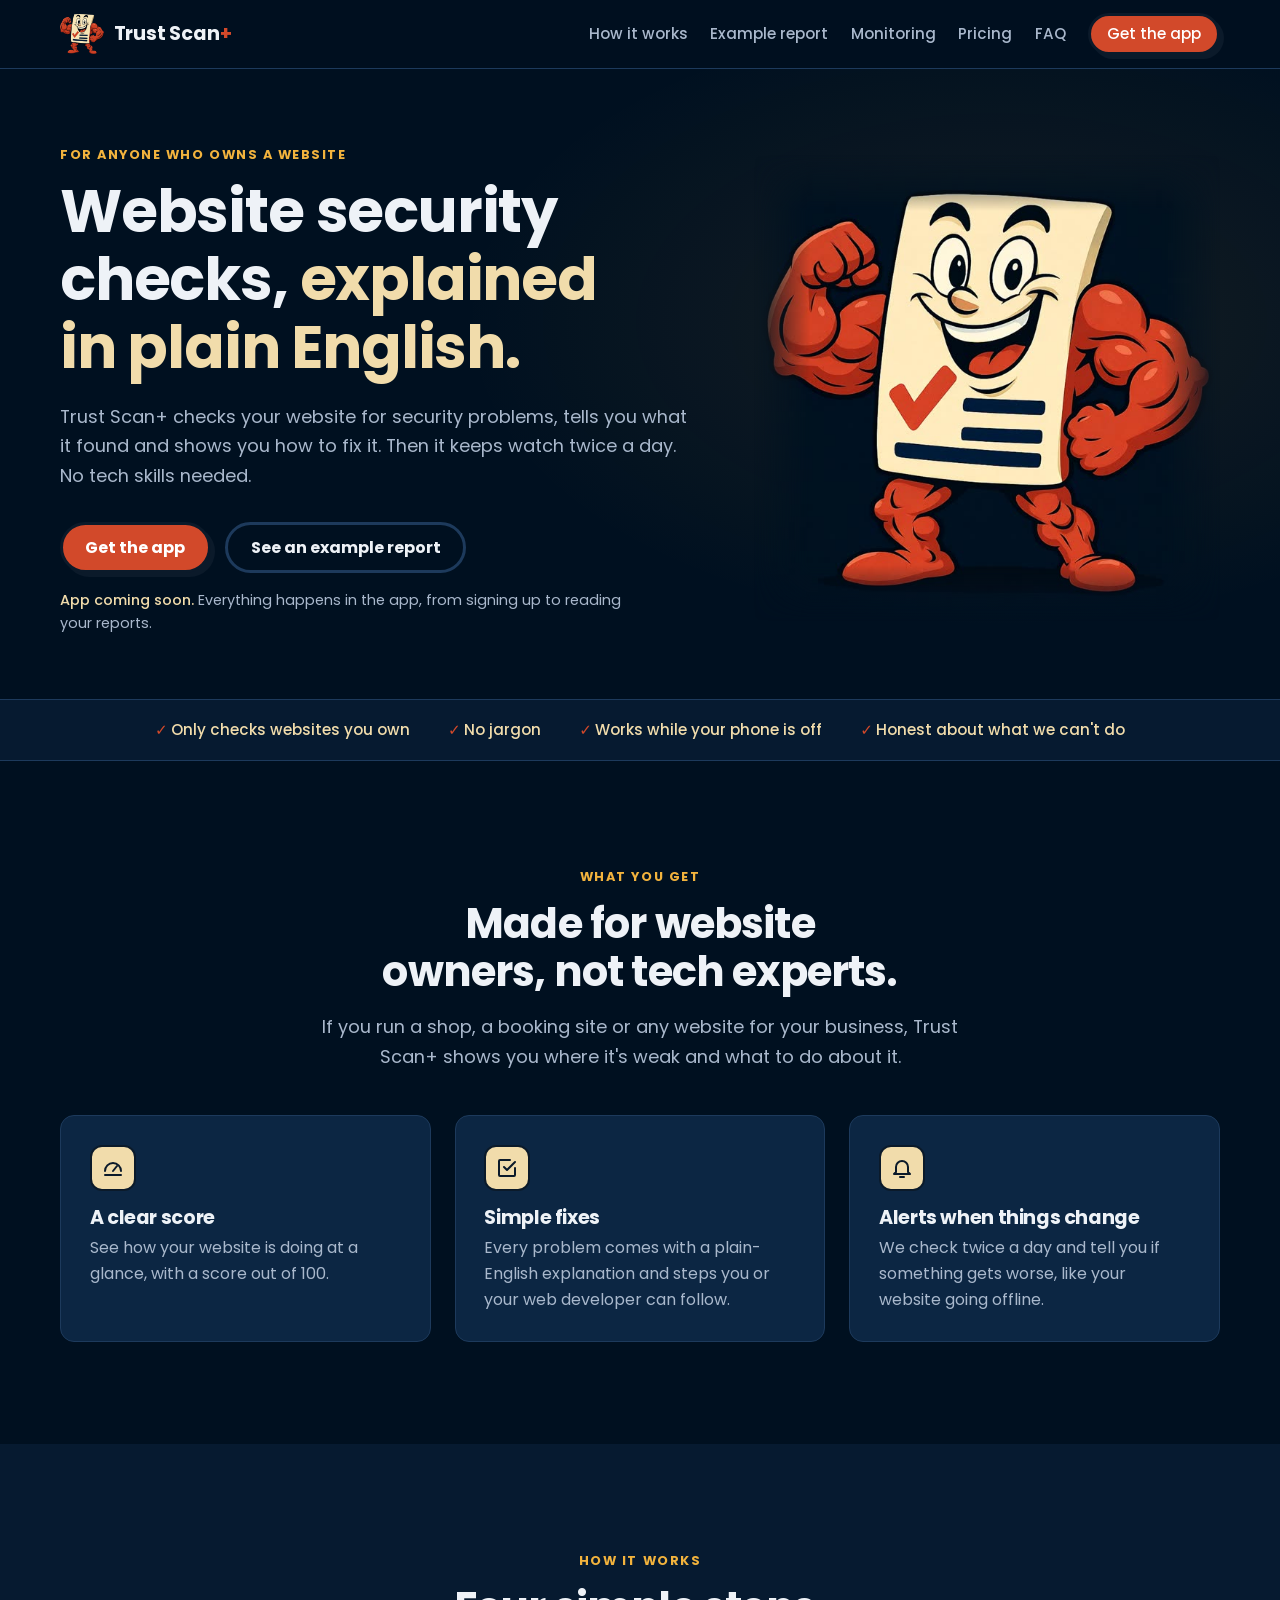
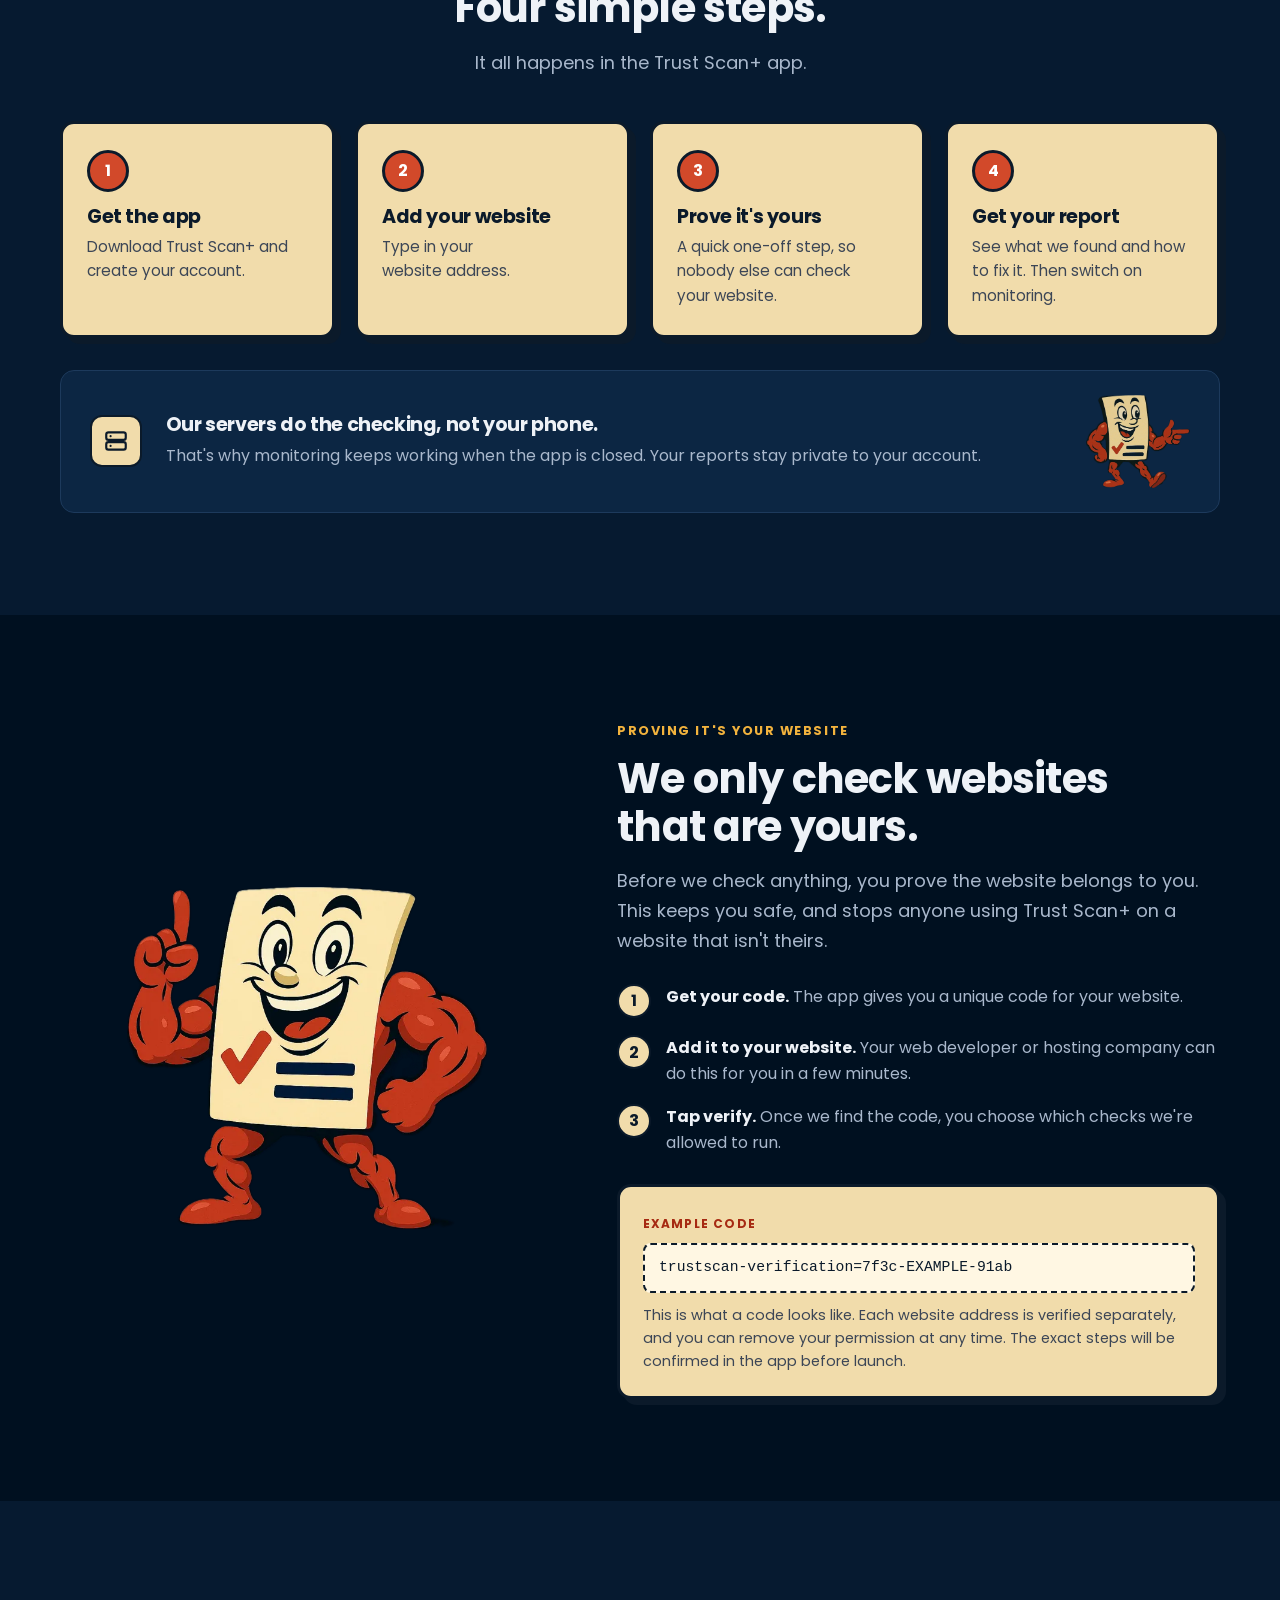
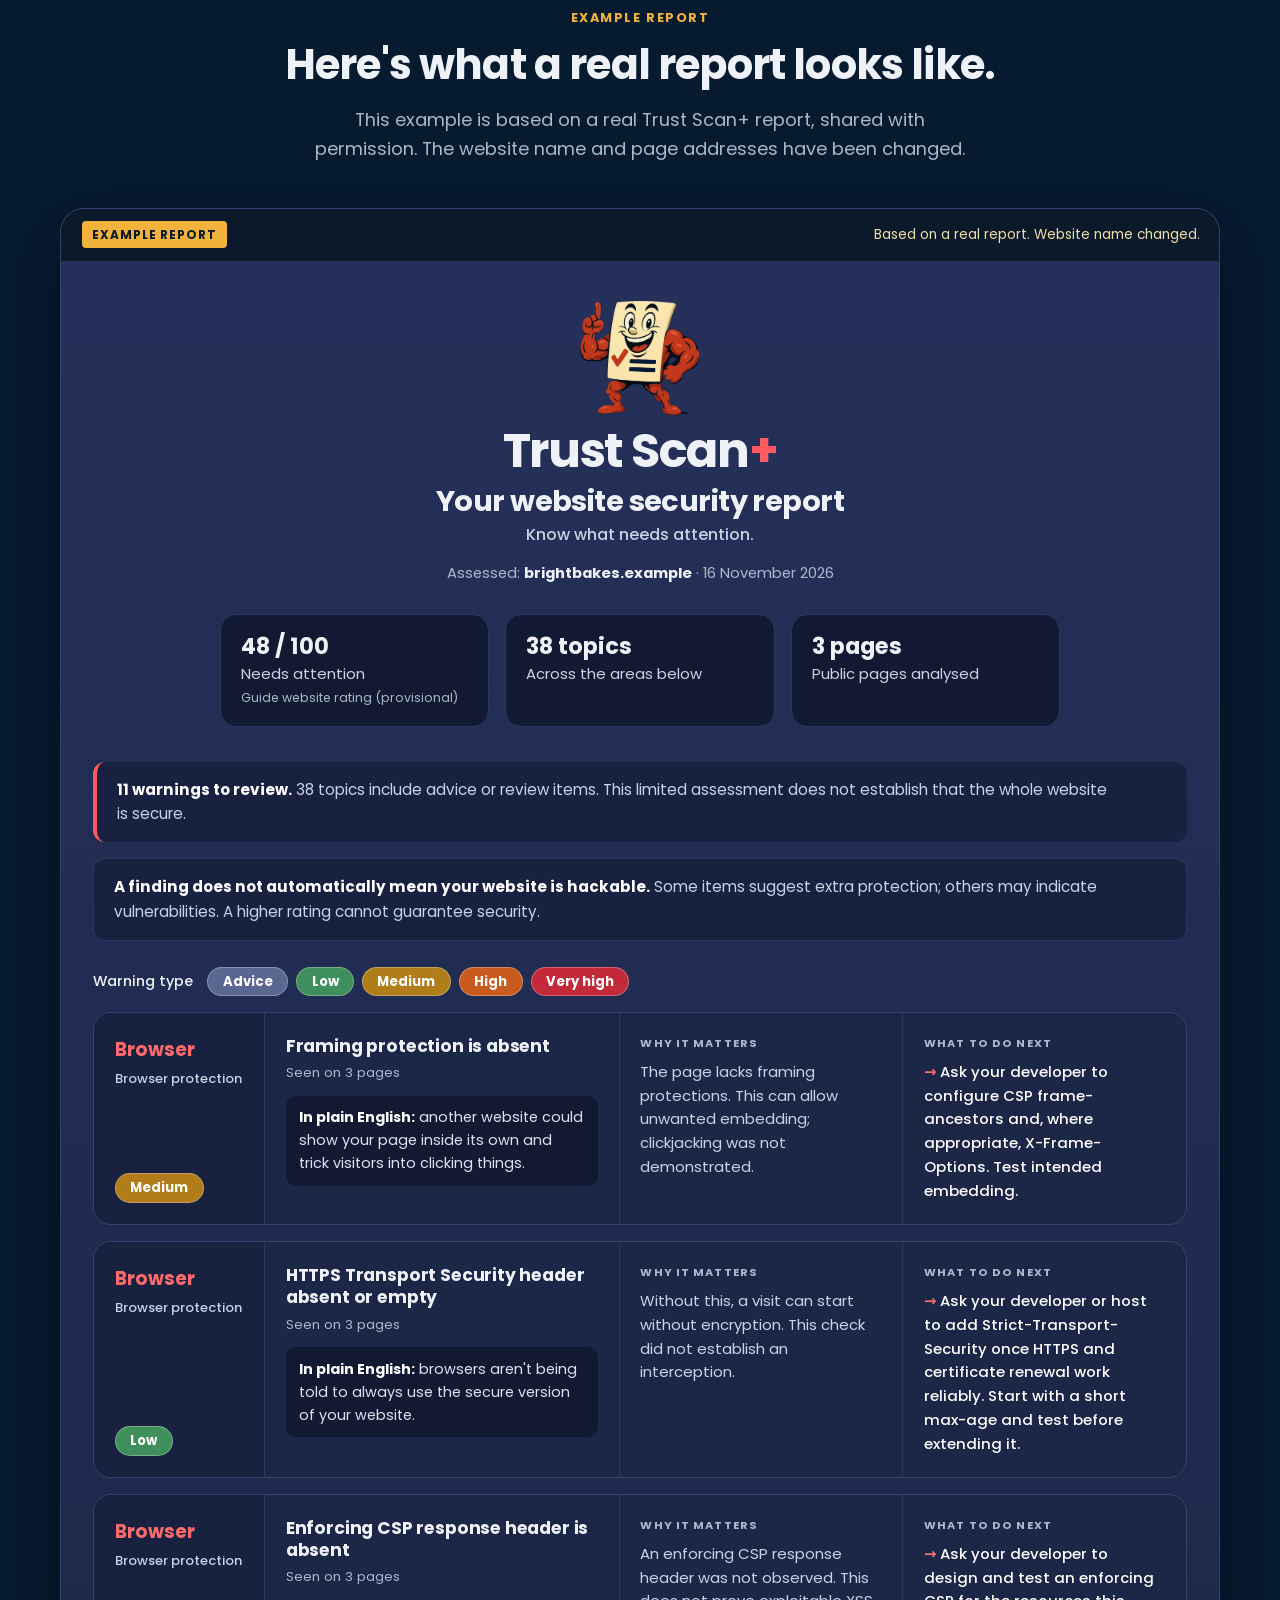
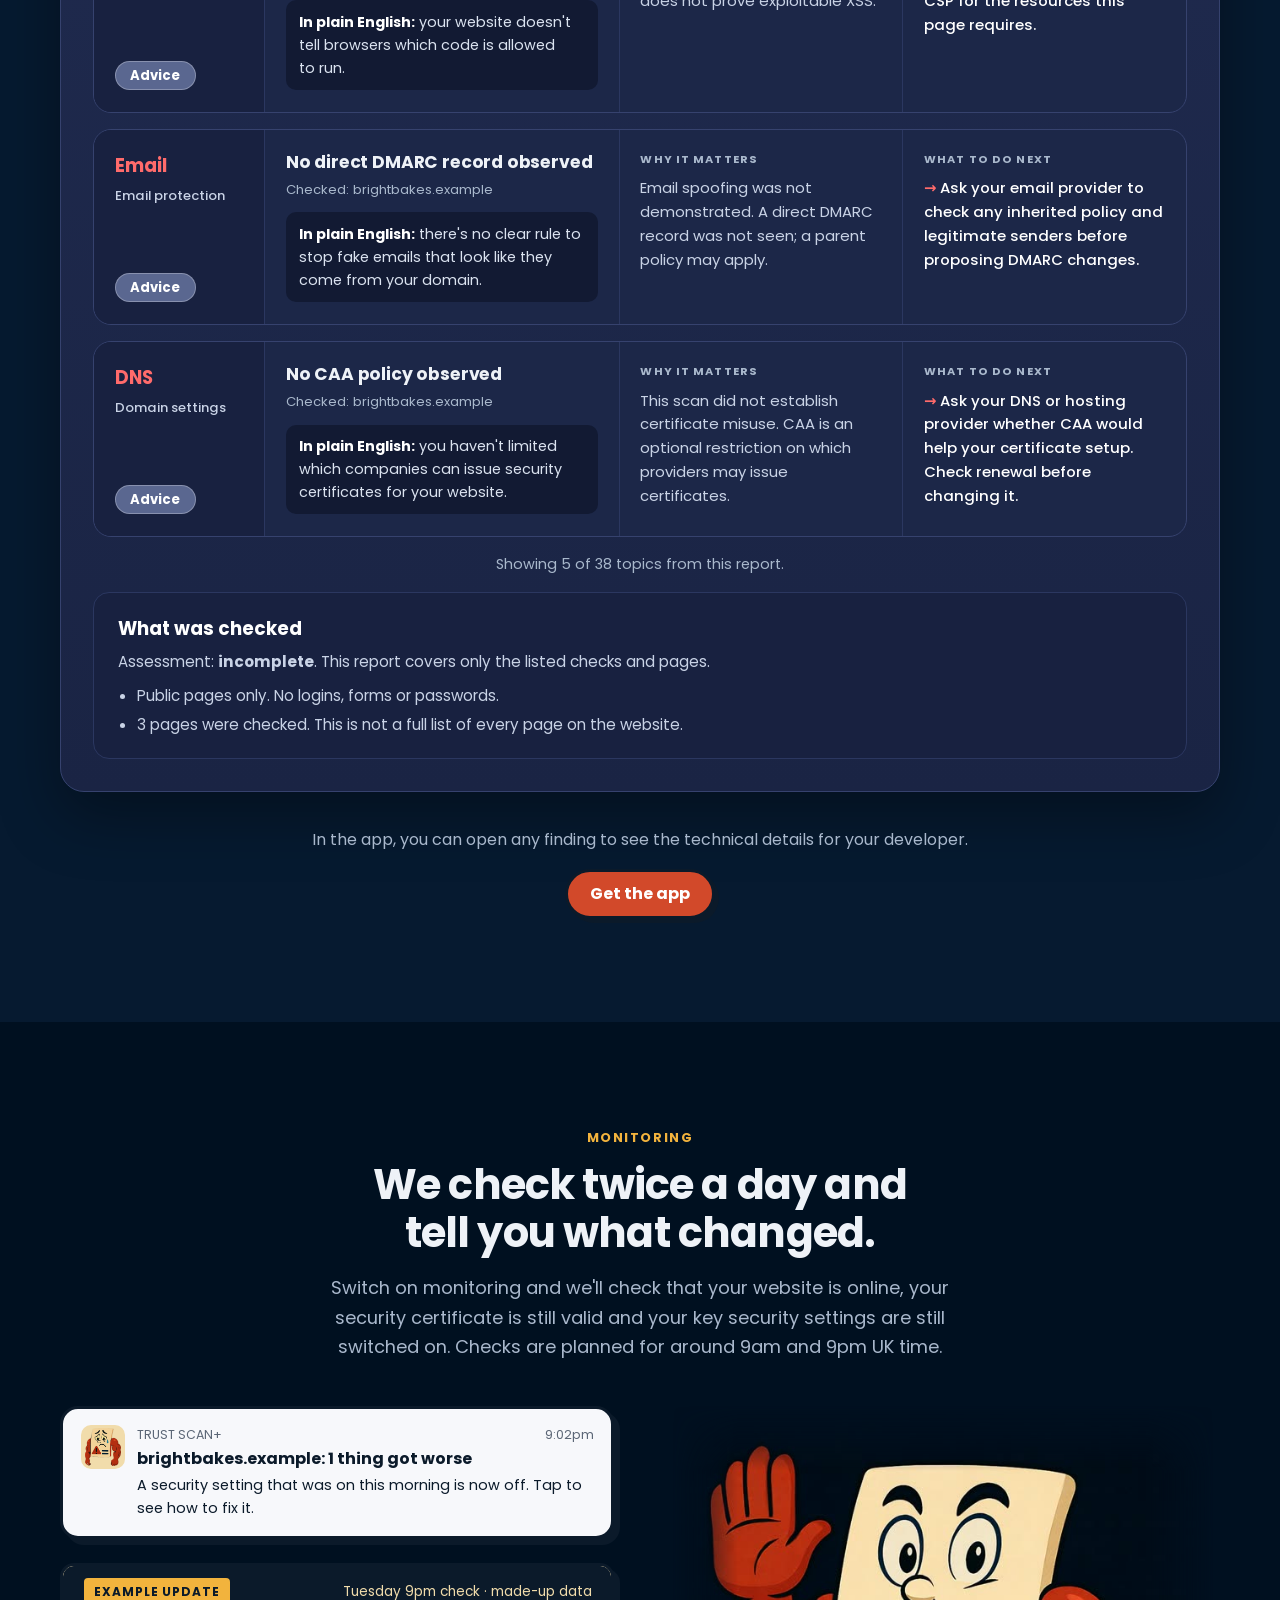
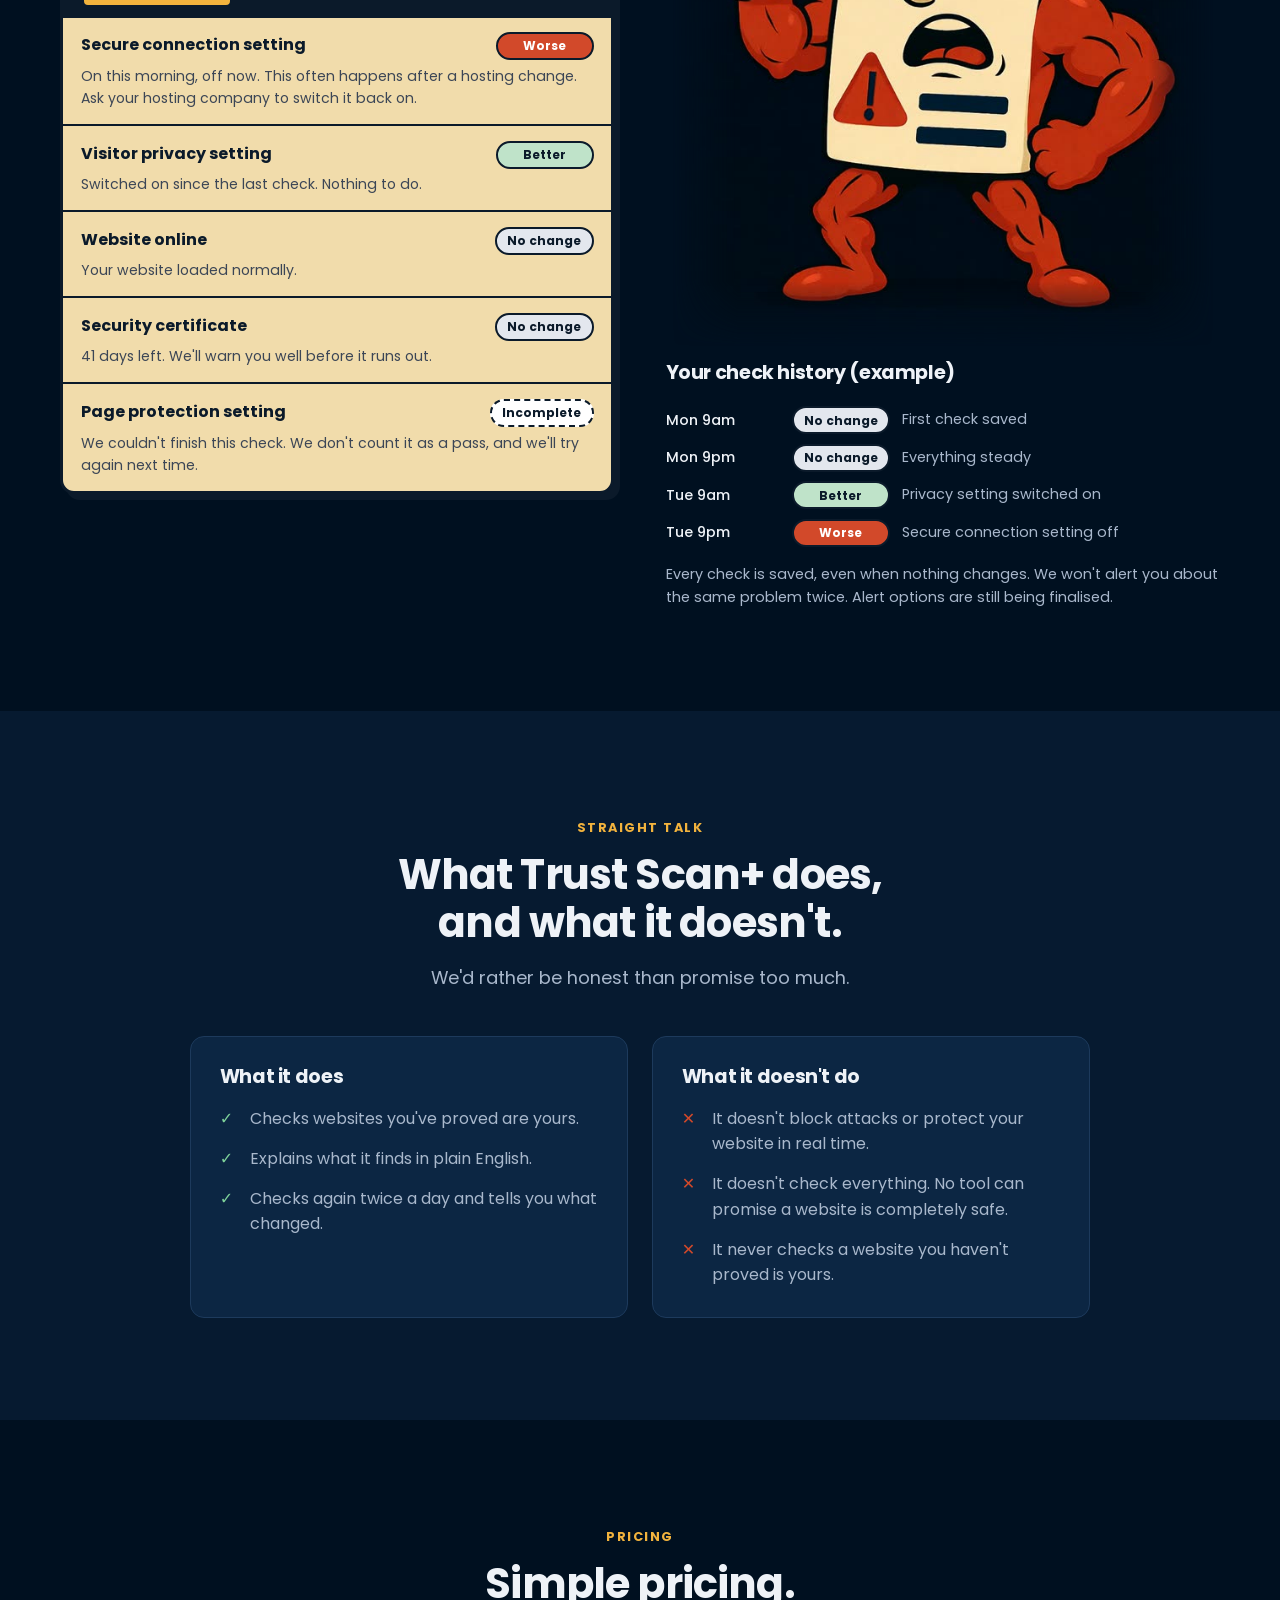
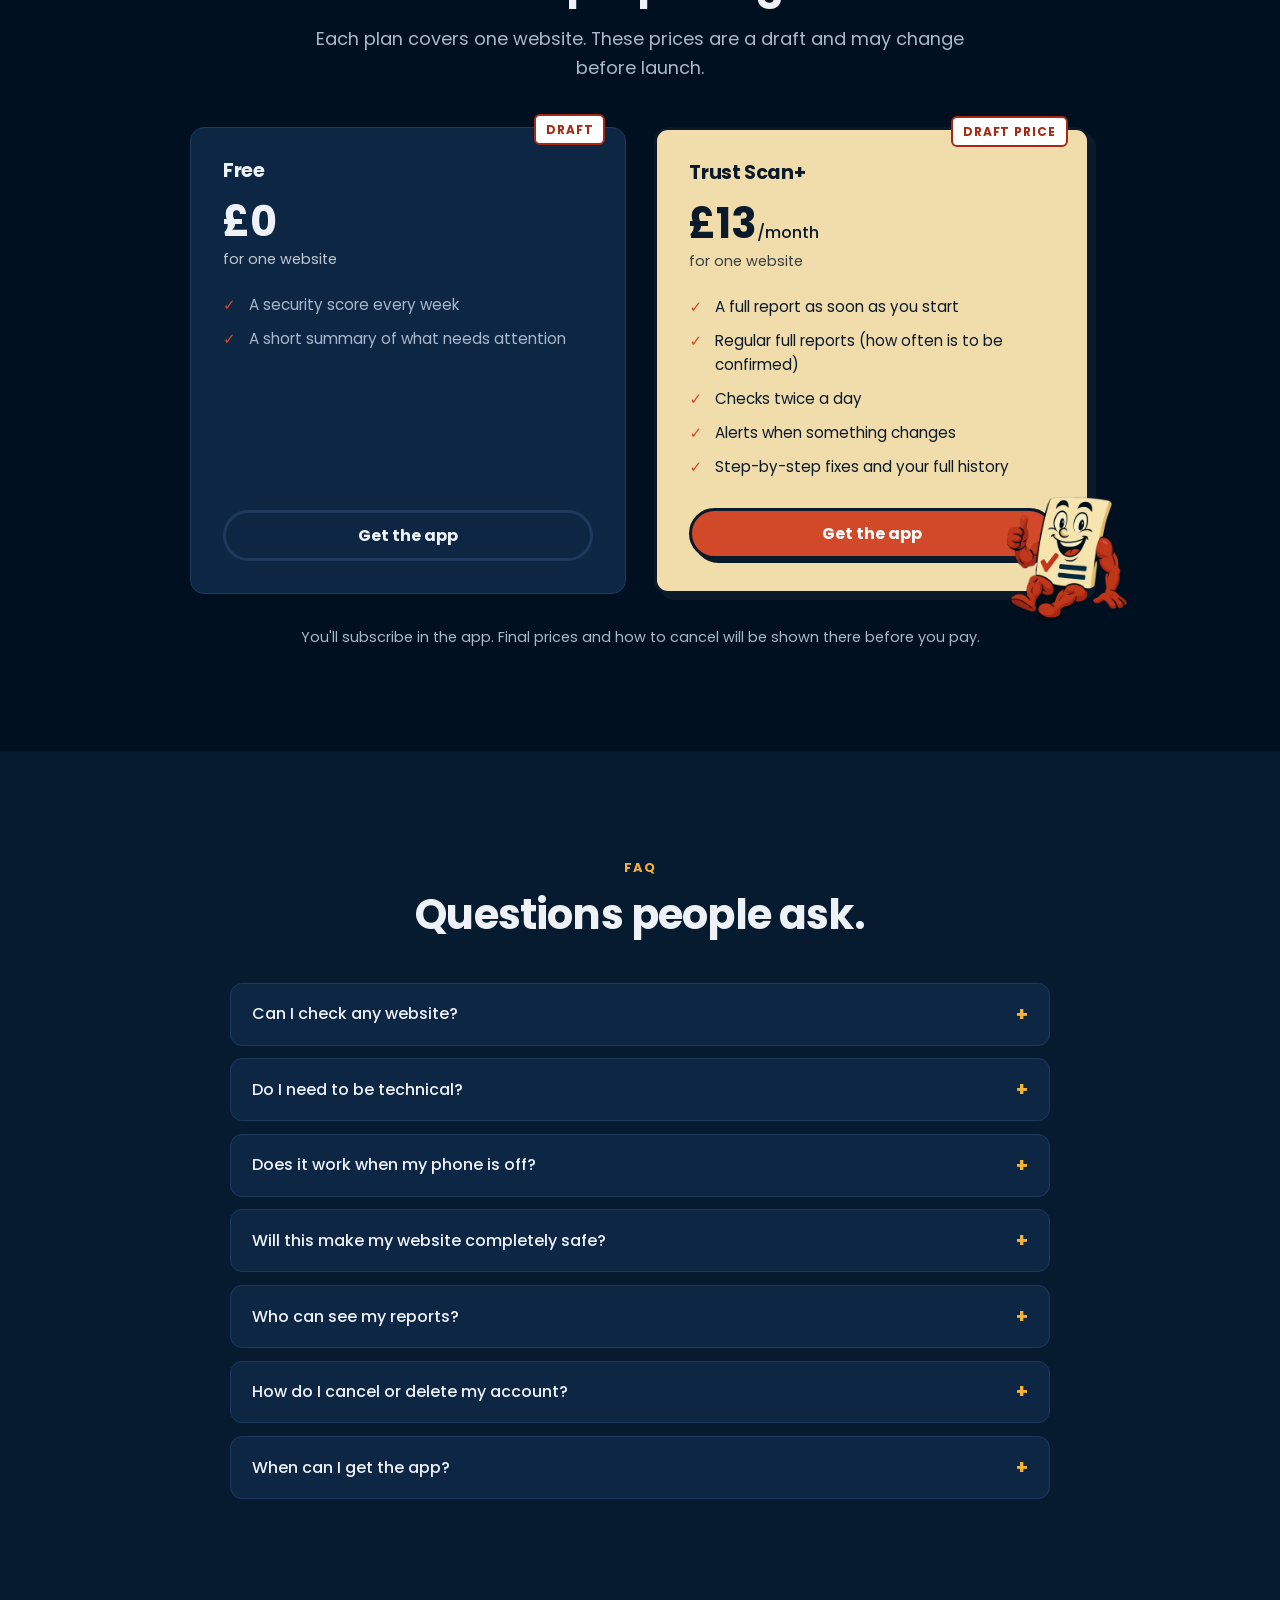
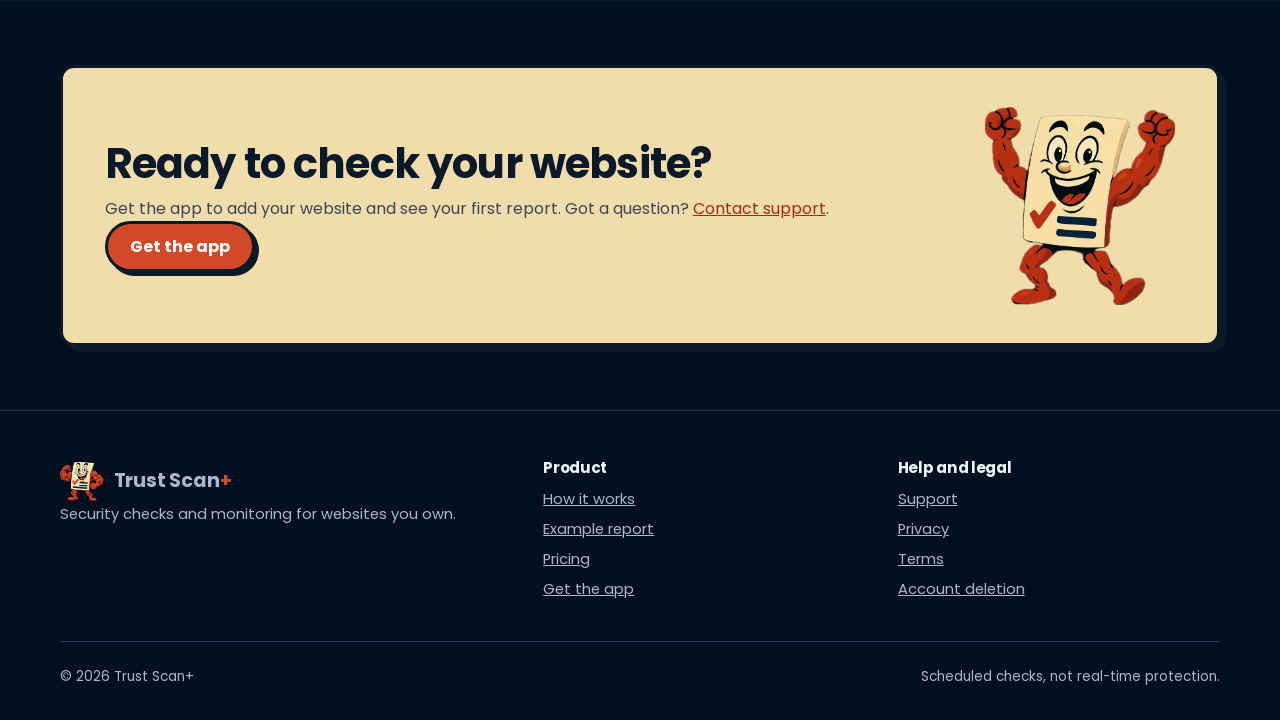
==== commit 40628d0c: "Example report in the real in-app design; softer, larger animated mascots - Example report rebuilt t" ====
--- a/index.html
+++ b/index.html
@@ -167,101 +167,109 @@
       <div class="wrap">
         <div class="section-head center">
           <span class="eyebrow">Example report</span>
-          <h2>Here's what a report looks like.</h2>
-          <p class="lead">Each problem shows how serious it is, what it means and how to fix it. Tap any problem below to see more.</p>
-        </div>
-        <div class="report-layout">
-          <article class="paper report" aria-label="Example security report with made-up data">
-            <div class="sample-banner">
-              <span class="badge badge-sample">Example report</span>
-              <span>Made-up website. Not a real scan.</span>
+          <h2>Here's what a real report looks like.</h2>
+          <p class="lead">This example is based on a real Trust Scan+ report, shared with permission. The website name and page addresses have been changed.</p>
+        </div>
+
+        <article class="rpt" aria-label="Example security report">
+          <div class="sample-banner">
+            <span class="badge badge-sample">Example report</span>
+            <span>Based on a real report. Website name changed.</span>
+          </div>
+          <header class="rpt-head">
+            <img src="assets/site/img/mascot-tip.webp" alt="" width="600" height="571" loading="lazy">
+            <p class="rpt-brand">Trust Scan<span class="plus">+</span></p>
+            <h3>Your website security report</h3>
+            <p class="rpt-sub">Know what needs attention.</p>
+            <p class="rpt-meta">Assessed: <strong>brightbakes.example</strong> · 16 November 2026</p>
+            <div class="rpt-stats">
+              <div><b>48 / 100</b><span>Needs attention</span><small>Guide website rating (provisional)</small></div>
+              <div><b>38 topics</b><span>Across the areas below</span></div>
+              <div><b>3 pages</b><span>Public pages analysed</span></div>
             </div>
-            <div class="report-body">
-              <div class="report-top">
-                <div class="score" role="img" aria-label="Example score 72 out of 100"><div><b>72</b><span>out of 100</span></div></div>
-                <div class="report-meta">
-                  <h3>brightbakes.example</h3>
-                  <p>Full report · Tuesday 10 November 2026</p>
-                  <div class="tally">
-                    <span class="sev sev-high">1 high</span>
-                    <span class="sev sev-medium">2 medium</span>
-                    <span class="sev sev-low">1 low</span>
-                    <span class="sev sev-pass">9 passed</span>
-                    <span class="sev sev-incomplete">1 incomplete</span>
-                  </div>
+          </header>
+
+          <div class="rpt-body">
+            <p class="rpt-alert"><strong>11 warnings to review.</strong> 38 topics include advice or review items. This limited assessment does not establish that the whole website is secure.</p>
+            <p class="rpt-note"><strong>A finding does not automatically mean your website is hackable.</strong> Some items suggest extra protection; others may indicate vulnerabilities. A higher rating cannot guarantee security.</p>
+
+            <div class="rpt-legend">
+              <span>Warning type</span>
+              <span class="pill pill-advice">Advice</span>
+              <span class="pill pill-low">Low</span>
+              <span class="pill pill-medium">Medium</span>
+              <span class="pill pill-high">High</span>
+              <span class="pill pill-very">Very high</span>
+            </div>
+
+            <ul class="rpt-list">
+              <li class="rpt-row">
+                <div class="rpt-area"><b>Browser</b><span>Browser protection</span><span class="pill pill-medium">Medium</span></div>
+                <div>
+                  <h4>Framing protection is absent</h4>
+                  <p class="rpt-checked">Seen on 3 pages</p>
+                  <p class="plain"><strong>In plain English:</strong> another website could show your page inside its own and trick visitors into clicking things.</p>
                 </div>
-              </div>
-
-              <ul class="findings">
-                <li class="finding">
-                  <details open>
-                    <summary><span class="sev sev-high">High</span><span>Your security certificate runs out in 9 days</span></summary>
-                    <div class="detail">
-                      <p><strong>What it means:</strong> The certificate is what puts the padlock in the address bar. When it runs out, visitors see a warning that your website isn't secure, and most will leave.</p>
-                      <p><strong>How to fix it:</strong> Ask your hosting company to renew it, or to switch on automatic renewal.</p>
-                    </div>
-                  </details>
-                </li>
-                <li class="finding">
-                  <details>
-                    <summary><span class="sev sev-medium">Medium</span><span>A protection against harmful code is switched off</span></summary>
-                    <div class="detail">
-                      <p><strong>What it means:</strong> Your website isn't telling browsers which code is safe to run, so harmful code is harder to block.</p>
-                      <p><strong>How to fix it:</strong> Ask your web developer to switch this protection on.</p>
-                      <p class="dev-note"><strong>For your developer:</strong> add a Content-Security-Policy header.</p>
-                    </div>
-                  </details>
-                </li>
-                <li class="finding">
-                  <details>
-                    <summary><span class="sev sev-medium">Medium</span><span>Your website still allows an old, weak type of connection</span></summary>
-                    <div class="detail">
-                      <p><strong>What it means:</strong> Older connection types have known weaknesses that modern ones have fixed.</p>
-                      <p><strong>How to fix it:</strong> Ask your hosting company to switch off the old types.</p>
-                      <p class="dev-note"><strong>For your developer:</strong> disable TLS 1.0 and 1.1.</p>
-                    </div>
-                  </details>
-                </li>
-                <li class="finding">
-                  <details>
-                    <summary><span class="sev sev-low">Low</span><span>Your website shows which software it runs on</span></summary>
-                    <div class="detail">
-                      <p><strong>What it means:</strong> This makes it easier for someone to look up known problems with that software.</p>
-                      <p><strong>How to fix it:</strong> Ask your web developer to hide the software version.</p>
-                    </div>
-                  </details>
-                </li>
-                <li class="finding">
-                  <details>
-                    <summary><span class="sev sev-incomplete">Incomplete</span><span>We couldn't finish the email protection check</span></summary>
-                    <div class="detail">
-                      <p><strong>What it means:</strong> This check timed out, so we don't know the answer. We never count an unfinished check as a pass.</p>
-                      <p><strong>What happens next:</strong> We'll try again in your next report.</p>
-                    </div>
-                  </details>
-                </li>
+                <div><span class="col-label">Why it matters</span><p>The page lacks framing protections. This can allow unwanted embedding; clickjacking was not demonstrated.</p></div>
+                <div class="rpt-next"><span class="col-label">What to do next</span><p>Ask your developer to configure CSP frame-ancestors and, where appropriate, X-Frame-Options. Test intended embedding.</p></div>
+              </li>
+              <li class="rpt-row">
+                <div class="rpt-area"><b>Browser</b><span>Browser protection</span><span class="pill pill-low">Low</span></div>
+                <div>
+                  <h4>HTTPS Transport Security header absent or empty</h4>
+                  <p class="rpt-checked">Seen on 3 pages</p>
+                  <p class="plain"><strong>In plain English:</strong> browsers aren't being told to always use the secure version of your website.</p>
+                </div>
+                <div><span class="col-label">Why it matters</span><p>Without this, a visit can start without encryption. This check did not establish an interception.</p></div>
+                <div class="rpt-next"><span class="col-label">What to do next</span><p>Ask your developer or host to add Strict-Transport-Security once HTTPS and certificate renewal work reliably. Start with a short max-age and test before extending it.</p></div>
+              </li>
+              <li class="rpt-row">
+                <div class="rpt-area"><b>Browser</b><span>Browser protection</span><span class="pill pill-advice">Advice</span></div>
+                <div>
+                  <h4>Enforcing CSP response header is absent</h4>
+                  <p class="rpt-checked">Seen on 3 pages</p>
+                  <p class="plain"><strong>In plain English:</strong> your website doesn't tell browsers which code is allowed to run.</p>
+                </div>
+                <div><span class="col-label">Why it matters</span><p>An enforcing CSP response header was not observed. This does not prove exploitable XSS.</p></div>
+                <div class="rpt-next"><span class="col-label">What to do next</span><p>Ask your developer to design and test an enforcing CSP for the resources this page requires.</p></div>
+              </li>
+              <li class="rpt-row">
+                <div class="rpt-area"><b>Email</b><span>Email protection</span><span class="pill pill-advice">Advice</span></div>
+                <div>
+                  <h4>No direct DMARC record observed</h4>
+                  <p class="rpt-checked">Checked: brightbakes.example</p>
+                  <p class="plain"><strong>In plain English:</strong> there's no clear rule to stop fake emails that look like they come from your domain.</p>
+                </div>
+                <div><span class="col-label">Why it matters</span><p>Email spoofing was not demonstrated. A direct DMARC record was not seen; a parent policy may apply.</p></div>
+                <div class="rpt-next"><span class="col-label">What to do next</span><p>Ask your email provider to check any inherited policy and legitimate senders before proposing DMARC changes.</p></div>
+              </li>
+              <li class="rpt-row">
+                <div class="rpt-area"><b>DNS</b><span>Domain settings</span><span class="pill pill-advice">Advice</span></div>
+                <div>
+                  <h4>No CAA policy observed</h4>
+                  <p class="rpt-checked">Checked: brightbakes.example</p>
+                  <p class="plain"><strong>In plain English:</strong> you haven't limited which companies can issue security certificates for your website.</p>
+                </div>
+                <div><span class="col-label">Why it matters</span><p>This scan did not establish certificate misuse. CAA is an optional restriction on which providers may issue certificates.</p></div>
+                <div class="rpt-next"><span class="col-label">What to do next</span><p>Ask your DNS or hosting provider whether CAA would help your certificate setup. Check renewal before changing it.</p></div>
+              </li>
+            </ul>
+            <p class="rpt-more">Showing 5 of 38 topics from this report.</p>
+
+            <div class="rpt-checked-box">
+              <h4>What was checked</h4>
+              <p>Assessment: <strong>incomplete</strong>. This report covers only the listed checks and pages.</p>
+              <ul>
+                <li>Public pages only. No logins, forms or passwords.</li>
+                <li>3 pages were checked. This is not a full list of every page on the website.</li>
               </ul>
-
-              <div class="coverage">
-                <span><strong>13 of 14 checks finished</strong></span>
-                <span class="bar" aria-hidden="true"><i></i></span>
-                <span>Passed: secure connection, padlock on every page and 7 more</span>
-              </div>
             </div>
-          </article>
-
-          <div class="report-aside">
-            <h3>In every full report</h3>
-            <ul>
-              <li><strong>A score</strong> so you can see where you stand.</li>
-              <li><strong>What to fix first</strong>, from most to least serious.</li>
-              <li><strong>Clear steps</strong> to fix each problem.</li>
-              <li><strong>A note for your developer</strong> when there's a technical detail to pass on.</li>
-              <li><strong>Your history</strong> so you can see things improve.</li>
-            </ul>
-            <p>This is an example only. The report in the app may look different.</p>
-            <a class="btn btn-primary" href="coming-soon.html" data-app-link>Get the app</a>
-          </div>
+          </div>
+        </article>
+
+        <div class="report-cta">
+          <p>In the app, you can open any finding to see the technical details for your developer.</p>
+          <a class="btn btn-primary" href="coming-soon.html" data-app-link>Get the app</a>
         </div>
       </div>
     </section>
--- a/styles.css
+++ b/styles.css
@@ -239,13 +239,13 @@
 /* Animated mascots: their background is #001020, so the frame matches it
    and a soft radial mask hides the square edge on lighter sections. */
 .anim {
-  width: min(100%, 440px);
+  width: min(100%, 540px);
   margin-inline: auto;
   aspect-ratio: 1 / 1;
-  background: var(--night);
-  border-radius: 50%;
-  -webkit-mask-image: radial-gradient(circle at 50% 50%, #000 58%, transparent 71%);
-          mask-image: radial-gradient(circle at 50% 50%, #000 58%, transparent 71%);
+  -webkit-mask-image: linear-gradient(to right, transparent, #000 12%, #000 88%, transparent), linear-gradient(to bottom, transparent, #000 12%, #000 88%, transparent);
+          mask-image: linear-gradient(to right, transparent, #000 12%, #000 88%, transparent), linear-gradient(to bottom, transparent, #000 12%, #000 88%, transparent);
+  -webkit-mask-composite: source-in;
+          mask-composite: intersect;
 }
 .anim video { width: 100%; height: 100%; object-fit: cover; }
 
@@ -827,7 +827,7 @@
   .split, .split.reverse, .hero .split, .monitor-grid, .pricing { grid-template-columns: 1fr; }
   .split.reverse > :first-child { order: 0; }
   .hero { padding-top: 2.5rem; text-align: left; }
-  .hero .anim { width: min(80%, 320px); }
+  .hero .anim { width: min(92%, 380px); }
   .cards { grid-template-columns: 1fr; }
   .final-cta .paper { grid-template-columns: 1fr; text-align: center; }
   .final-cta img { margin: 0 auto; width: 150px; }
@@ -872,3 +872,167 @@
   .steps li { display: grid; grid-template-columns: auto 1fr; column-gap: 1rem; align-items: center; }
   .steps li::before { grid-row: span 2; margin-bottom: 0; }
 }
+
+/* Open mobile menu */
+@media (max-width: 860px) {
+  .site-nav { box-shadow: 0 18px 30px rgba(0, 0, 0, .45); padding: .5rem 1.25rem 1.5rem; }
+  .site-nav li:not(:last-child) { border-bottom: 1px solid var(--line-dark); }
+  .site-nav a { padding: .9rem .2rem; color: var(--text); }
+  .site-nav a.btn {
+    display: flex;
+    justify-content: center;
+    text-align: center;
+    max-width: 420px;
+    margin: 1.2rem auto 0;
+    padding: .85rem 1.4rem;
+  }
+  .site-nav li:nth-last-child(2) { border-bottom: 0; }
+}
+
+/* ---------- Example report (matches the in-app report design) ---------- */
+.rpt {
+  background: linear-gradient(180deg, #25315a, #1a2444);
+  border: 1px solid #36426e;
+  border-radius: 24px;
+  overflow: hidden;
+  box-shadow: 0 24px 60px rgba(0, 0, 0, .35);
+}
+.rpt .sample-banner { border-radius: 0; }
+.rpt-head { text-align: center; padding: 2.5rem 1.5rem 2.2rem; }
+.rpt-head img { width: 120px; margin: 0 auto .6rem; }
+.rpt-brand { font-size: clamp(2rem, 5vw, 3rem); font-weight: 700; letter-spacing: -.03em; line-height: 1.1; }
+.rpt-brand .plus { color: #ff5a5f; }
+.rpt-head h3 { font-size: clamp(1.3rem, 3vw, 1.8rem); margin: .5rem 0 .2rem; }
+.rpt-sub { color: #c9d3e6; font-weight: 500; }
+.rpt-meta { color: var(--muted); font-size: .92rem; margin-top: .9rem; }
+.rpt-meta strong { color: var(--text); }
+.rpt-stats {
+  display: grid;
+  grid-template-columns: repeat(3, 1fr);
+  gap: 1rem;
+  max-width: 840px;
+  margin: 1.8rem auto 0;
+  text-align: left;
+}
+.rpt-stats div {
+  background: #121a33;
+  border: 1px solid #2b3760;
+  border-radius: 16px;
+  padding: 1.1rem 1.25rem;
+  display: grid;
+  gap: .15rem;
+  align-content: start;
+}
+.rpt-stats b { font-size: 1.4rem; line-height: 1.2; }
+.rpt-stats span { color: #c9d3e6; font-size: .93rem; }
+.rpt-stats small { color: var(--muted); font-size: .78rem; }
+
+.rpt-body { padding: 0 clamp(1rem, 3vw, 2rem) 2rem; display: grid; gap: 1rem; }
+.rpt-alert, .rpt-note {
+  background: #182140;
+  border-radius: 12px;
+  padding: 1rem 1.25rem;
+  color: #c9d3e6;
+  font-size: .95rem;
+}
+.rpt-alert { border-left: 4px solid #ff5a5f; }
+.rpt-note { border: 1px solid #2b3760; }
+.rpt-alert strong, .rpt-note strong, .plain strong { color: #fff; }
+
+.rpt-legend {
+  display: flex;
+  flex-wrap: wrap;
+  gap: .5rem;
+  align-items: center;
+  font-size: .9rem;
+  font-weight: 500;
+  margin-top: .6rem;
+}
+.rpt-legend > span:first-child { margin-right: .4rem; }
+.pill {
+  display: inline-flex;
+  align-items: center;
+  font-weight: 700;
+  font-size: .82rem;
+  line-height: 1;
+  border-radius: 999px;
+  padding: .45rem .9rem;
+  color: #fff;
+  border: 1px solid rgba(255, 255, 255, .28);
+}
+.pill-advice { background: #5a6790; }
+.pill-low { background: #3f8f5c; }
+.pill-medium { background: #b07d1a; }
+.pill-high { background: #c85a1e; }
+.pill-very { background: #c22a3a; }
+
+.rpt-list { list-style: none; display: grid; gap: 1rem; }
+.rpt-row {
+  display: grid;
+  grid-template-columns: 170px 1.25fr 1fr 1fr;
+  background: #1c2748;
+  border: 1px solid #36426e;
+  border-radius: 18px;
+  overflow: hidden;
+}
+.rpt-row > div { padding: 1.35rem 1.3rem; border-left: 1px solid #2b3760; }
+.rpt-row > .rpt-area {
+  border-left: 0;
+  background: #182140;
+  display: flex;
+  flex-direction: column;
+  align-items: flex-start;
+  gap: .25rem;
+}
+.rpt-area b { color: #ff6b6b; font-size: 1.15rem; }
+.rpt-area > span:not(.pill) { font-size: .82rem; font-weight: 500; color: #c9d3e6; }
+.rpt-area .pill { margin-top: auto; }
+.rpt-row h4 { font-size: 1.08rem; line-height: 1.3; margin-bottom: .3rem; letter-spacing: -.01em; }
+.rpt-row p { font-size: .93rem; color: #c9d3e6; }
+.rpt-row .rpt-checked { font-size: .82rem; color: var(--muted); }
+.rpt-row .plain {
+  margin-top: .8rem;
+  font-size: .9rem;
+  background: #121a33;
+  border-radius: 10px;
+  padding: .65rem .8rem;
+  color: #dbe3f0;
+}
+.col-label {
+  display: block;
+  font-size: .7rem;
+  font-weight: 700;
+  letter-spacing: .1em;
+  text-transform: uppercase;
+  color: var(--muted);
+  margin-bottom: .45rem;
+}
+.rpt-next p { color: #fff; font-weight: 500; }
+.rpt-next p::before { content: "\2192\00a0"; color: #ff6b6b; font-weight: 700; }
+.rpt-more { text-align: center; color: var(--muted); font-size: .9rem; }
+.rpt-checked-box {
+  background: #182140;
+  border: 1px solid #2b3760;
+  border-radius: 16px;
+  padding: 1.3rem 1.5rem;
+  color: #c9d3e6;
+  font-size: .95rem;
+}
+.rpt-checked-box h4 { font-size: 1.15rem; color: #fff; margin-bottom: .4rem; }
+.rpt-checked-box ul { margin: .6rem 0 0 1.2rem; display: grid; gap: .3rem; }
+.report-cta { text-align: center; margin-top: 2.2rem; color: var(--muted); }
+.report-cta .btn { margin-top: 1rem; }
+
+@media (max-width: 900px) {
+  .rpt-row { grid-template-columns: 1fr; }
+  .rpt-row > div { border-left: 0; border-top: 1px solid #2b3760; padding: 1.1rem 1.15rem; }
+  .rpt-row > .rpt-area { border-top: 0; flex-direction: row; flex-wrap: wrap; align-items: center; gap: .2rem .7rem; }
+  .rpt-row > .rpt-area { flex-wrap: nowrap; }
+  .rpt-area > span:not(.pill) { flex: 1; min-width: 0; }
+  .rpt-area .pill { margin: 0; flex-shrink: 0; }
+}
+@media (max-width: 560px) {
+  .rpt-stats { grid-template-columns: 1fr; }
+  .rpt-head { padding: 2rem 1rem 1.6rem; }
+  .report-cta .btn { width: 100%; }
+}
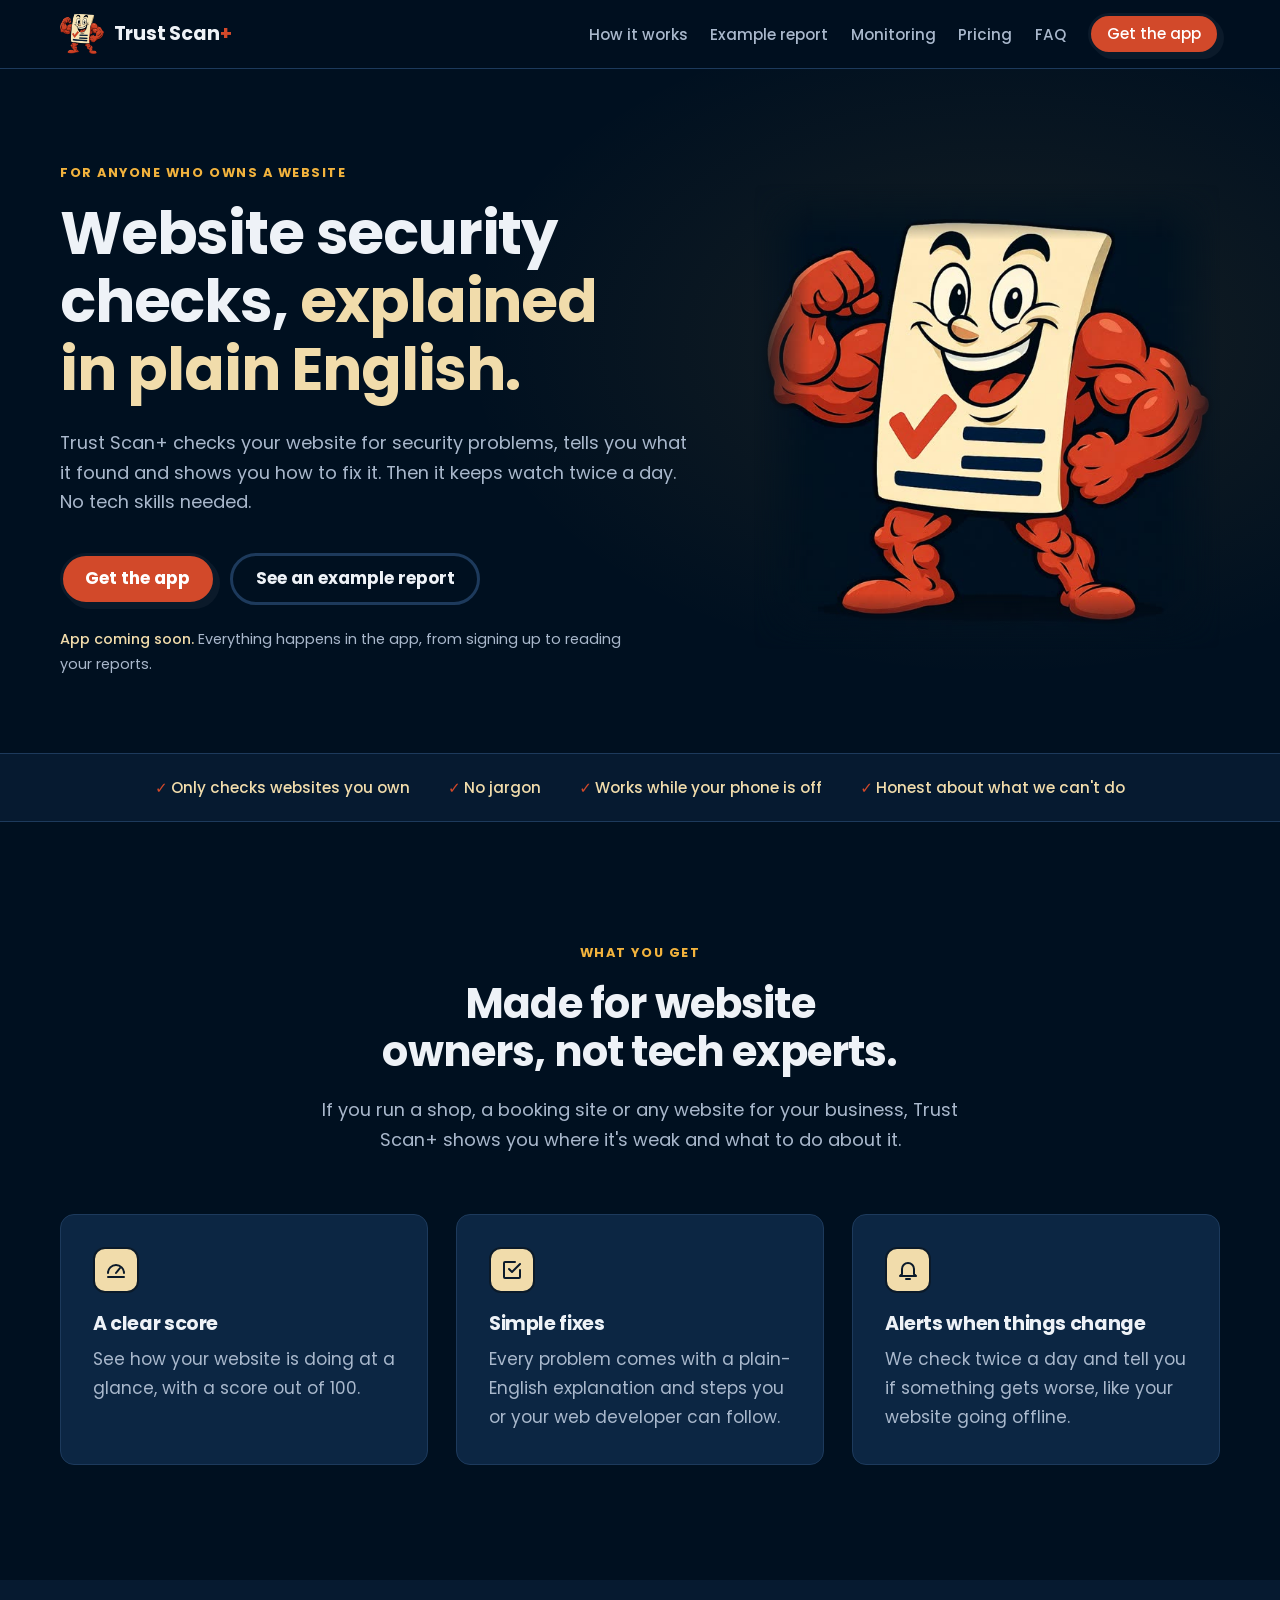
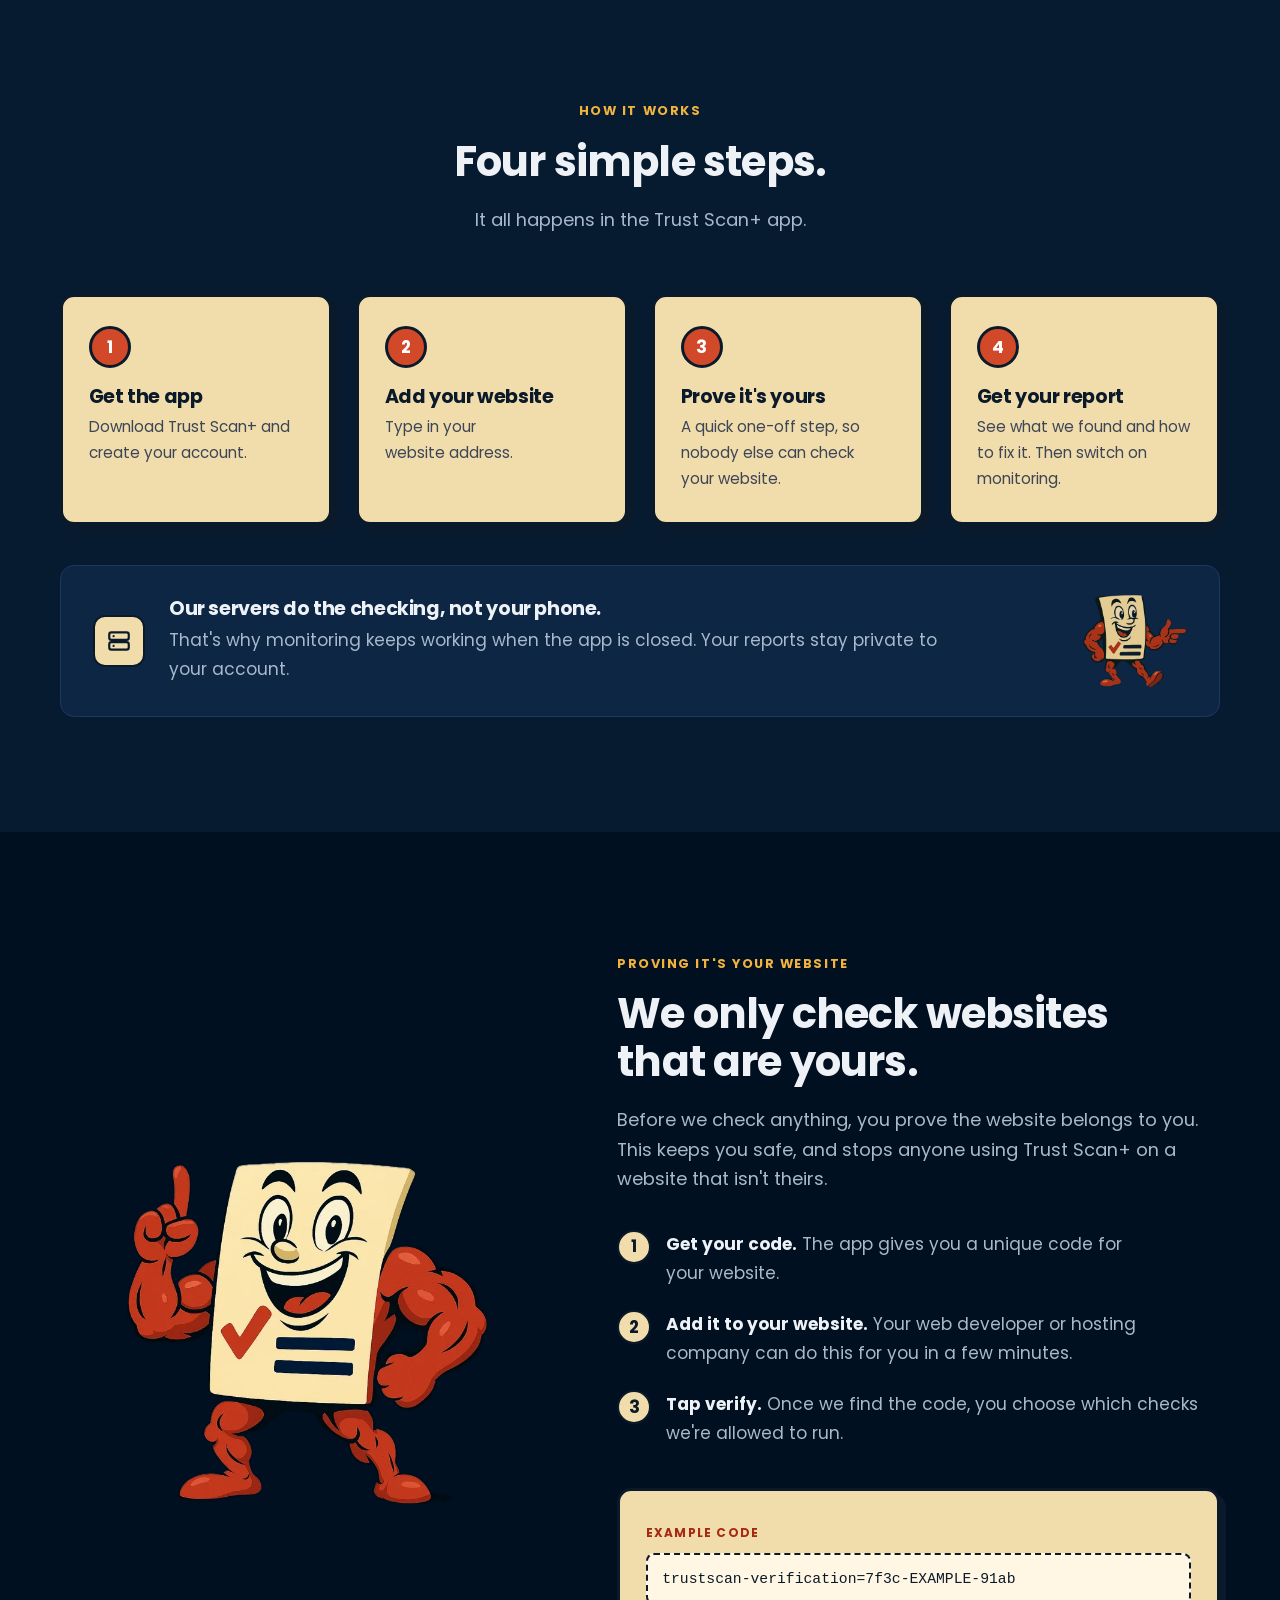
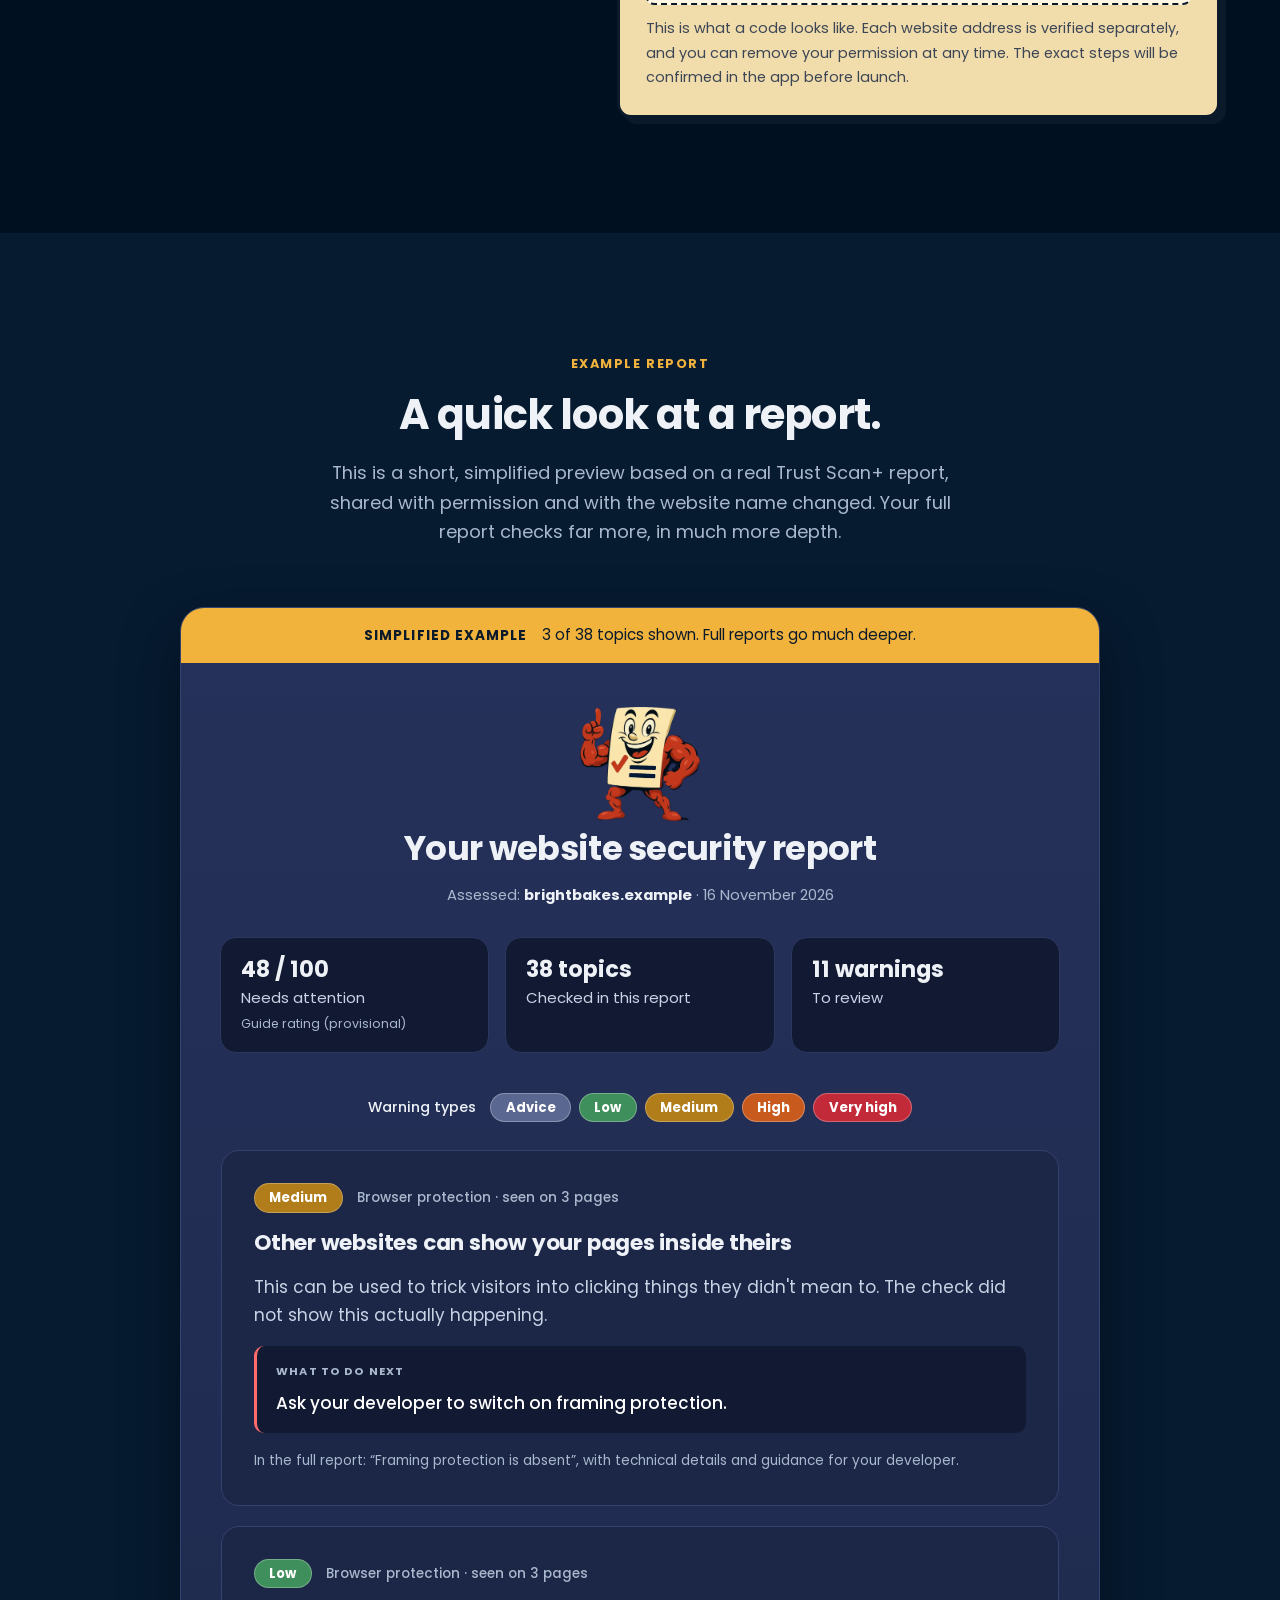
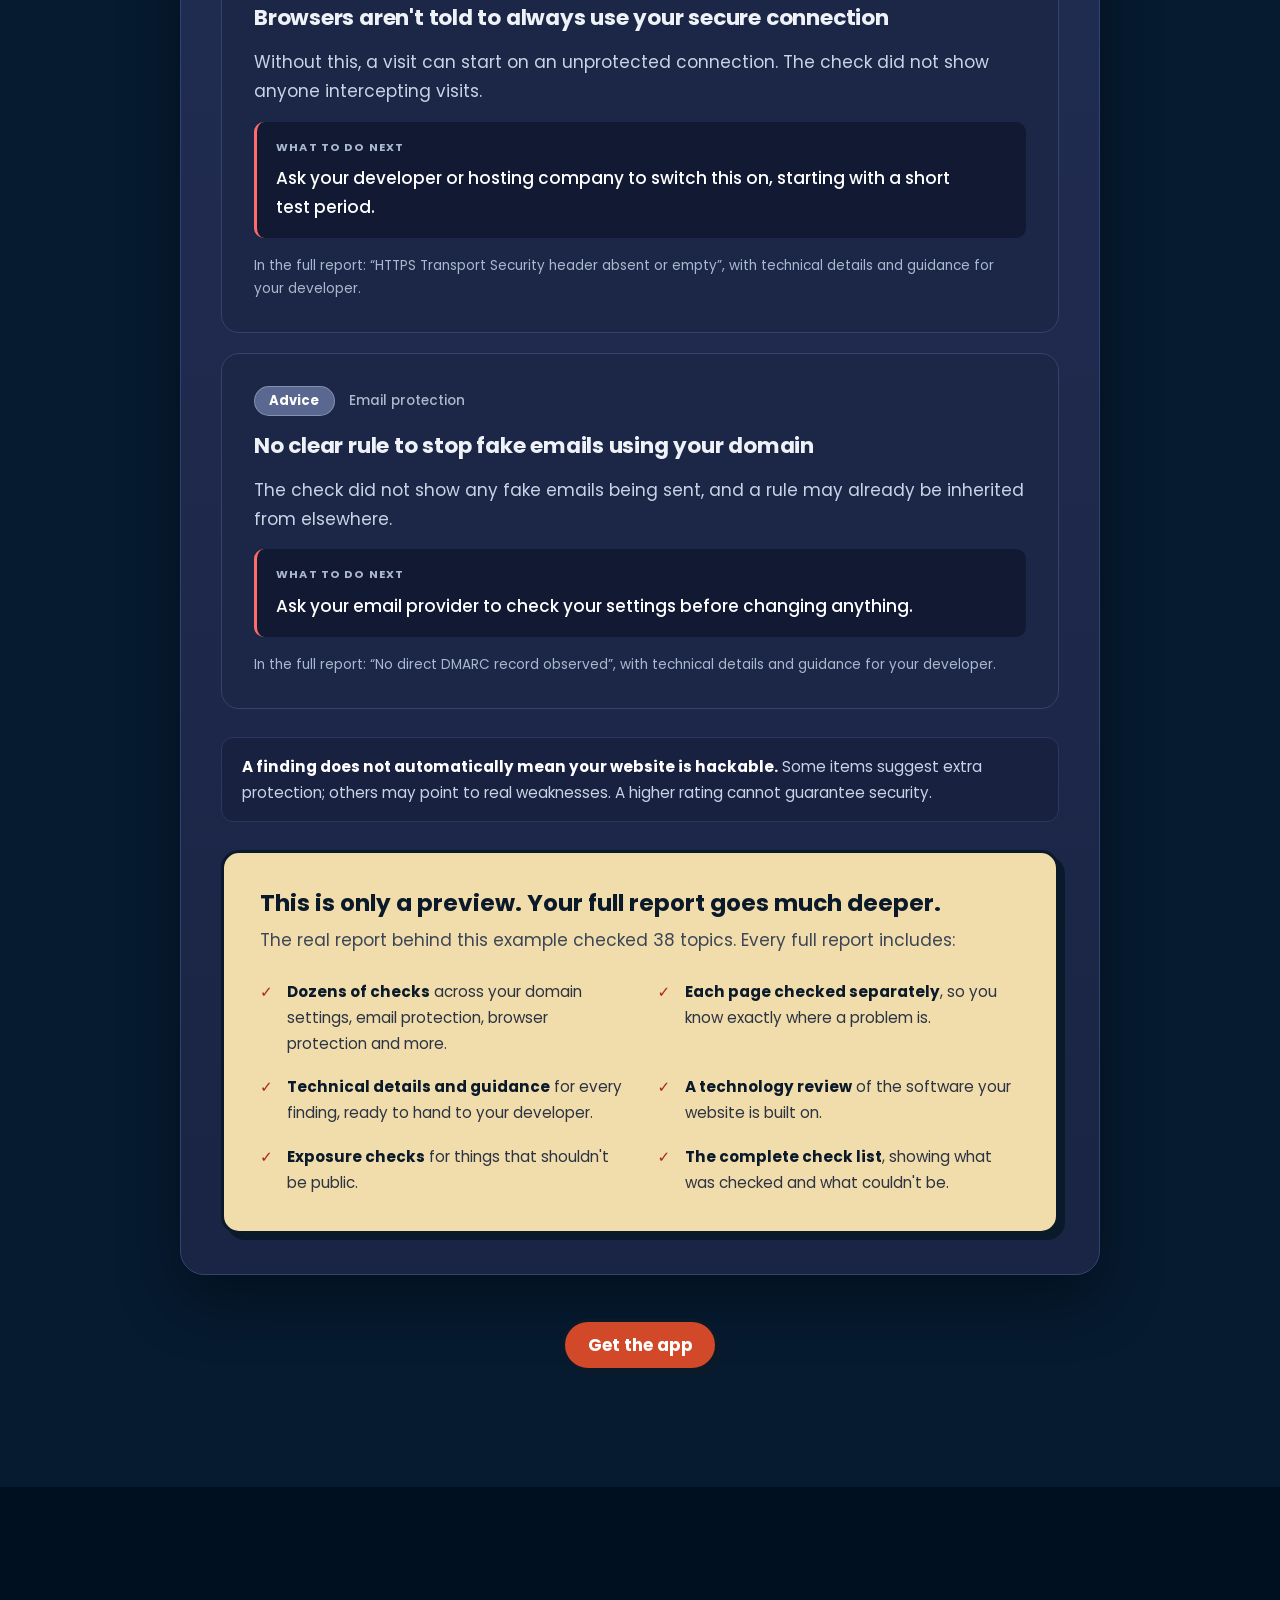
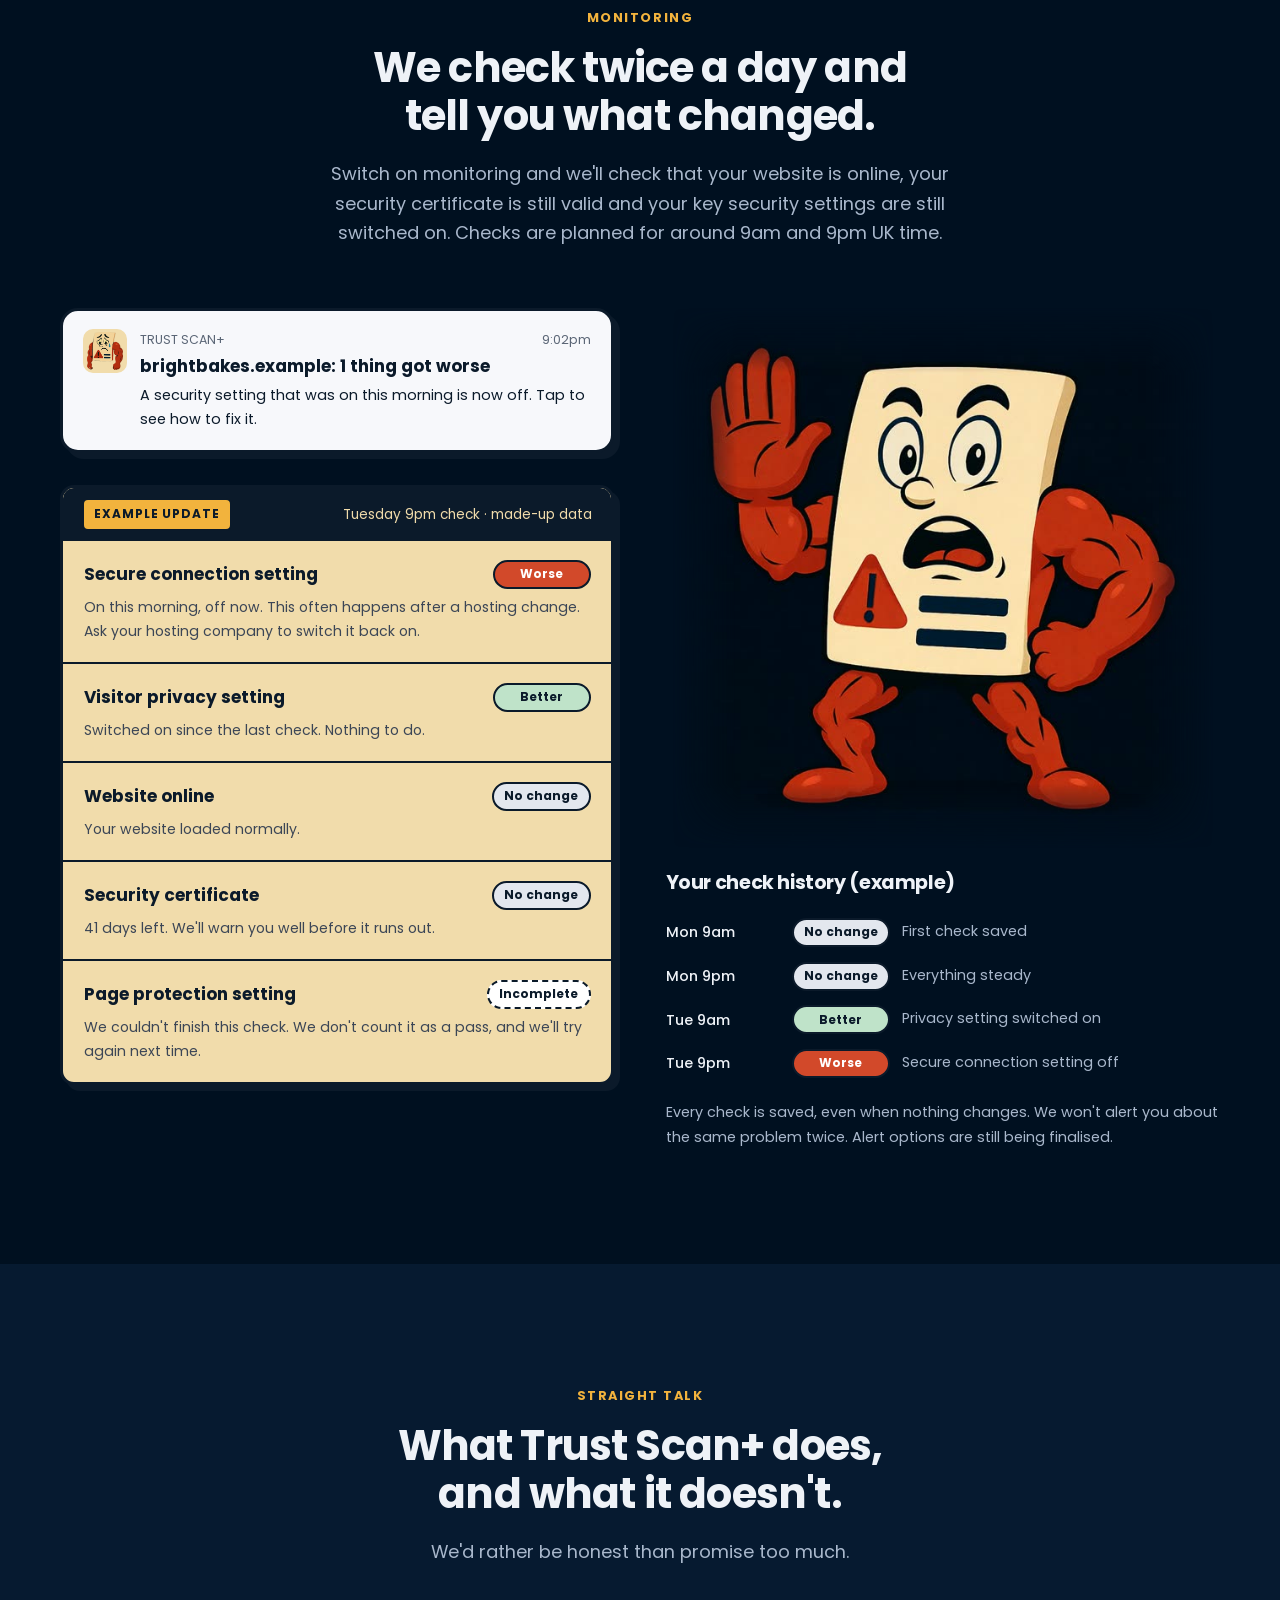
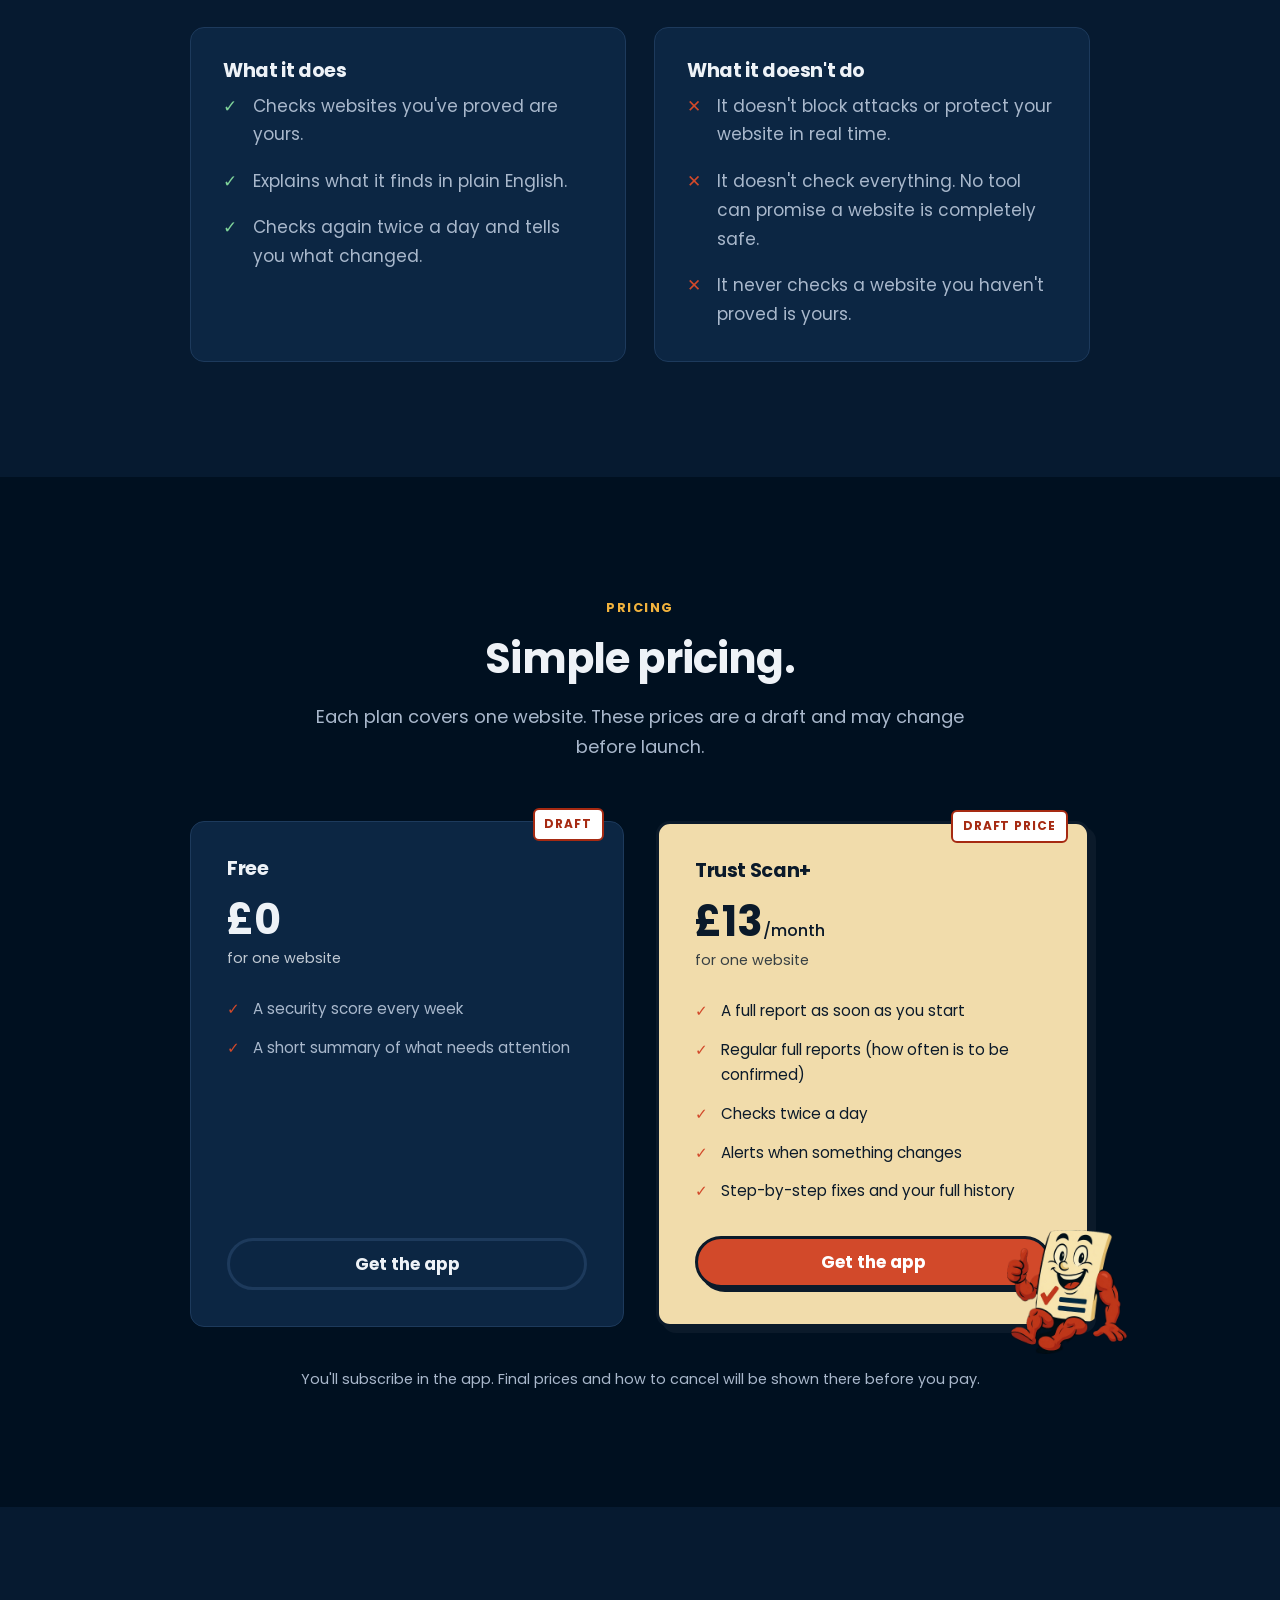
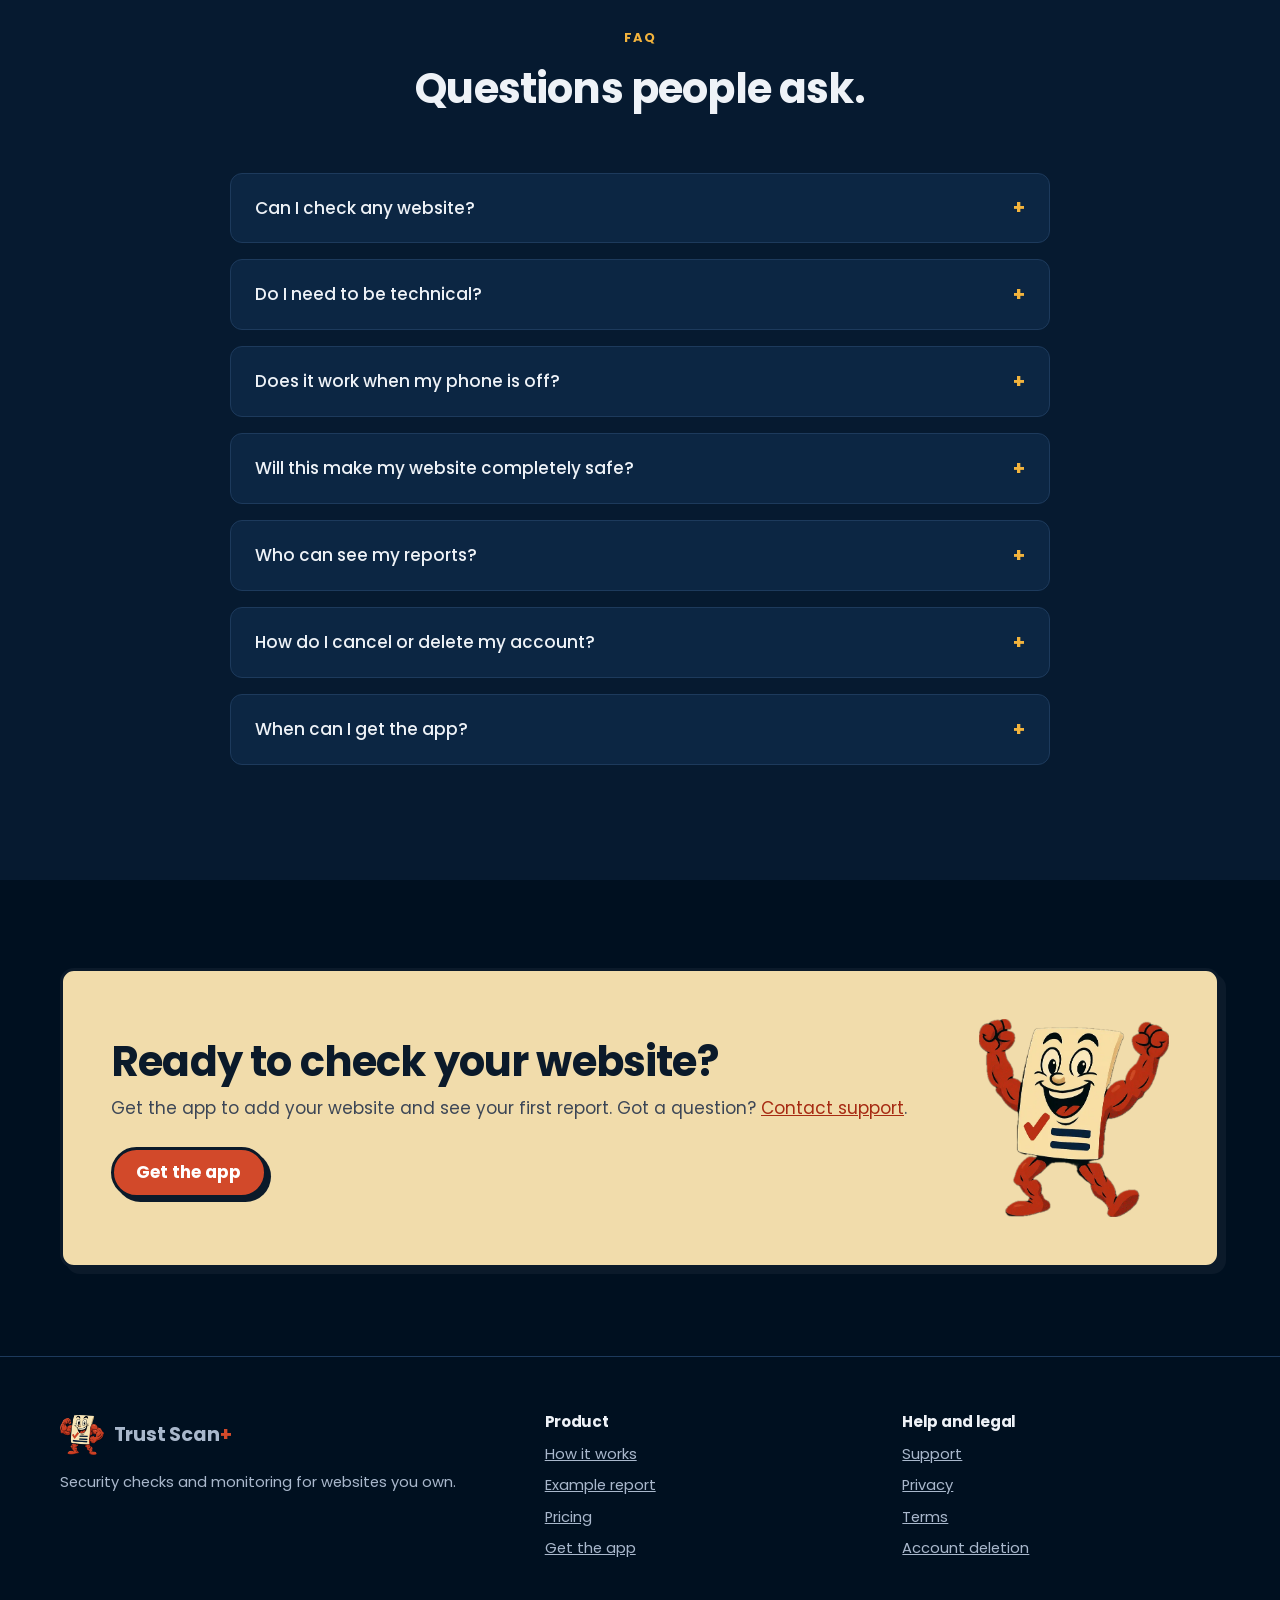
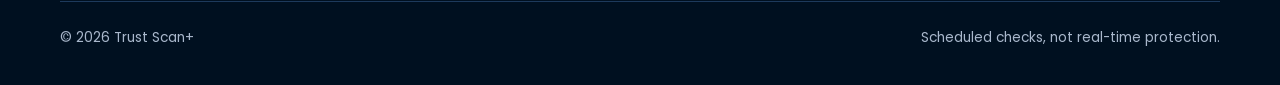
==== commit ee6e5ced: "Simplified example report with "full report goes deeper" panel; spacing pass - Example report is now" ====
--- a/index.html
+++ b/index.html
@@ -167,34 +167,29 @@
       <div class="wrap">
         <div class="section-head center">
           <span class="eyebrow">Example report</span>
-          <h2>Here's what a real report looks like.</h2>
-          <p class="lead">This example is based on a real Trust Scan+ report, shared with permission. The website name and page addresses have been changed.</p>
-        </div>
-
-        <article class="rpt" aria-label="Example security report">
-          <div class="sample-banner">
-            <span class="badge badge-sample">Example report</span>
-            <span>Based on a real report. Website name changed.</span>
+          <h2>A quick look at a report.</h2>
+          <p class="lead">This is a short, simplified preview based on a real Trust Scan+ report, shared with permission and with the website name changed. Your full report checks far more, in much more depth.</p>
+        </div>
+
+        <article class="rpt" aria-label="Simplified example of a security report">
+          <div class="rpt-flag">
+            <strong>Simplified example</strong>
+            <span>3 of 38 topics shown. Full reports go much deeper.</span>
           </div>
           <header class="rpt-head">
             <img src="assets/site/img/mascot-tip.webp" alt="" width="600" height="571" loading="lazy">
-            <p class="rpt-brand">Trust Scan<span class="plus">+</span></p>
             <h3>Your website security report</h3>
-            <p class="rpt-sub">Know what needs attention.</p>
             <p class="rpt-meta">Assessed: <strong>brightbakes.example</strong> · 16 November 2026</p>
             <div class="rpt-stats">
-              <div><b>48 / 100</b><span>Needs attention</span><small>Guide website rating (provisional)</small></div>
-              <div><b>38 topics</b><span>Across the areas below</span></div>
-              <div><b>3 pages</b><span>Public pages analysed</span></div>
+              <div><b>48 / 100</b><span>Needs attention</span><small>Guide rating (provisional)</small></div>
+              <div><b>38 topics</b><span>Checked in this report</span></div>
+              <div><b>11 warnings</b><span>To review</span></div>
             </div>
           </header>
 
           <div class="rpt-body">
-            <p class="rpt-alert"><strong>11 warnings to review.</strong> 38 topics include advice or review items. This limited assessment does not establish that the whole website is secure.</p>
-            <p class="rpt-note"><strong>A finding does not automatically mean your website is hackable.</strong> Some items suggest extra protection; others may indicate vulnerabilities. A higher rating cannot guarantee security.</p>
-
             <div class="rpt-legend">
-              <span>Warning type</span>
+              <span>Warning types</span>
               <span class="pill pill-advice">Advice</span>
               <span class="pill pill-low">Low</span>
               <span class="pill pill-medium">Medium</span>
@@ -203,72 +198,47 @@
             </div>
 
             <ul class="rpt-list">
-              <li class="rpt-row">
-                <div class="rpt-area"><b>Browser</b><span>Browser protection</span><span class="pill pill-medium">Medium</span></div>
-                <div>
-                  <h4>Framing protection is absent</h4>
-                  <p class="rpt-checked">Seen on 3 pages</p>
-                  <p class="plain"><strong>In plain English:</strong> another website could show your page inside its own and trick visitors into clicking things.</p>
-                </div>
-                <div><span class="col-label">Why it matters</span><p>The page lacks framing protections. This can allow unwanted embedding; clickjacking was not demonstrated.</p></div>
-                <div class="rpt-next"><span class="col-label">What to do next</span><p>Ask your developer to configure CSP frame-ancestors and, where appropriate, X-Frame-Options. Test intended embedding.</p></div>
+              <li class="rpt-find">
+                <div class="rpt-find-top"><span class="pill pill-medium">Medium</span><span class="rpt-find-area">Browser protection · seen on 3 pages</span></div>
+                <h4>Other websites can show your pages inside theirs</h4>
+                <p>This can be used to trick visitors into clicking things they didn't mean to. The check did not show this actually happening.</p>
+                <p class="rpt-do"><span class="col-label">What to do next</span>Ask your developer to switch on framing protection.</p>
+                <p class="rpt-tech">In the full report: &ldquo;Framing protection is absent&rdquo;, with technical details and guidance for your developer.</p>
               </li>
-              <li class="rpt-row">
-                <div class="rpt-area"><b>Browser</b><span>Browser protection</span><span class="pill pill-low">Low</span></div>
-                <div>
-                  <h4>HTTPS Transport Security header absent or empty</h4>
-                  <p class="rpt-checked">Seen on 3 pages</p>
-                  <p class="plain"><strong>In plain English:</strong> browsers aren't being told to always use the secure version of your website.</p>
-                </div>
-                <div><span class="col-label">Why it matters</span><p>Without this, a visit can start without encryption. This check did not establish an interception.</p></div>
-                <div class="rpt-next"><span class="col-label">What to do next</span><p>Ask your developer or host to add Strict-Transport-Security once HTTPS and certificate renewal work reliably. Start with a short max-age and test before extending it.</p></div>
+              <li class="rpt-find">
+                <div class="rpt-find-top"><span class="pill pill-low">Low</span><span class="rpt-find-area">Browser protection · seen on 3 pages</span></div>
+                <h4>Browsers aren't told to always use your secure connection</h4>
+                <p>Without this, a visit can start on an unprotected connection. The check did not show anyone intercepting visits.</p>
+                <p class="rpt-do"><span class="col-label">What to do next</span>Ask your developer or hosting company to switch this on, starting with a short test period.</p>
+                <p class="rpt-tech">In the full report: &ldquo;HTTPS Transport Security header absent or empty&rdquo;, with technical details and guidance for your developer.</p>
               </li>
-              <li class="rpt-row">
-                <div class="rpt-area"><b>Browser</b><span>Browser protection</span><span class="pill pill-advice">Advice</span></div>
-                <div>
-                  <h4>Enforcing CSP response header is absent</h4>
-                  <p class="rpt-checked">Seen on 3 pages</p>
-                  <p class="plain"><strong>In plain English:</strong> your website doesn't tell browsers which code is allowed to run.</p>
-                </div>
-                <div><span class="col-label">Why it matters</span><p>An enforcing CSP response header was not observed. This does not prove exploitable XSS.</p></div>
-                <div class="rpt-next"><span class="col-label">What to do next</span><p>Ask your developer to design and test an enforcing CSP for the resources this page requires.</p></div>
+              <li class="rpt-find">
+                <div class="rpt-find-top"><span class="pill pill-advice">Advice</span><span class="rpt-find-area">Email protection</span></div>
+                <h4>No clear rule to stop fake emails using your domain</h4>
+                <p>The check did not show any fake emails being sent, and a rule may already be inherited from elsewhere.</p>
+                <p class="rpt-do"><span class="col-label">What to do next</span>Ask your email provider to check your settings before changing anything.</p>
+                <p class="rpt-tech">In the full report: &ldquo;No direct DMARC record observed&rdquo;, with technical details and guidance for your developer.</p>
               </li>
-              <li class="rpt-row">
-                <div class="rpt-area"><b>Email</b><span>Email protection</span><span class="pill pill-advice">Advice</span></div>
-                <div>
-                  <h4>No direct DMARC record observed</h4>
-                  <p class="rpt-checked">Checked: brightbakes.example</p>
-                  <p class="plain"><strong>In plain English:</strong> there's no clear rule to stop fake emails that look like they come from your domain.</p>
-                </div>
-                <div><span class="col-label">Why it matters</span><p>Email spoofing was not demonstrated. A direct DMARC record was not seen; a parent policy may apply.</p></div>
-                <div class="rpt-next"><span class="col-label">What to do next</span><p>Ask your email provider to check any inherited policy and legitimate senders before proposing DMARC changes.</p></div>
-              </li>
-              <li class="rpt-row">
-                <div class="rpt-area"><b>DNS</b><span>Domain settings</span><span class="pill pill-advice">Advice</span></div>
-                <div>
-                  <h4>No CAA policy observed</h4>
-                  <p class="rpt-checked">Checked: brightbakes.example</p>
-                  <p class="plain"><strong>In plain English:</strong> you haven't limited which companies can issue security certificates for your website.</p>
-                </div>
-                <div><span class="col-label">Why it matters</span><p>This scan did not establish certificate misuse. CAA is an optional restriction on which providers may issue certificates.</p></div>
-                <div class="rpt-next"><span class="col-label">What to do next</span><p>Ask your DNS or hosting provider whether CAA would help your certificate setup. Check renewal before changing it.</p></div>
-              </li>
-            </ul>
-            <p class="rpt-more">Showing 5 of 38 topics from this report.</p>
-
-            <div class="rpt-checked-box">
-              <h4>What was checked</h4>
-              <p>Assessment: <strong>incomplete</strong>. This report covers only the listed checks and pages.</p>
+            </ul>
+
+            <p class="rpt-note"><strong>A finding does not automatically mean your website is hackable.</strong> Some items suggest extra protection; others may point to real weaknesses. A higher rating cannot guarantee security.</p>
+
+            <div class="rpt-depth">
+              <h4>This is only a preview. Your full report goes much deeper.</h4>
+              <p>The real report behind this example checked 38 topics. Every full report includes:</p>
               <ul>
-                <li>Public pages only. No logins, forms or passwords.</li>
-                <li>3 pages were checked. This is not a full list of every page on the website.</li>
+                <li><strong>Dozens of checks</strong> across your domain settings, email protection, browser protection and more.</li>
+                <li><strong>Each page checked separately</strong>, so you know exactly where a problem is.</li>
+                <li><strong>Technical details and guidance</strong> for every finding, ready to hand to your developer.</li>
+                <li><strong>A technology review</strong> of the software your website is built on.</li>
+                <li><strong>Exposure checks</strong> for things that shouldn't be public.</li>
+                <li><strong>The complete check list</strong>, showing what was checked and what couldn't be.</li>
               </ul>
             </div>
           </div>
         </article>
 
         <div class="report-cta">
-          <p>In the app, you can open any finding to see the technical details for your developer.</p>
           <a class="btn btn-primary" href="coming-soon.html" data-app-link>Get the app</a>
         </div>
       </div>
--- a/styles.css
+++ b/styles.css
@@ -1036,3 +1036,121 @@
   .rpt-head { padding: 2rem 1rem 1.6rem; }
   .report-cta .btn { width: 100%; }
 }
+
+/* ---------- Simplified example report ---------- */
+.rpt { max-width: 920px; margin-inline: auto; }
+.rpt-flag {
+  background: var(--amber);
+  color: var(--ink);
+  text-align: center;
+  padding: .9rem 1.25rem;
+  display: flex;
+  flex-wrap: wrap;
+  justify-content: center;
+  gap: .2rem .9rem;
+  font-size: .95rem;
+}
+.rpt-flag strong { text-transform: uppercase; letter-spacing: .08em; font-size: .85rem; align-self: center; }
+.rpt-head { padding: 2.75rem 1.5rem 2.5rem; }
+.rpt-head h3 { font-size: clamp(1.5rem, 3.4vw, 2.1rem); margin: .4rem 0 .3rem; }
+.rpt-body { gap: 1.75rem; padding: 0 clamp(1.1rem, 4vw, 2.5rem) clamp(1.5rem, 4vw, 2.5rem); }
+.rpt-legend { justify-content: center; margin-top: 0; }
+.rpt-list { gap: 1.25rem; }
+.rpt-find {
+  background: #1c2748;
+  border: 1px solid #36426e;
+  border-radius: 18px;
+  padding: clamp(1.3rem, 3vw, 2rem);
+  display: grid;
+  gap: 1rem;
+}
+.rpt-find-top { display: flex; flex-wrap: wrap; align-items: center; gap: .5rem .9rem; }
+.rpt-find-area { font-size: .85rem; font-weight: 500; color: var(--muted); }
+.rpt-find h4 { font-size: clamp(1.15rem, 2.4vw, 1.35rem); line-height: 1.3; letter-spacing: -.01em; }
+.rpt-find p { color: #c9d3e6; }
+.rpt-find .rpt-do {
+  background: #121a33;
+  border-left: 3px solid #ff6b6b;
+  border-radius: 10px;
+  padding: 1rem 1.2rem;
+  color: #fff;
+  font-weight: 500;
+}
+.rpt-find .rpt-tech { font-size: .85rem; color: var(--muted); }
+.rpt-depth {
+  background: var(--paper);
+  color: var(--ink);
+  border: 3px solid var(--ink);
+  border-radius: 18px;
+  box-shadow: var(--shadow-hard);
+  padding: clamp(1.4rem, 3.5vw, 2.25rem);
+}
+.rpt-depth h4 { font-size: clamp(1.2rem, 2.6vw, 1.45rem); line-height: 1.25; margin-bottom: .5rem; }
+.rpt-depth > p { color: #3c4656; }
+.rpt-depth ul {
+  list-style: none;
+  display: grid;
+  grid-template-columns: 1fr 1fr;
+  gap: 1.1rem 2.2rem;
+  margin-top: 1.5rem;
+}
+.rpt-depth li { position: relative; padding-left: 1.7rem; font-size: .95rem; color: #2b3442; }
+.rpt-depth li::before { content: "\2713"; position: absolute; left: 0; color: var(--brick); font-weight: 700; }
+.rpt-depth li strong { color: var(--ink); }
+.report-cta { margin-top: 2.75rem; }
+.report-cta .btn { margin-top: 0; }
+
+/* ---------- Spacing pass: more room to read ---------- */
+body { font-size: 1.0625rem; line-height: 1.7; }
+section { padding: clamp(4.5rem, 9vw, 7.5rem) 0; }
+.final-cta { padding: clamp(3.5rem, 7vw, 5.5rem) 0; }
+h2 { margin-bottom: 1.2rem; }
+.section-head { margin-bottom: clamp(2.5rem, 5vw, 3.75rem); }
+.eyebrow { margin-bottom: 1rem; }
+.hero { padding: clamp(3rem, 7vw, 5.5rem) 0 clamp(3rem, 6vw, 5rem); }
+.hero .lead { margin: 1.5rem 0 2.25rem; }
+.cta-note { margin-top: 1.4rem; }
+.trust-strip { padding: 1.3rem 0; }
+.cards { gap: 1.75rem; }
+.card { padding: 2rem; }
+.card .icon { margin-bottom: 1.25rem; }
+.card h3 { margin-bottom: .6rem; }
+.steps { gap: 1.5rem; }
+.steps li { padding: 1.8rem 1.6rem 1.9rem; }
+.steps li::before { margin-bottom: 1.1rem; }
+.server-band { margin-top: 2.5rem; padding: 1.8rem 2rem; }
+.verify-list { margin-top: 2.25rem; gap: 1.4rem; }
+.code-card { margin-top: 2.5rem; padding: 1.6rem; }
+.notice { margin-bottom: 2rem; padding: 1.15rem 1.25rem; }
+.changes li { padding: 1.15rem 1.3rem; gap: .45rem 1rem; }
+.timeline { gap: .9rem; margin-top: 1.5rem; }
+.monitor-grid h3 { margin-top: 1.5rem; }
+.do-dont { gap: 1.75rem; }
+.limits { gap: 1.1rem; }
+.pricing { gap: 2rem; }
+.plan { padding: 2.25rem; }
+.plan ul { gap: .8rem; margin: 1.6rem 0 2rem; }
+.pricing-note { margin-top: 2.5rem; }
+.faq { gap: 1rem; }
+.faq summary { padding: 1.25rem 1.5rem; }
+.faq details p { padding: 0 1.5rem 1.4rem; }
+.final-cta .paper { padding: clamp(1.8rem, 5vw, 3rem); }
+.final-cta .cta-row { margin-top: 1.5rem; }
+.site-footer { padding: 3.5rem 0 2.25rem; }
+.footer-grid { gap: 2.5rem; }
+.site-footer .brand { margin-bottom: .8rem; }
+
+@media (max-width: 860px) {
+  .wrap { width: min(100% - 2.5rem, var(--max)); }
+  .split, .monitor-grid { gap: 2.5rem; }
+  .cards { gap: 1.25rem; }
+  .steps { gap: 1rem; }
+  .steps li { padding: 1.3rem 1.3rem 1.4rem; }
+  .steps li::before { margin-bottom: 0; }
+  .rpt-depth ul { grid-template-columns: 1fr; }
+  .rpt-flag { flex-direction: column; }
+}
+@media (max-width: 560px) {
+  .wrap { width: min(100% - 2.25rem, var(--max)); }
+  .card, .plan { padding: 1.5rem; }
+}
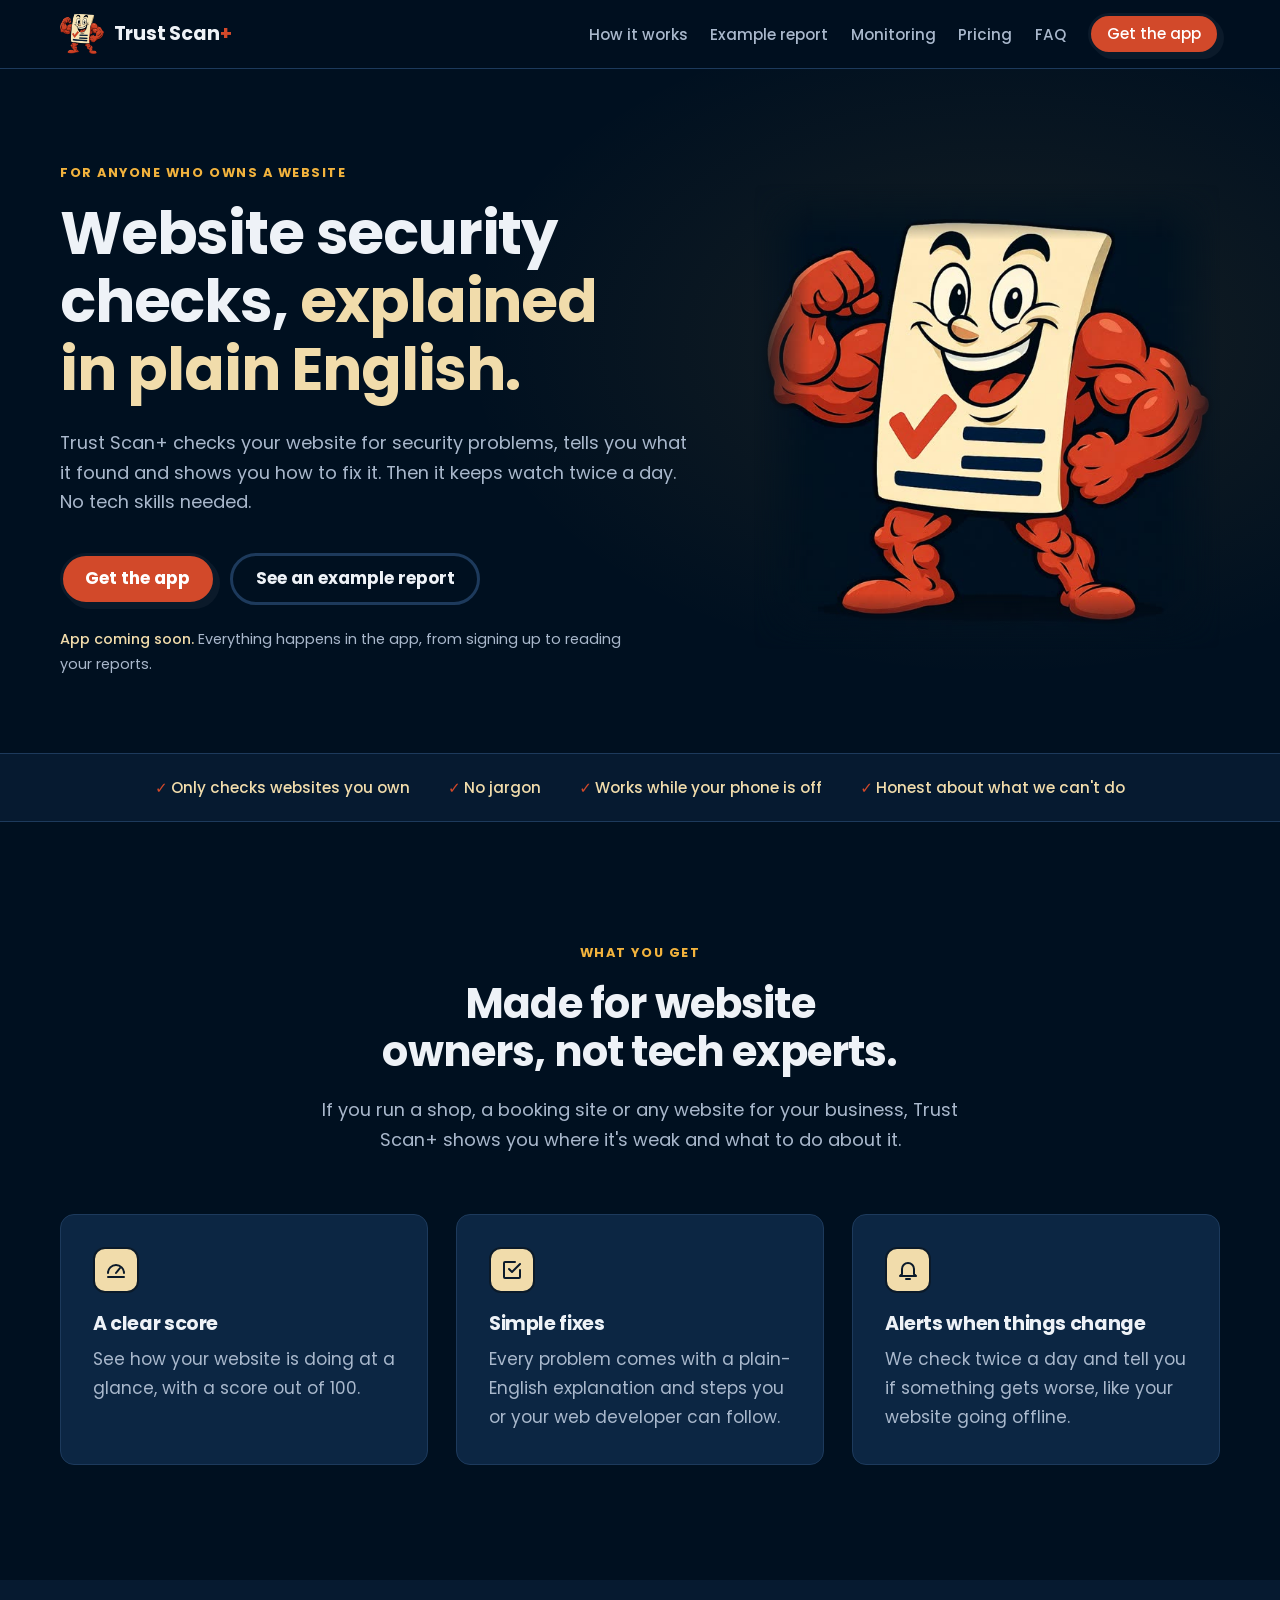
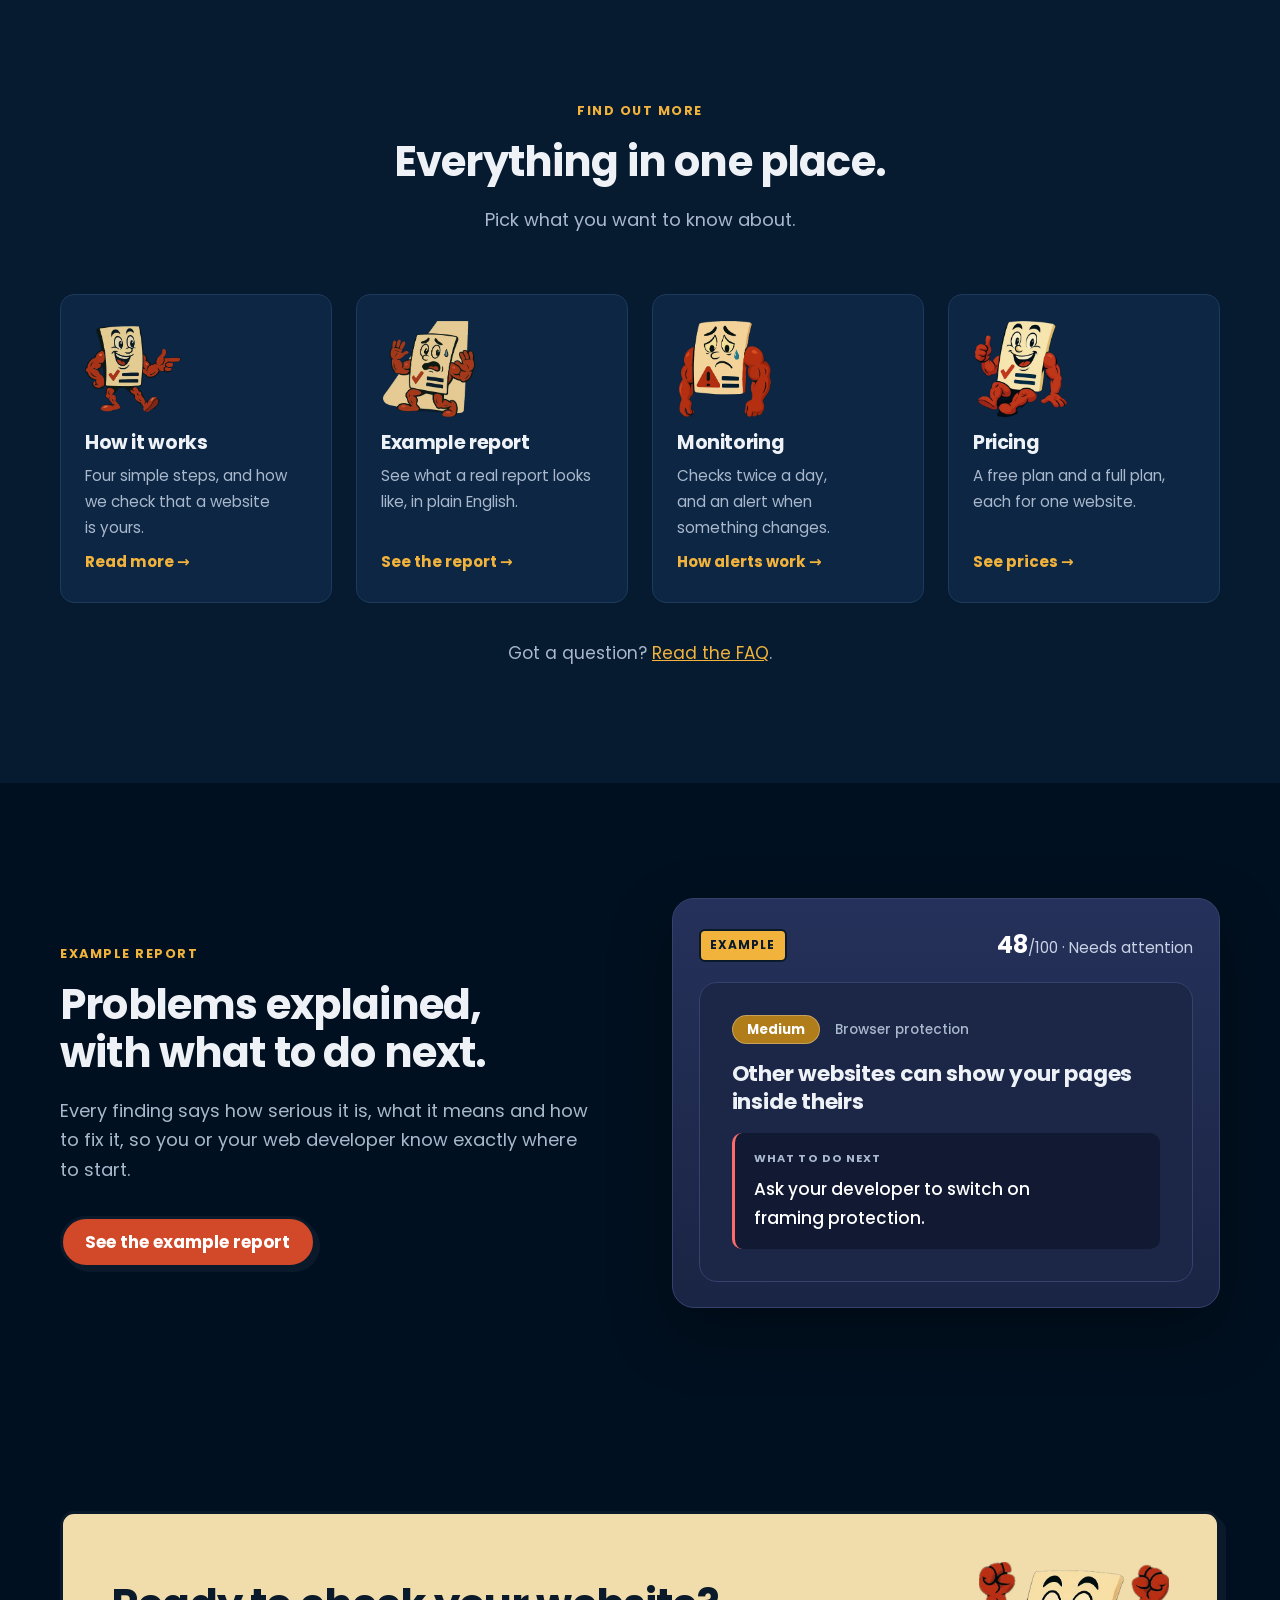
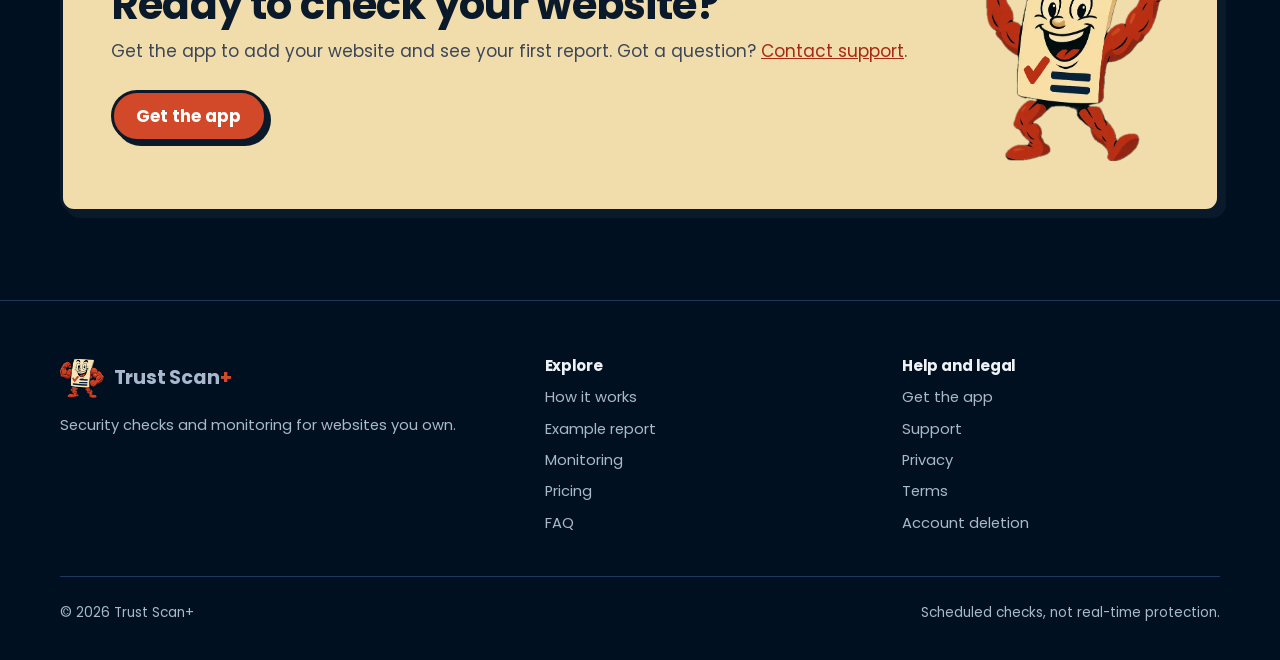
==== commit 236377b2: "Split the site into separate pages with a shared menu - New pages: How it works, Example report, Mon" ====
--- a/index.html
+++ b/index.html
@@ -10,7 +10,7 @@
   <meta name="theme-color" content="#001020">
   <meta property="og:type" content="website">
   <meta property="og:title" content="Trust Scan+ | Website security checks in plain English">
-  <meta property="og:description" content="Security checks and twice-daily monitoring for websites you own. Coming soon to the app.">
+  <meta property="og:description" content="Trust Scan+ checks your website for security problems, explains what it found in plain English and keeps watch twice a day. Coming soon to the app.">
   <meta property="og:url" content="https://trustscanapp.com/">
   <meta property="og:image" content="https://trustscanapp.com/assets/site/img/social-card.png">
   <meta name="twitter:card" content="summary_large_image">
@@ -32,11 +32,11 @@
       <button class="nav-toggle" type="button" aria-expanded="false" aria-controls="site-nav">Menu</button>
       <nav class="site-nav" id="site-nav" aria-label="Main">
         <ul>
-          <li><a href="#how">How it works</a></li>
-          <li><a href="#report">Example report</a></li>
-          <li><a href="#monitoring">Monitoring</a></li>
-          <li><a href="#pricing">Pricing</a></li>
-          <li><a href="#faq">FAQ</a></li>
+          <li><a href="how-it-works.html">How it works</a></li>
+          <li><a href="example-report.html">Example report</a></li>
+          <li><a href="monitoring.html">Monitoring</a></li>
+          <li><a href="pricing.html">Pricing</a></li>
+          <li><a href="faq.html">FAQ</a></li>
           <li><a class="btn btn-primary btn-small" href="coming-soon.html" data-app-link>Get the app</a></li>
         </ul>
       </nav>
@@ -44,8 +44,6 @@
   </header>
 
   <main id="main">
-
-    <!-- Hero -->
     <section class="hero">
       <div class="wrap split">
         <div>
@@ -54,7 +52,7 @@
           <p class="lead">Trust Scan+ checks your website for security problems, tells you what it found and shows you how to fix it. Then it keeps watch twice a day. No tech skills needed.</p>
           <div class="cta-row">
             <a class="btn btn-primary" href="coming-soon.html" data-app-link>Get the app</a>
-            <a class="btn btn-secondary" href="#report">See an example report</a>
+            <a class="btn btn-secondary" href="example-report.html">See an example report</a>
           </div>
           <p class="cta-note"><strong>App coming soon.</strong> Everything happens in the app, from signing up to reading your reports.</p>
         </div>
@@ -75,7 +73,6 @@
       </ul>
     </div>
 
-    <!-- What you get -->
     <section id="who">
       <div class="wrap">
         <div class="section-head center">
@@ -103,325 +100,67 @@
       </div>
     </section>
 
-    <!-- How it works -->
-    <section id="how" class="section-alt">
+    <section id="explore" class="section-alt">
       <div class="wrap">
         <div class="section-head center">
-          <span class="eyebrow">How it works</span>
-          <h2>Four simple steps.</h2>
-          <p class="lead">It all happens in the Trust Scan+ app.</p>
-        </div>
-        <ol class="steps">
-          <li class="paper">
-            <h3>Get the app</h3>
-            <p>Download Trust Scan+ and create your account.</p>
-          </li>
-          <li class="paper">
-            <h3>Add your website</h3>
-            <p>Type in your website address.</p>
-          </li>
-          <li class="paper">
-            <h3>Prove it's yours</h3>
-            <p>A quick one-off step, so nobody else can check your website.</p>
-          </li>
-          <li class="paper">
-            <h3>Get your report</h3>
-            <p>See what we found and how to fix it. Then switch on monitoring.</p>
-          </li>
-        </ol>
-        <div class="server-band" id="engine">
-          <div class="icon" aria-hidden="true"><svg viewBox="0 0 24 24" fill="none" stroke="currentColor" stroke-width="2" stroke-linecap="round" stroke-linejoin="round"><rect x="3" y="4" width="18" height="7" rx="2"/><rect x="3" y="13" width="18" height="7" rx="2"/><path d="M7 7.5h.01M7 16.5h.01"/></svg></div>
-          <div>
-            <h3>Our servers do the checking, not your phone.</h3>
-            <p>That's why monitoring keeps working when the app is closed. Your reports stay private to your account.</p>
-          </div>
-          <img src="assets/site/img/mascot-point.webp" alt="" width="640" height="570" loading="lazy">
-        </div>
-      </div>
-    </section>
-
-    <!-- Verification -->
-    <section id="verify">
-      <div class="wrap split reverse">
-        <div>
-          <span class="eyebrow">Proving it's your website</span>
-          <h2>We only check websites that are yours.</h2>
-          <p class="lead">Before we check anything, you prove the website belongs to you. This keeps you safe, and stops anyone using Trust Scan+ on a website that isn't theirs.</p>
-          <ol class="verify-list">
-            <li><span class="num">1</span><p><strong>Get your code.</strong> The app gives you a unique code for your website.</p></li>
-            <li><span class="num">2</span><p><strong>Add it to your website.</strong> Your web developer or hosting company can do this for you in a few minutes.</p></li>
-            <li><span class="num">3</span><p><strong>Tap verify.</strong> Once we find the code, you choose which checks we're allowed to run.</p></li>
-          </ol>
-          <div class="paper code-card">
-            <span class="label">Example code</span>
-            <code>trustscan-verification=7f3c-EXAMPLE-91ab</code>
-            <p>This is what a code looks like. Each website address is verified separately, and you can remove your permission at any time. The exact steps will be confirmed in the app before launch.</p>
-          </div>
-        </div>
-        <img class="mascot" src="assets/site/img/mascot-tip.webp" alt="Trust Scan+ mascot holding up one finger" width="600" height="571" loading="lazy">
-      </div>
-    </section>
-
-    <!-- Example report -->
-    <section id="report" class="section-alt">
-      <div class="wrap">
-        <div class="section-head center">
+          <span class="eyebrow">Find out more</span>
+          <h2>Everything in one place.</h2>
+          <p class="lead">Pick what you want to know about.</p>
+        </div>
+        <div class="explore">
+          <a class="explore-card" href="how-it-works.html">
+            <img src="assets/site/img/mascot-point.webp" alt="" width="640" height="570" loading="lazy">
+            <h3>How it works</h3>
+            <p>Four simple steps, and how we check that a website is yours.</p>
+            <span class="explore-more">Read more <span aria-hidden="true">&rarr;</span></span>
+          </a>
+          <a class="explore-card" href="example-report.html">
+            <img src="assets/site/img/mascot-spotlight.webp" alt="" width="570" height="600" loading="lazy">
+            <h3>Example report</h3>
+            <p>See what a real report looks like, in plain English.</p>
+            <span class="explore-more">See the report <span aria-hidden="true">&rarr;</span></span>
+          </a>
+          <a class="explore-card" href="monitoring.html">
+            <img src="assets/site/img/mascot-alert.webp" alt="" width="570" height="600" loading="lazy">
+            <h3>Monitoring</h3>
+            <p>Checks twice a day, and an alert when something changes.</p>
+            <span class="explore-more">How alerts work <span aria-hidden="true">&rarr;</span></span>
+          </a>
+          <a class="explore-card" href="pricing.html">
+            <img src="assets/site/img/mascot-thumbs.webp" alt="" width="580" height="600" loading="lazy">
+            <h3>Pricing</h3>
+            <p>A free plan and a full plan, each for one website.</p>
+            <span class="explore-more">See prices <span aria-hidden="true">&rarr;</span></span>
+          </a>
+        </div>
+        <p class="explore-faq">Got a question? <a href="faq.html">Read the FAQ</a>.</p>
+      </div>
+    </section>
+
+    <section id="preview">
+      <div class="wrap preview">
+        <div>
           <span class="eyebrow">Example report</span>
-          <h2>A quick look at a report.</h2>
-          <p class="lead">This is a short, simplified preview based on a real Trust Scan+ report, shared with permission and with the website name changed. Your full report checks far more, in much more depth.</p>
-        </div>
-
-        <article class="rpt" aria-label="Simplified example of a security report">
-          <div class="rpt-flag">
-            <strong>Simplified example</strong>
-            <span>3 of 38 topics shown. Full reports go much deeper.</span>
-          </div>
-          <header class="rpt-head">
-            <img src="assets/site/img/mascot-tip.webp" alt="" width="600" height="571" loading="lazy">
-            <h3>Your website security report</h3>
-            <p class="rpt-meta">Assessed: <strong>brightbakes.example</strong> · 16 November 2026</p>
-            <div class="rpt-stats">
-              <div><b>48 / 100</b><span>Needs attention</span><small>Guide rating (provisional)</small></div>
-              <div><b>38 topics</b><span>Checked in this report</span></div>
-              <div><b>11 warnings</b><span>To review</span></div>
-            </div>
-          </header>
-
-          <div class="rpt-body">
-            <div class="rpt-legend">
-              <span>Warning types</span>
-              <span class="pill pill-advice">Advice</span>
-              <span class="pill pill-low">Low</span>
-              <span class="pill pill-medium">Medium</span>
-              <span class="pill pill-high">High</span>
-              <span class="pill pill-very">Very high</span>
-            </div>
-
-            <ul class="rpt-list">
-              <li class="rpt-find">
-                <div class="rpt-find-top"><span class="pill pill-medium">Medium</span><span class="rpt-find-area">Browser protection · seen on 3 pages</span></div>
-                <h4>Other websites can show your pages inside theirs</h4>
-                <p>This can be used to trick visitors into clicking things they didn't mean to. The check did not show this actually happening.</p>
-                <p class="rpt-do"><span class="col-label">What to do next</span>Ask your developer to switch on framing protection.</p>
-                <p class="rpt-tech">In the full report: &ldquo;Framing protection is absent&rdquo;, with technical details and guidance for your developer.</p>
-              </li>
-              <li class="rpt-find">
-                <div class="rpt-find-top"><span class="pill pill-low">Low</span><span class="rpt-find-area">Browser protection · seen on 3 pages</span></div>
-                <h4>Browsers aren't told to always use your secure connection</h4>
-                <p>Without this, a visit can start on an unprotected connection. The check did not show anyone intercepting visits.</p>
-                <p class="rpt-do"><span class="col-label">What to do next</span>Ask your developer or hosting company to switch this on, starting with a short test period.</p>
-                <p class="rpt-tech">In the full report: &ldquo;HTTPS Transport Security header absent or empty&rdquo;, with technical details and guidance for your developer.</p>
-              </li>
-              <li class="rpt-find">
-                <div class="rpt-find-top"><span class="pill pill-advice">Advice</span><span class="rpt-find-area">Email protection</span></div>
-                <h4>No clear rule to stop fake emails using your domain</h4>
-                <p>The check did not show any fake emails being sent, and a rule may already be inherited from elsewhere.</p>
-                <p class="rpt-do"><span class="col-label">What to do next</span>Ask your email provider to check your settings before changing anything.</p>
-                <p class="rpt-tech">In the full report: &ldquo;No direct DMARC record observed&rdquo;, with technical details and guidance for your developer.</p>
-              </li>
-            </ul>
-
-            <p class="rpt-note"><strong>A finding does not automatically mean your website is hackable.</strong> Some items suggest extra protection; others may point to real weaknesses. A higher rating cannot guarantee security.</p>
-
-            <div class="rpt-depth">
-              <h4>This is only a preview. Your full report goes much deeper.</h4>
-              <p>The real report behind this example checked 38 topics. Every full report includes:</p>
-              <ul>
-                <li><strong>Dozens of checks</strong> across your domain settings, email protection, browser protection and more.</li>
-                <li><strong>Each page checked separately</strong>, so you know exactly where a problem is.</li>
-                <li><strong>Technical details and guidance</strong> for every finding, ready to hand to your developer.</li>
-                <li><strong>A technology review</strong> of the software your website is built on.</li>
-                <li><strong>Exposure checks</strong> for things that shouldn't be public.</li>
-                <li><strong>The complete check list</strong>, showing what was checked and what couldn't be.</li>
-              </ul>
-            </div>
-          </div>
-        </article>
-
-        <div class="report-cta">
-          <a class="btn btn-primary" href="coming-soon.html" data-app-link>Get the app</a>
-        </div>
-      </div>
-    </section>
-
-    <!-- Monitoring -->
-    <section id="monitoring">
-      <div class="wrap">
-        <div class="section-head center">
-          <span class="eyebrow">Monitoring</span>
-          <h2>We check twice a day and tell you what changed.</h2>
-          <p class="lead">Switch on monitoring and we'll check that your website is online, your security certificate is still valid and your key security settings are still switched on. Checks are planned for around 9am and 9pm UK time.</p>
-        </div>
-        <div class="monitor-grid">
-          <div>
-            <div class="notice" aria-label="Example phone notification">
-              <img src="assets/site/img/mascot-alert.webp" alt="" width="44" height="44">
-              <div>
-                <div class="app"><span>TRUST SCAN+</span><span>9:02pm</span></div>
-                <b>brightbakes.example: 1 thing got worse</b>
-                <p>A security setting that was on this morning is now off. Tap to see how to fix it.</p>
-              </div>
-            </div>
-
-            <article class="paper report" aria-label="Example monitoring update with made-up data">
-              <div class="sample-banner">
-                <span class="badge badge-sample">Example update</span>
-                <span>Tuesday 9pm check · made-up data</span>
-              </div>
-              <ul class="changes">
-                <li>
-                  <span class="what">Secure connection setting</span><span class="chg chg-worse">Worse</span>
-                  <span class="why">On this morning, off now. This often happens after a hosting change. Ask your hosting company to switch it back on.</span>
-                </li>
-                <li>
-                  <span class="what">Visitor privacy setting</span><span class="chg chg-better">Better</span>
-                  <span class="why">Switched on since the last check. Nothing to do.</span>
-                </li>
-                <li>
-                  <span class="what">Website online</span><span class="chg chg-same">No change</span>
-                  <span class="why">Your website loaded normally.</span>
-                </li>
-                <li>
-                  <span class="what">Security certificate</span><span class="chg chg-same">No change</span>
-                  <span class="why">41 days left. We'll warn you well before it runs out.</span>
-                </li>
-                <li>
-                  <span class="what">Page protection setting</span><span class="chg chg-incomplete">Incomplete</span>
-                  <span class="why">We couldn't finish this check. We don't count it as a pass, and we'll try again next time.</span>
-                </li>
-              </ul>
-            </article>
-          </div>
-
-          <div>
-            <div class="anim">
-              <video autoplay muted loop playsinline preload="metadata" poster="assets/site/video/alert.jpg" aria-hidden="true">
-                <source src="assets/site/video/alert.mp4" type="video/mp4">
-              </video>
-            </div>
-            <h3>Your check history (example)</h3>
-            <ul class="timeline">
-              <li><time>Mon 9am</time><span><span class="chg chg-same">No change</span> First check saved</span></li>
-              <li><time>Mon 9pm</time><span><span class="chg chg-same">No change</span> Everything steady</span></li>
-              <li><time>Tue 9am</time><span><span class="chg chg-better">Better</span> Privacy setting switched on</span></li>
-              <li><time>Tue 9pm</time><span><span class="chg chg-worse">Worse</span> Secure connection setting off</span></li>
-            </ul>
-            <p class="cta-note">Every check is saved, even when nothing changes. We won't alert you about the same problem twice. Alert options are still being finalised.</p>
-          </div>
-        </div>
-      </div>
-    </section>
-
-    <!-- Honesty -->
-    <section id="limits" class="section-alt">
-      <div class="wrap">
-        <div class="section-head center">
-          <span class="eyebrow">Straight talk</span>
-          <h2>What Trust Scan+ does, and what it doesn't.</h2>
-          <p class="lead">We'd rather be honest than promise too much.</p>
-        </div>
-        <div class="do-dont">
-          <article class="card">
-            <h3>What it does</h3>
-            <ul class="limits">
-              <li class="yes">Checks websites you've proved are yours.</li>
-              <li class="yes">Explains what it finds in plain English.</li>
-              <li class="yes">Checks again twice a day and tells you what changed.</li>
-            </ul>
-          </article>
-          <article class="card">
-            <h3>What it doesn't do</h3>
-            <ul class="limits">
-              <li>It doesn't block attacks or protect your website in real time.</li>
-              <li>It doesn't check everything. No tool can promise a website is completely safe.</li>
-              <li>It never checks a website you haven't proved is yours.</li>
-            </ul>
-          </article>
-        </div>
-      </div>
-    </section>
-
-    <!-- Pricing -->
-    <section id="pricing">
-      <div class="wrap">
-        <div class="section-head center">
-          <span class="eyebrow">Pricing</span>
-          <h2>Simple pricing.</h2>
-          <p class="lead">Each plan covers one website. These prices are a draft and may change before launch.</p>
-        </div>
-        <div class="pricing">
-          <article class="plan dark">
-            <span class="badge badge-draft">Draft</span>
-            <h3>Free</h3>
-            <p class="price">£0</p>
-            <p class="per">for one website</p>
-            <ul>
-              <li>A security score every week</li>
-              <li>A short summary of what needs attention</li>
-            </ul>
-            <a class="btn btn-secondary" href="coming-soon.html" data-app-link>Get the app</a>
-          </article>
-          <article class="plan paper">
-            <span class="badge badge-draft">Draft price</span>
-            <h3>Trust Scan+</h3>
-            <p class="price">£13<small>/month</small></p>
-            <p class="per">for one website</p>
-            <ul>
-              <li>A full report as soon as you start</li>
-              <li>Regular full reports (how often is to be confirmed)</li>
-              <li>Checks twice a day</li>
-              <li>Alerts when something changes</li>
-              <li>Step-by-step fixes and your full history</li>
-            </ul>
-            <a class="btn btn-primary" href="coming-soon.html" data-app-link>Get the app</a>
-            <img class="plan-mascot" src="assets/site/img/mascot-thumbs.webp" alt="" width="580" height="600" loading="lazy">
-          </article>
-        </div>
-        <p class="pricing-note">You'll subscribe in the app. Final prices and how to cancel will be shown there before you pay.</p>
-      </div>
-    </section>
-
-    <!-- FAQ -->
-    <section id="faq" class="section-alt">
-      <div class="wrap">
-        <div class="section-head center">
-          <span class="eyebrow">FAQ</span>
-          <h2>Questions people ask.</h2>
-        </div>
-        <div class="faq">
-          <details>
-            <summary>Can I check any website?</summary>
-            <p>No. You can only check websites you've proved are yours.</p>
-          </details>
-          <details>
-            <summary>Do I need to be technical?</summary>
-            <p>No. Reports are written in plain English. When a fix needs a developer, we give you a short note to pass on.</p>
-          </details>
-          <details>
-            <summary>Does it work when my phone is off?</summary>
-            <p>Yes. The checks run on our servers, not on your phone. The app shows you the results and sends your alerts.</p>
-          </details>
-          <details>
-            <summary>Will this make my website completely safe?</summary>
-            <p>No tool can promise that. Trust Scan+ finds common problems and tells you when key settings change. It doesn't replace a full review by a security professional.</p>
-          </details>
-          <details>
-            <summary>Who can see my reports?</summary>
-            <p>Only you. Reports are private to your account. We're planning a safe way to share one, for example with your web developer.</p>
-          </details>
-          <details>
-            <summary>How do I cancel or delete my account?</summary>
-            <p>You'll manage your plan in the app. See <a href="account-deletion.html">account deletion</a> for how to delete your account and data.</p>
-          </details>
-          <details>
-            <summary>When can I get the app?</summary>
-            <p>Soon. The download links will appear on this website as soon as the app is live.</p>
-          </details>
-        </div>
-      </div>
-    </section>
-
-    <!-- Final CTA -->
+          <h2>Problems explained, with what to do next.</h2>
+          <p class="lead">Every finding says how serious it is, what it means and how to fix it, so you or your web developer know exactly where to start.</p>
+          <div class="cta-row">
+            <a class="btn btn-primary" href="example-report.html">See the example report</a>
+          </div>
+        </div>
+        <div class="mini-rpt" aria-label="Preview of a simplified example report">
+          <div class="mini-rpt-top">
+            <span class="badge badge-sample">Example</span>
+            <span class="mini-score"><b>48</b>/100 · Needs attention</span>
+          </div>
+          <div class="rpt-find">
+            <div class="rpt-find-top"><span class="pill pill-medium">Medium</span><span class="rpt-find-area">Browser protection</span></div>
+            <h4>Other websites can show your pages inside theirs</h4>
+            <p class="rpt-do"><span class="col-label">What to do next</span>Ask your developer to switch on framing protection.</p>
+          </div>
+        </div>
+      </div>
+    </section>
+
     <section class="final-cta" id="support">
       <div class="wrap">
         <div class="paper">
@@ -450,17 +189,19 @@
           <p>Security checks and monitoring for websites you own.</p>
         </div>
         <div>
-          <h3>Product</h3>
+          <h3>Explore</h3>
           <ul>
-            <li><a href="#how">How it works</a></li>
-            <li><a href="#report">Example report</a></li>
-            <li><a href="#pricing">Pricing</a></li>
-            <li><a href="coming-soon.html" data-app-link>Get the app</a></li>
+            <li><a href="how-it-works.html">How it works</a></li>
+            <li><a href="example-report.html">Example report</a></li>
+            <li><a href="monitoring.html">Monitoring</a></li>
+            <li><a href="pricing.html">Pricing</a></li>
+            <li><a href="faq.html">FAQ</a></li>
           </ul>
         </div>
         <div>
           <h3>Help and legal</h3>
           <ul>
+            <li><a href="coming-soon.html" data-app-link>Get the app</a></li>
             <li><a href="support.html">Support</a></li>
             <li><a href="privacy.html">Privacy</a></li>
             <li><a href="terms.html">Terms</a></li>
--- a/styles.css
+++ b/styles.css
@@ -1154,3 +1154,128 @@
   .wrap { width: min(100% - 2.25rem, var(--max)); }
   .card, .plan { padding: 1.5rem; }
 }
+
+/* ---------- Multi-page layout ---------- */
+.site-nav a[aria-current="page"]:not(.btn) {
+  color: var(--text);
+  box-shadow: inset 0 -2px 0 var(--amber);
+  padding-bottom: .2rem;
+}
+
+.page-hero {
+  text-align: left;
+  padding: clamp(3rem, 6vw, 4.75rem) 0 clamp(2.5rem, 5vw, 3.75rem);
+  background:
+    radial-gradient(55% 80% at 85% 30%, rgba(242, 179, 61, .08), transparent 70%),
+    var(--night);
+  border-bottom: 1px solid var(--line-dark);
+}
+.page-hero-inner {
+  display: grid;
+  grid-template-columns: minmax(0, 1fr) auto;
+  gap: clamp(1.5rem, 5vw, 4rem);
+  align-items: center;
+}
+.page-hero h1 { font-size: clamp(2rem, 4.4vw, 3.1rem); max-width: 18ch; }
+.page-hero .lead { margin: 1.1rem 0 0; max-width: 58ch; }
+.page-hero-img { width: clamp(150px, 20vw, 240px); height: auto; }
+.page-hero-center { text-align: center; }
+.page-hero-center h1 { margin-inline: auto; }
+.page-hero-center .lead { margin: 1.1rem auto 0; }
+.page-hero-center .anim { width: min(100%, 420px); margin: 0 auto 1rem; }
+.page-hero-center .mascot { margin: 0 auto 1rem; }
+
+.prose-section { padding: clamp(2.5rem, 6vw, 4rem) 0 clamp(4rem, 8vw, 6rem); }
+.prose-section .prose { padding: 0; }
+
+/* Next-page link at the foot of each page */
+.pager { padding: 0 0 clamp(3.5rem, 7vw, 5rem); }
+section + .pager, .section-alt + .pager { padding-top: clamp(3rem, 6vw, 4.5rem); }
+.pager-link {
+  display: grid;
+  gap: .15rem;
+  max-width: 560px;
+  margin-left: auto;
+  padding: 1.4rem 1.6rem;
+  border: 1px solid var(--line-dark);
+  border-radius: var(--radius);
+  background: var(--night-3);
+  color: var(--text);
+  text-decoration: none;
+  transition: border-color .2s ease, transform .2s ease;
+}
+.pager-link:hover { color: var(--text); border-color: var(--amber); transform: translateY(-2px); }
+.pager-kicker { font-size: .78rem; font-weight: 700; letter-spacing: .12em; text-transform: uppercase; color: var(--amber); }
+.pager-title { font-size: 1.35rem; font-weight: 700; }
+.pager-blurb { color: var(--muted); font-size: .95rem; }
+
+/* Homepage: explore cards */
+.explore {
+  display: grid;
+  grid-template-columns: repeat(4, 1fr);
+  gap: 1.5rem;
+}
+.explore-card {
+  display: flex;
+  flex-direction: column;
+  gap: .55rem;
+  background: var(--night-3);
+  border: 1px solid var(--line-dark);
+  border-radius: var(--radius);
+  padding: 1.6rem 1.5rem 1.7rem;
+  color: var(--text);
+  text-decoration: none;
+  transition: border-color .2s ease, transform .2s ease;
+}
+.explore-card:hover { color: var(--text); border-color: var(--amber); transform: translateY(-3px); }
+.explore-card img { width: 96px; height: 96px; object-fit: contain; margin-bottom: .4rem; }
+.explore-card h3 { margin: 0; }
+.explore-card p { color: var(--muted); font-size: .95rem; flex: 1; }
+.explore-more { font-weight: 700; color: var(--amber); font-size: .95rem; }
+.explore-faq { text-align: center; margin-top: 2.25rem; color: var(--muted); }
+
+/* Homepage: small report preview */
+.preview {
+  display: grid;
+  grid-template-columns: minmax(0, 1fr) minmax(0, 1fr);
+  gap: clamp(2rem, 5vw, 4rem);
+  align-items: center;
+}
+.preview .lead { margin: 1rem 0 2rem; }
+.mini-rpt {
+  background: linear-gradient(180deg, #25315a, #1a2444);
+  border: 1px solid #36426e;
+  border-radius: 22px;
+  padding: clamp(1.1rem, 3vw, 1.6rem);
+  box-shadow: 0 24px 60px rgba(0, 0, 0, .35);
+  display: grid;
+  gap: 1rem;
+}
+.mini-rpt-top { display: flex; justify-content: space-between; align-items: center; gap: 1rem; flex-wrap: wrap; }
+.mini-score { color: #c9d3e6; font-size: .95rem; }
+.mini-score b { color: #fff; font-size: 1.5rem; }
+
+@media (max-width: 1000px) {
+  .explore { grid-template-columns: repeat(2, 1fr); }
+}
+@media (max-width: 860px) {
+  .site-nav a[aria-current="page"]:not(.btn) { box-shadow: none; color: var(--amber); }
+  .page-hero-inner { grid-template-columns: minmax(0, 1fr) auto; }
+  .page-hero-img { width: 110px; }
+  .preview { grid-template-columns: 1fr; }
+  .pager-link { max-width: none; }
+}
+@media (max-width: 560px) {
+  .explore { grid-template-columns: 1fr; }
+  .explore-card { display: grid; grid-template-columns: 72px 1fr; column-gap: 1rem; align-items: start; }
+  .explore-card img { width: 72px; height: 72px; grid-row: span 3; margin: 0; }
+  .explore-card .explore-more { grid-column: 2; }
+  .page-hero-img { width: 84px; align-self: start; }
+  .preview .btn { width: 100%; }
+}
+
+/* Polish: footer links and next-page spacing */
+.site-footer a { text-decoration: none; }
+.site-footer a:hover { text-decoration: underline; }
+.pager, section + .pager { padding-top: 0; }
+.section-alt + .pager { padding-top: clamp(2.5rem, 5vw, 3.5rem); }
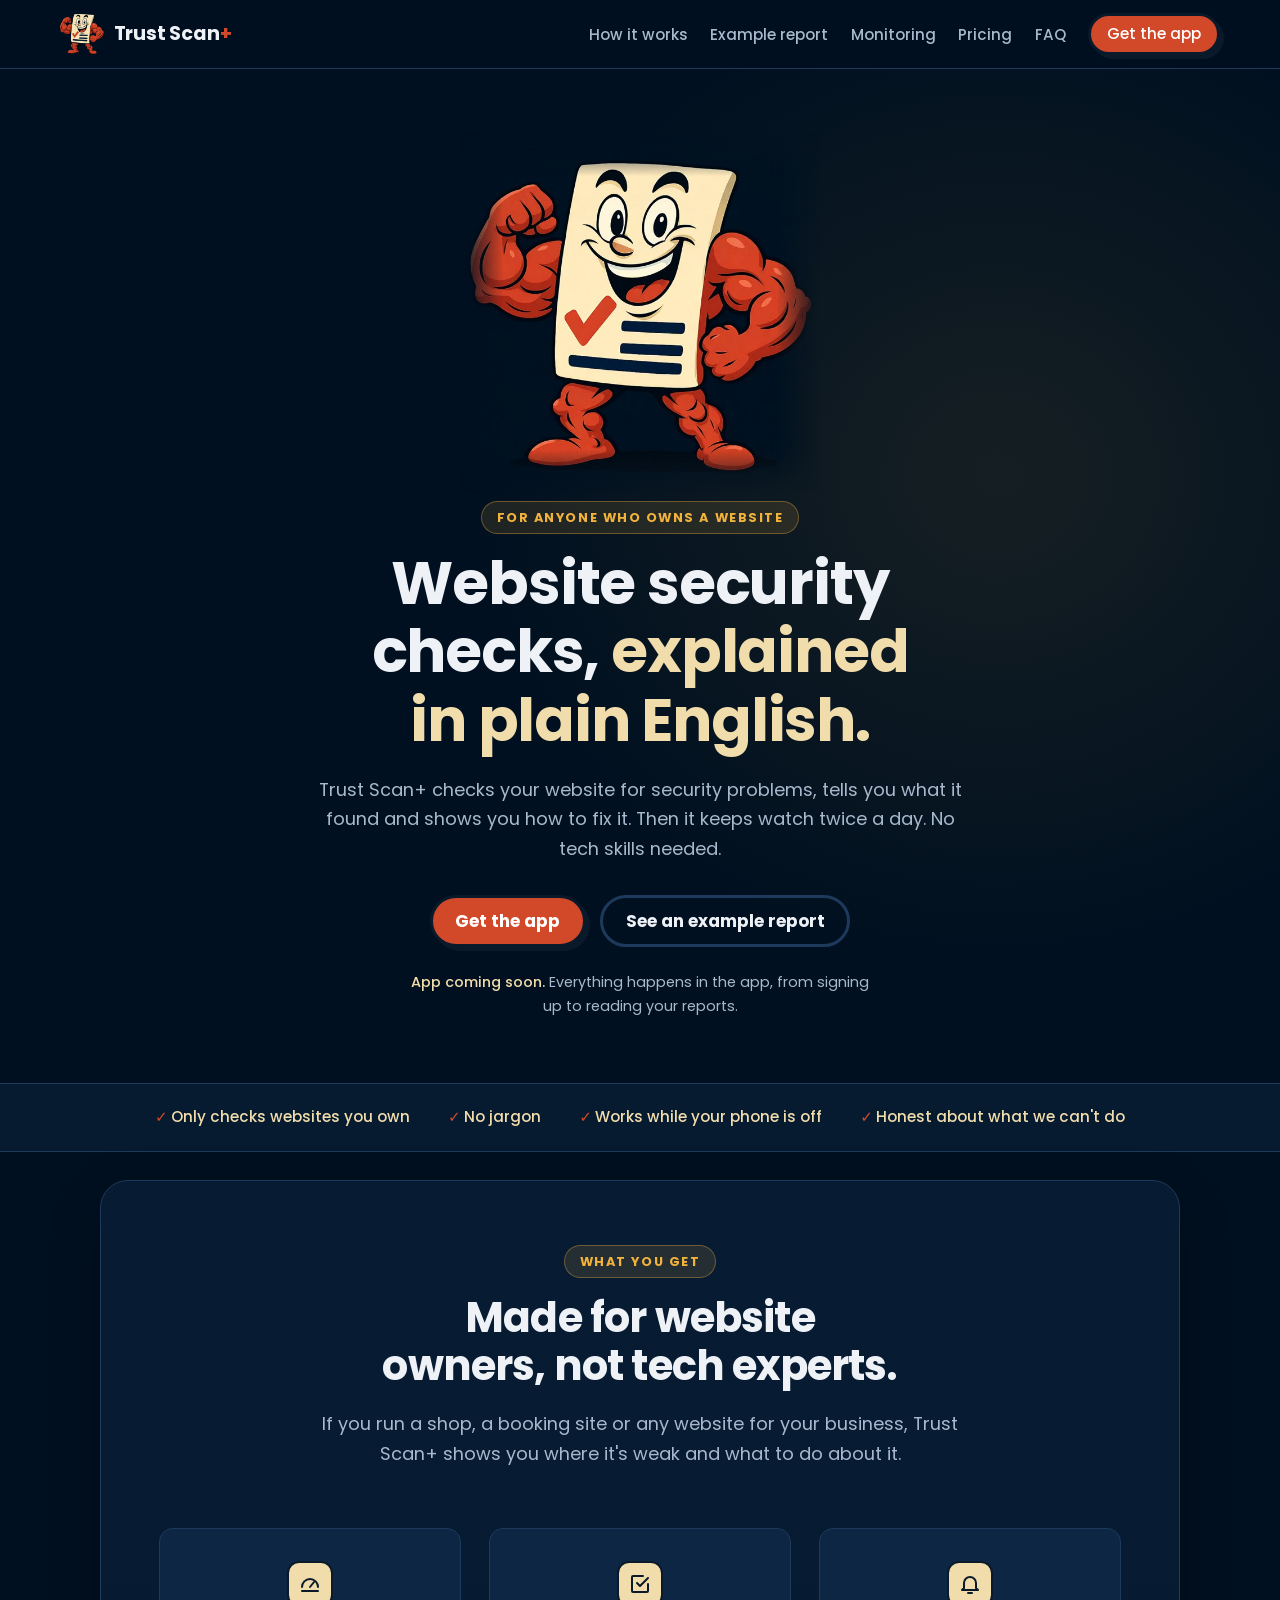
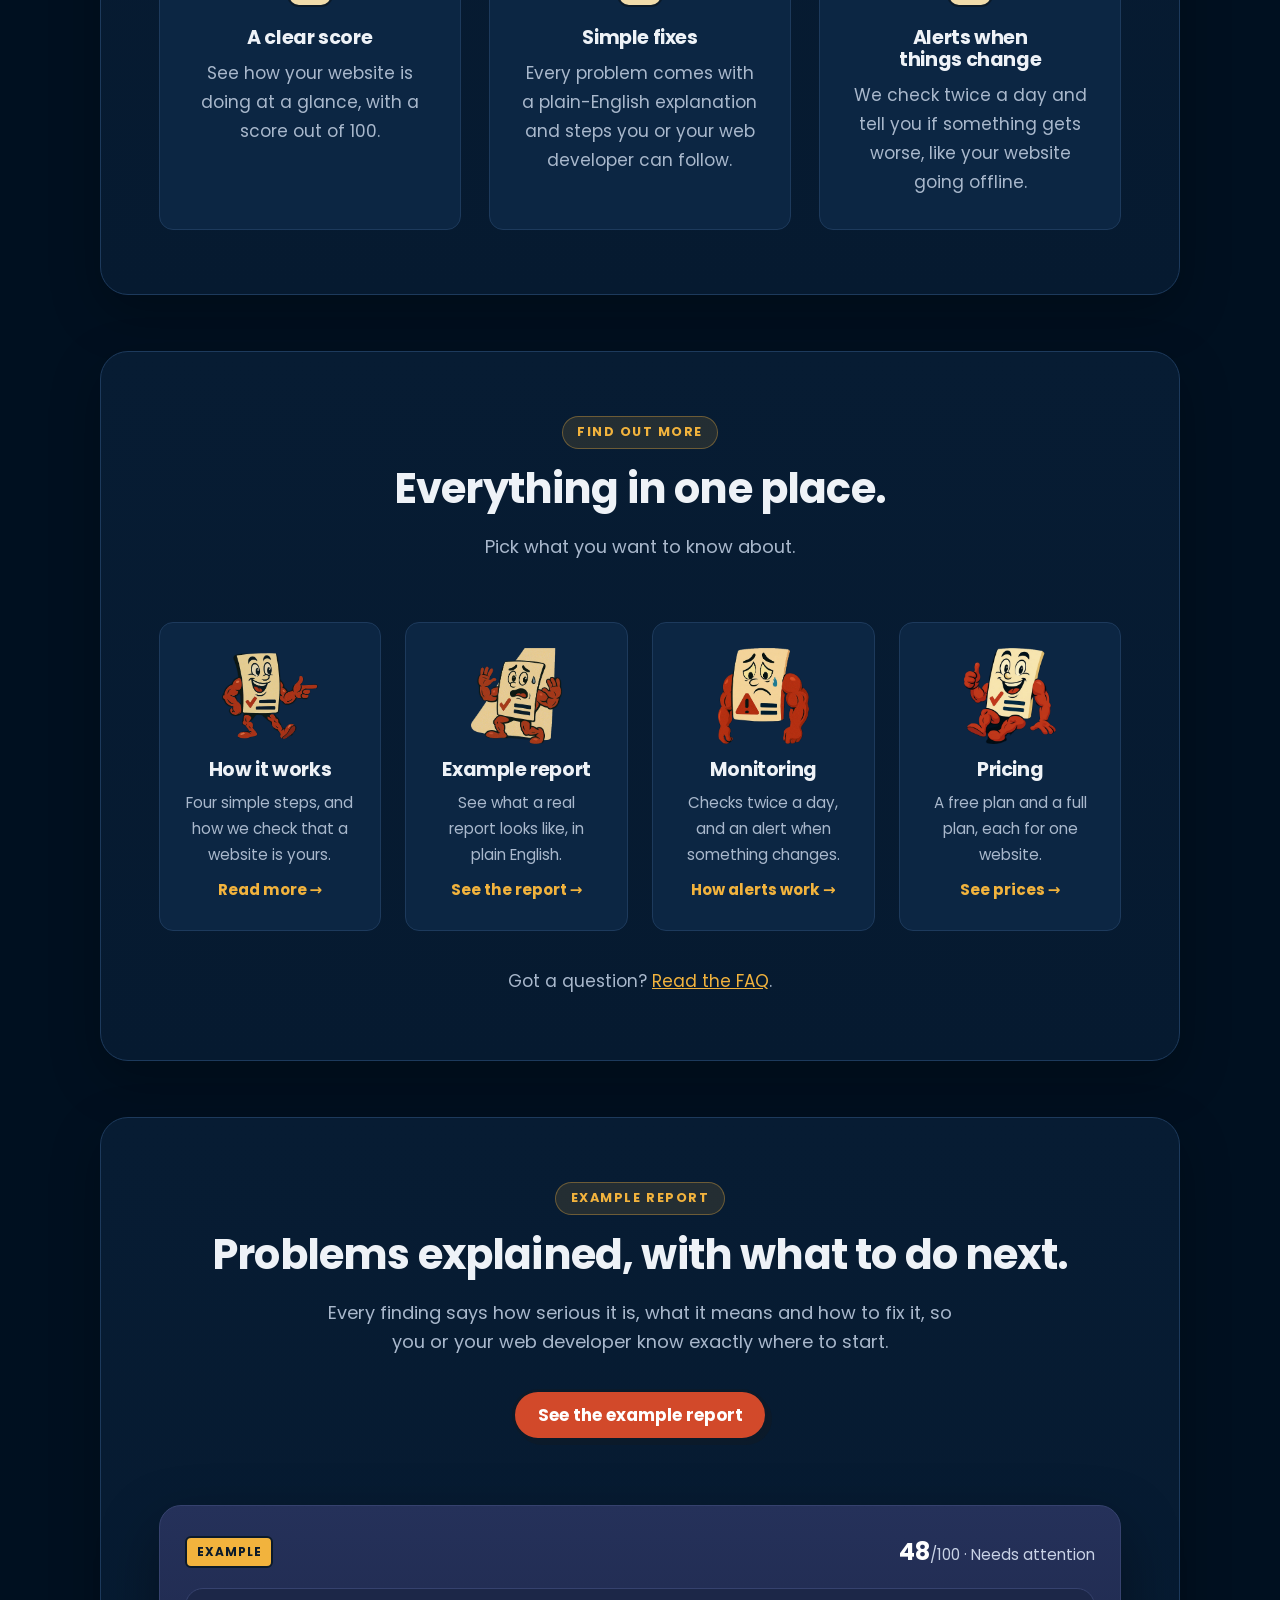
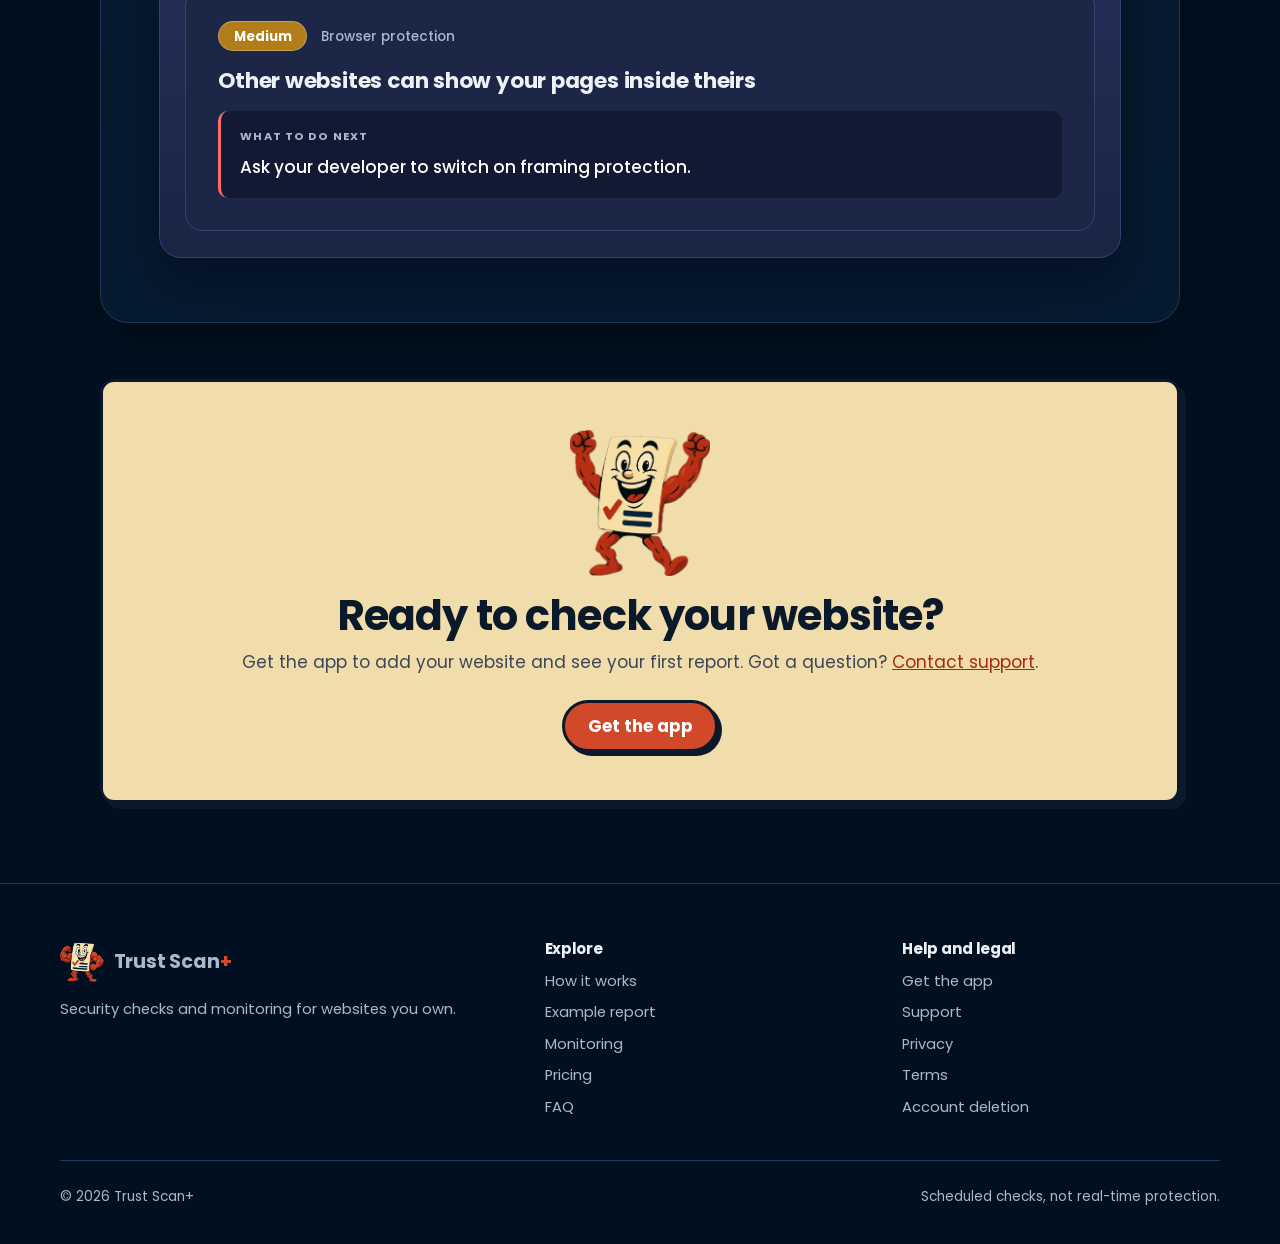
==== commit 7afb1b79: "Version the stylesheet and script so changes show straight away Pages now link styles.css and script" ====
--- a/index.html
+++ b/index.html
@@ -17,8 +17,8 @@
   <link rel="icon" type="image/png" sizes="32x32" href="assets/site/img/favicon-32.png">
   <link rel="apple-touch-icon" href="assets/site/img/apple-touch-icon.png">
   <link rel="preload" href="assets/site/fonts/poppins-bold.woff" as="font" type="font/woff" crossorigin>
-  <link rel="stylesheet" href="styles.css">
-  <script src="script.js" defer></script>
+  <link rel="stylesheet" href="styles.css?v=a8bfb182c3">
+  <script src="script.js?v=a8bfb182c3" defer></script>
 </head>
 <body>
   <a class="skip-link" href="#main">Skip to content</a>
--- a/styles.css
+++ b/styles.css
@@ -1279,3 +1279,153 @@
 .site-footer a:hover { text-decoration: underline; }
 .pager, section + .pager { padding-top: 0; }
 .section-alt + .pager { padding-top: clamp(2.5rem, 5vw, 3.5rem); }
+
+/* =========================================================
+   Redesign: centred pages, each section in its own panel
+   ========================================================= */
+main { padding-bottom: clamp(1rem, 3vw, 2rem); }
+main > section { padding: clamp(1rem, 2.5vw, 1.75rem) 0; }
+main > section.section-alt { background: transparent; }
+main > section:not(.hero):not(.page-hero):not(.final-cta) > .wrap {
+  max-width: 1080px;
+  background: linear-gradient(180deg, #071c33 0%, var(--night-2) 100%);
+  border: 1px solid var(--line-dark);
+  border-radius: 28px;
+  padding: clamp(2.25rem, 5vw, 4rem) clamp(1.25rem, 4.5vw, 3.75rem);
+  box-shadow: 0 18px 50px rgba(0, 0, 0, .25);
+}
+main > section.page-hero + section { padding-top: clamp(2rem, 5vw, 3.25rem); }
+
+/* Section headings: centred, with the label as a pill */
+.section-head,
+.section-head.center { text-align: center; margin-inline: auto; max-width: 680px; }
+.section-head .lead, .section-head.center .lead { margin-inline: auto; }
+.section-head .eyebrow,
+.split .eyebrow,
+.preview .eyebrow {
+  display: inline-block;
+  background: rgba(242, 179, 61, .12);
+  border: 1px solid rgba(242, 179, 61, .35);
+  border-radius: 999px;
+  padding: .3rem .9rem;
+}
+.cta-row { justify-content: center; }
+
+/* Page headers: mascot on top, everything centred */
+.page-hero { text-align: center; border-bottom: 0; padding-bottom: clamp(1rem, 3vw, 2rem); }
+.page-hero-inner { grid-template-columns: 1fr; justify-items: center; gap: 1rem; }
+.page-hero-img { order: -1; width: clamp(110px, 14vw, 150px); }
+.page-hero h1 { margin-inline: auto; }
+.page-hero .lead { margin: 1rem auto 0; }
+
+/* Homepage hero: animated mascot above a centred headline */
+.hero { text-align: center; padding: clamp(2.5rem, 6vw, 4rem) 0 clamp(2.5rem, 6vw, 4rem); }
+.hero .split, .hero .wrap.split { grid-template-columns: 1fr; justify-items: center; gap: .5rem; }
+.hero .anim { order: -1; width: min(78vw, 360px); }
+.hero h1 { margin-inline: auto; max-width: 17ch; }
+.hero .lead { margin: 1.25rem auto 2rem; }
+.hero .cta-note { margin-inline: auto; max-width: 52ch; }
+
+/* Two-column text + mascot blocks become one centred column */
+.split, .split.reverse { grid-template-columns: 1fr; justify-items: center; text-align: center; }
+.split.reverse > :first-child { order: 2; }
+.split > .mascot, .split.reverse > .mascot { width: min(60%, 220px); }
+.split .lead { margin-inline: auto; }
+.verify-list { max-width: 560px; margin-inline: auto; text-align: left; }
+.code-card { max-width: 640px; margin-inline: auto; text-align: left; }
+
+/* Cards and steps read from the middle */
+.card { align-items: center; text-align: center; }
+.steps li { text-align: center; }
+.steps li::before { margin-inline: auto; }
+.explore-card { align-items: center; text-align: center; }
+.explore-card img { margin-inline: auto; }
+.server-band { grid-template-columns: 1fr; justify-items: center; text-align: center; gap: 1rem; }
+.server-band img { display: none; }
+.do-dont .card { align-items: stretch; text-align: left; }
+.do-dont .card h3 { text-align: center; }
+
+/* Homepage report preview: centred stack */
+.preview { grid-template-columns: 1fr; max-width: 680px; margin-inline: auto; text-align: center; }
+.preview .lead { margin-inline: auto; }
+.mini-rpt { text-align: left; width: 100%; }
+
+/* Monitoring and the full report keep their reading width, centred */
+.monitor-grid h3 { text-align: center; }
+.monitor-grid .cta-note { text-align: center; }
+.report-cta { text-align: center; }
+
+/* Final call to action: centred card */
+.final-cta { padding: clamp(1rem, 2.5vw, 1.75rem) 0 clamp(2rem, 5vw, 3rem); }
+.final-cta .wrap { max-width: 1080px; }
+.final-cta .paper { grid-template-columns: 1fr; justify-items: center; text-align: center; gap: 1rem; }
+.final-cta img { order: -1; width: 140px; }
+
+/* Next-page link: centred */
+.pager, section + .pager, .section-alt + .pager { padding: clamp(1rem, 3vw, 2rem) 0 clamp(2.5rem, 6vw, 4rem); }
+.pager-link { margin: 0 auto; text-align: center; justify-items: center; }
+
+/* Privacy, terms and similar pages */
+.prose-section > .wrap.prose { max-width: 820px; }
+.prose h2 { text-align: left; }
+
+@media (max-width: 860px) {
+  .page-hero-inner { grid-template-columns: 1fr; }
+  .page-hero-img { width: 110px; }
+  .section-head.center, .section-head { text-align: center; margin-inline: auto; }
+  .section-head.center .lead, .section-head .lead { margin-inline: auto; }
+  .hero { text-align: center; }
+  .trust-strip ul { flex-direction: row; justify-content: center; gap: .4rem 1.4rem; }
+}
+@media (max-width: 560px) {
+  .wrap { width: min(100% - 1.5rem, var(--max)); }
+  main > section:not(.hero):not(.page-hero):not(.final-cta) > .wrap { border-radius: 20px; padding: 2rem 1.1rem; }
+  .steps li { display: block; text-align: center; }
+  .steps li::before { margin: 0 auto .8rem; }
+  .explore-card { display: flex; }
+  .explore-card img { width: 80px; height: 80px; margin: 0 auto .3rem; }
+  .page-hero-img { width: 96px; }
+  .hero .anim { width: min(80vw, 300px); }
+}
+
+/* Matching label pill in page headers; centred footer on phones */
+.page-hero .eyebrow {
+  display: inline-block;
+  background: rgba(242, 179, 61, .12);
+  border: 1px solid rgba(242, 179, 61, .35);
+  border-radius: 999px;
+  padding: .3rem .9rem;
+}
+@media (max-width: 560px) {
+  .site-footer { text-align: center; }
+  .site-footer .brand { justify-content: center; }
+  .footer-base { justify-content: center; text-align: center; }
+}
+
+/* Support page contact card */
+.contact-card {
+  text-align: center;
+  padding: clamp(1.6rem, 4vw, 2.4rem);
+  margin: 0 0 2rem;
+  display: grid;
+  justify-items: center;
+  gap: .6rem;
+}
+.contact-label {
+  font-size: .78rem;
+  font-weight: 700;
+  letter-spacing: .12em;
+  text-transform: uppercase;
+  color: var(--brick);
+}
+.paper a.contact-email {
+  font-size: clamp(1.15rem, 3.2vw, 1.6rem);
+  font-weight: 700;
+  color: var(--ink);
+  text-decoration: underline;
+  text-decoration-color: var(--red);
+  text-underline-offset: 4px;
+  overflow-wrap: anywhere;
+}
+.paper a.contact-email:hover { color: var(--brick); }
+.contact-card p { color: #3c4656; max-width: 52ch; }
